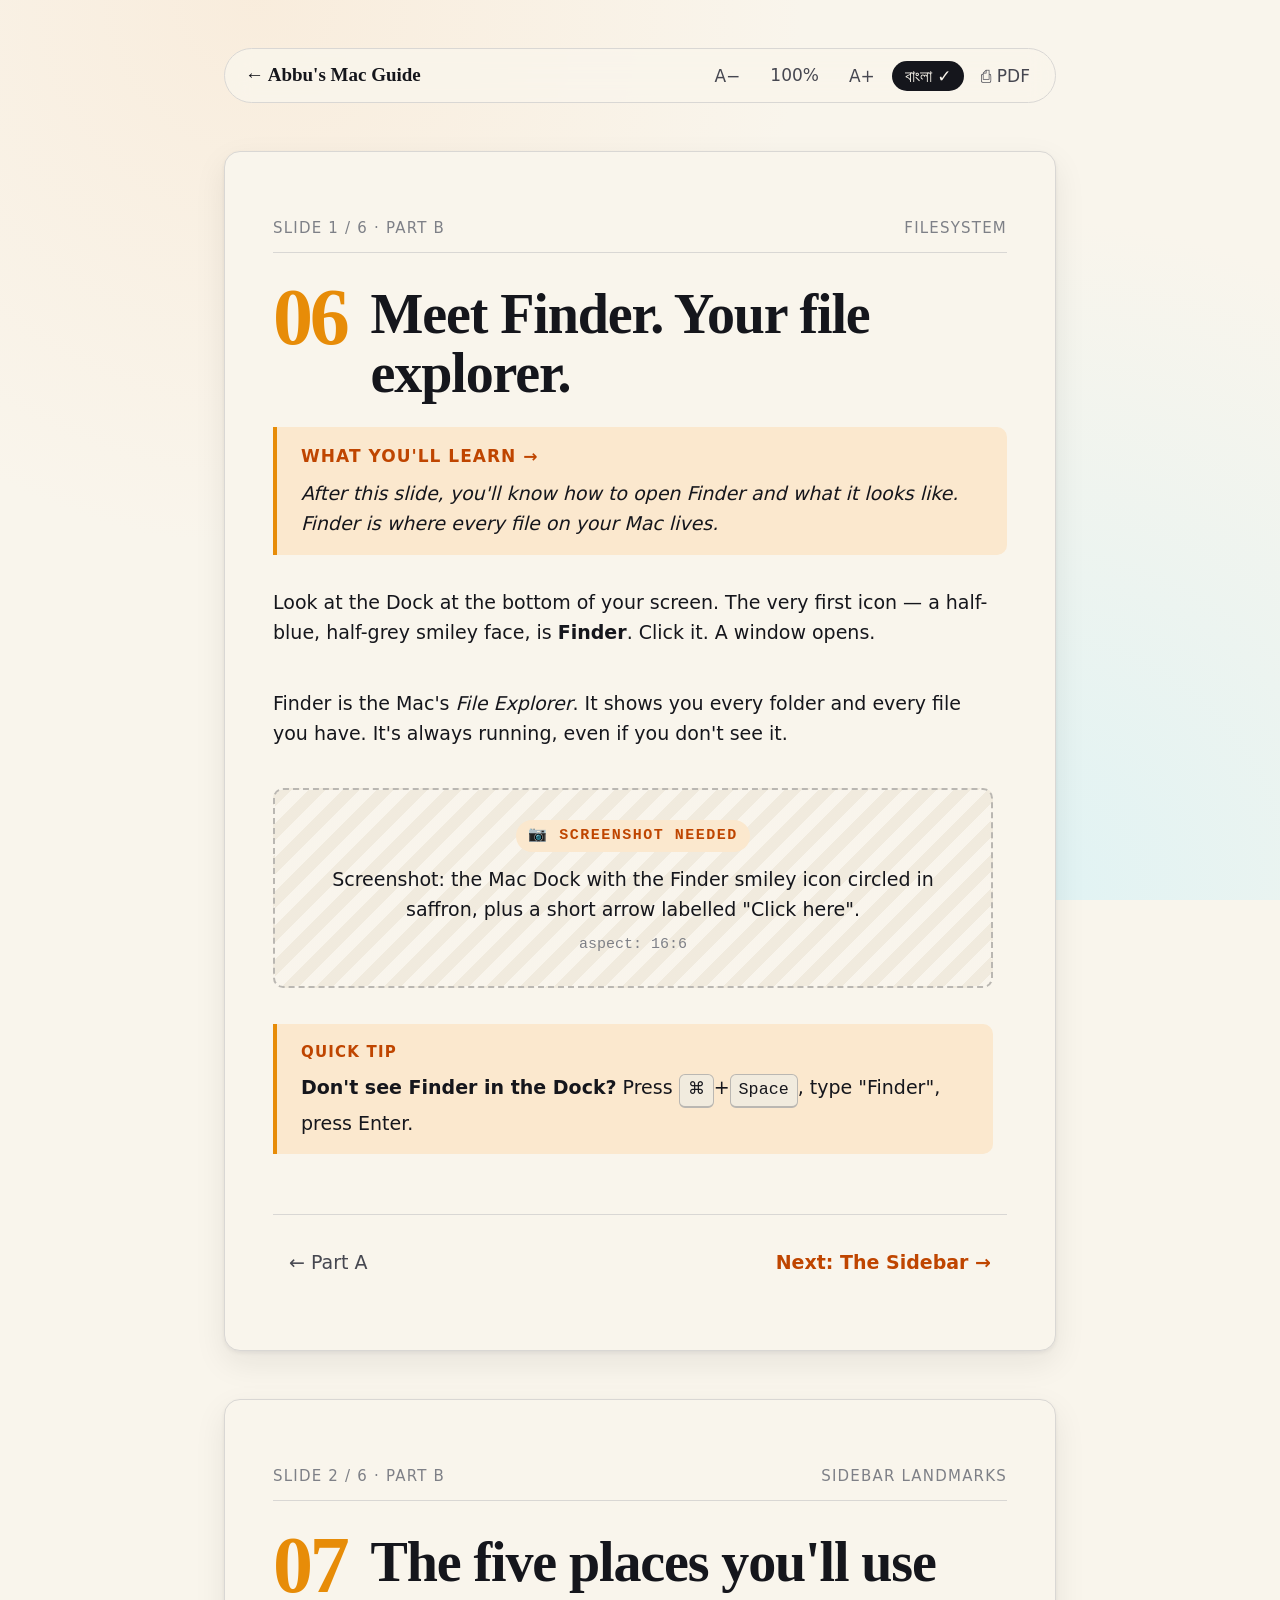
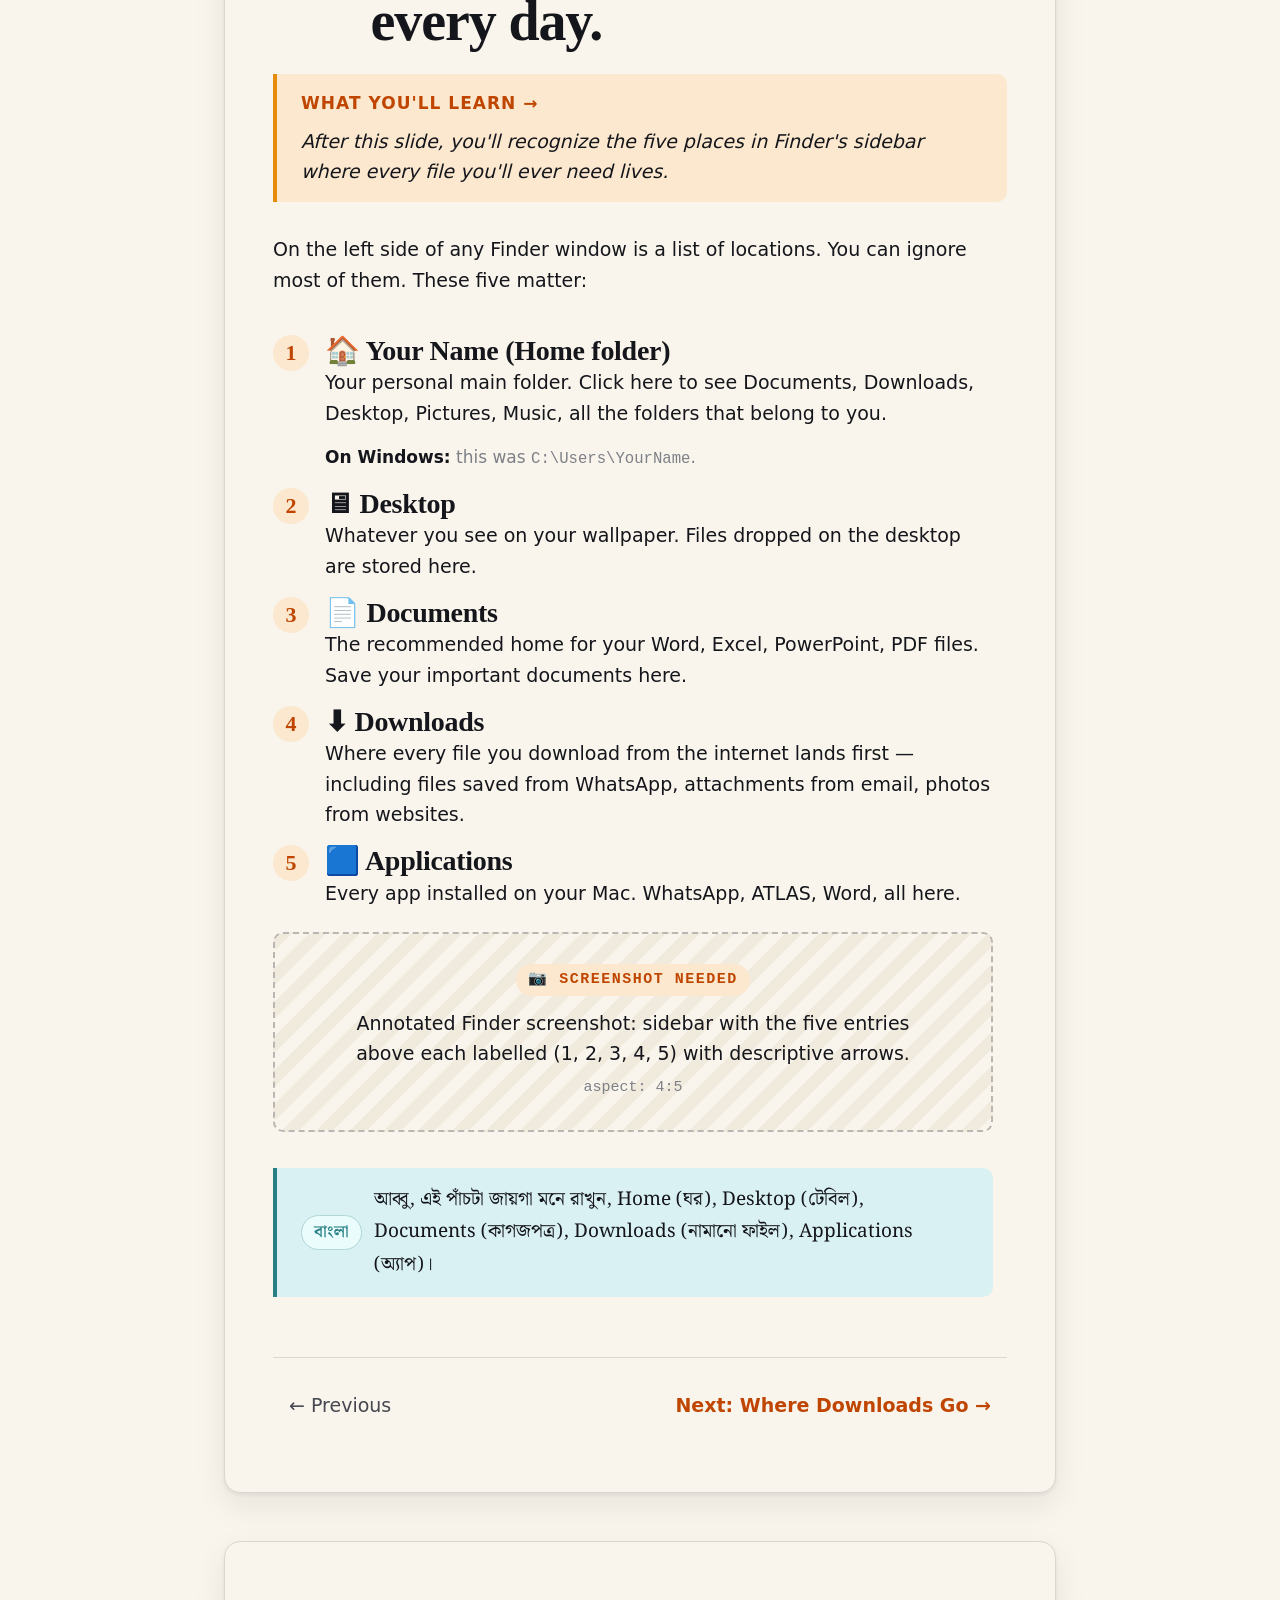
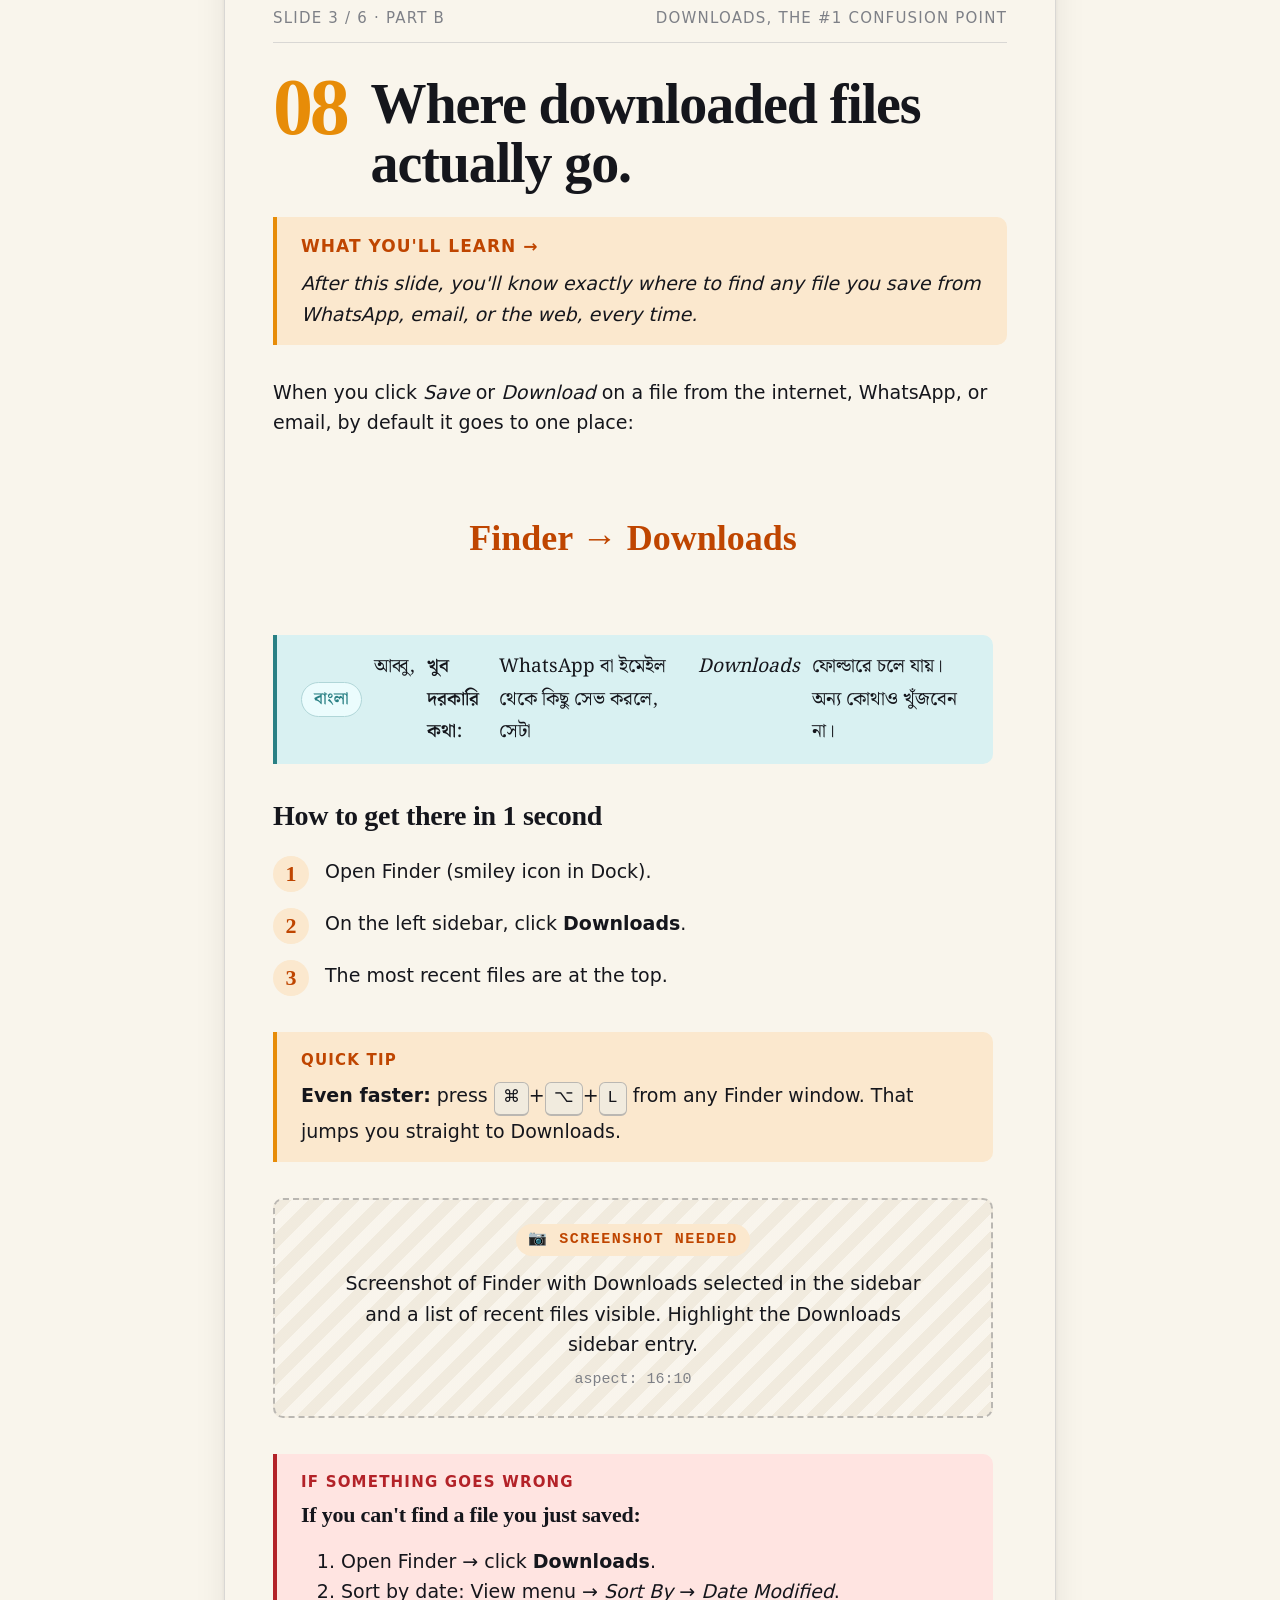
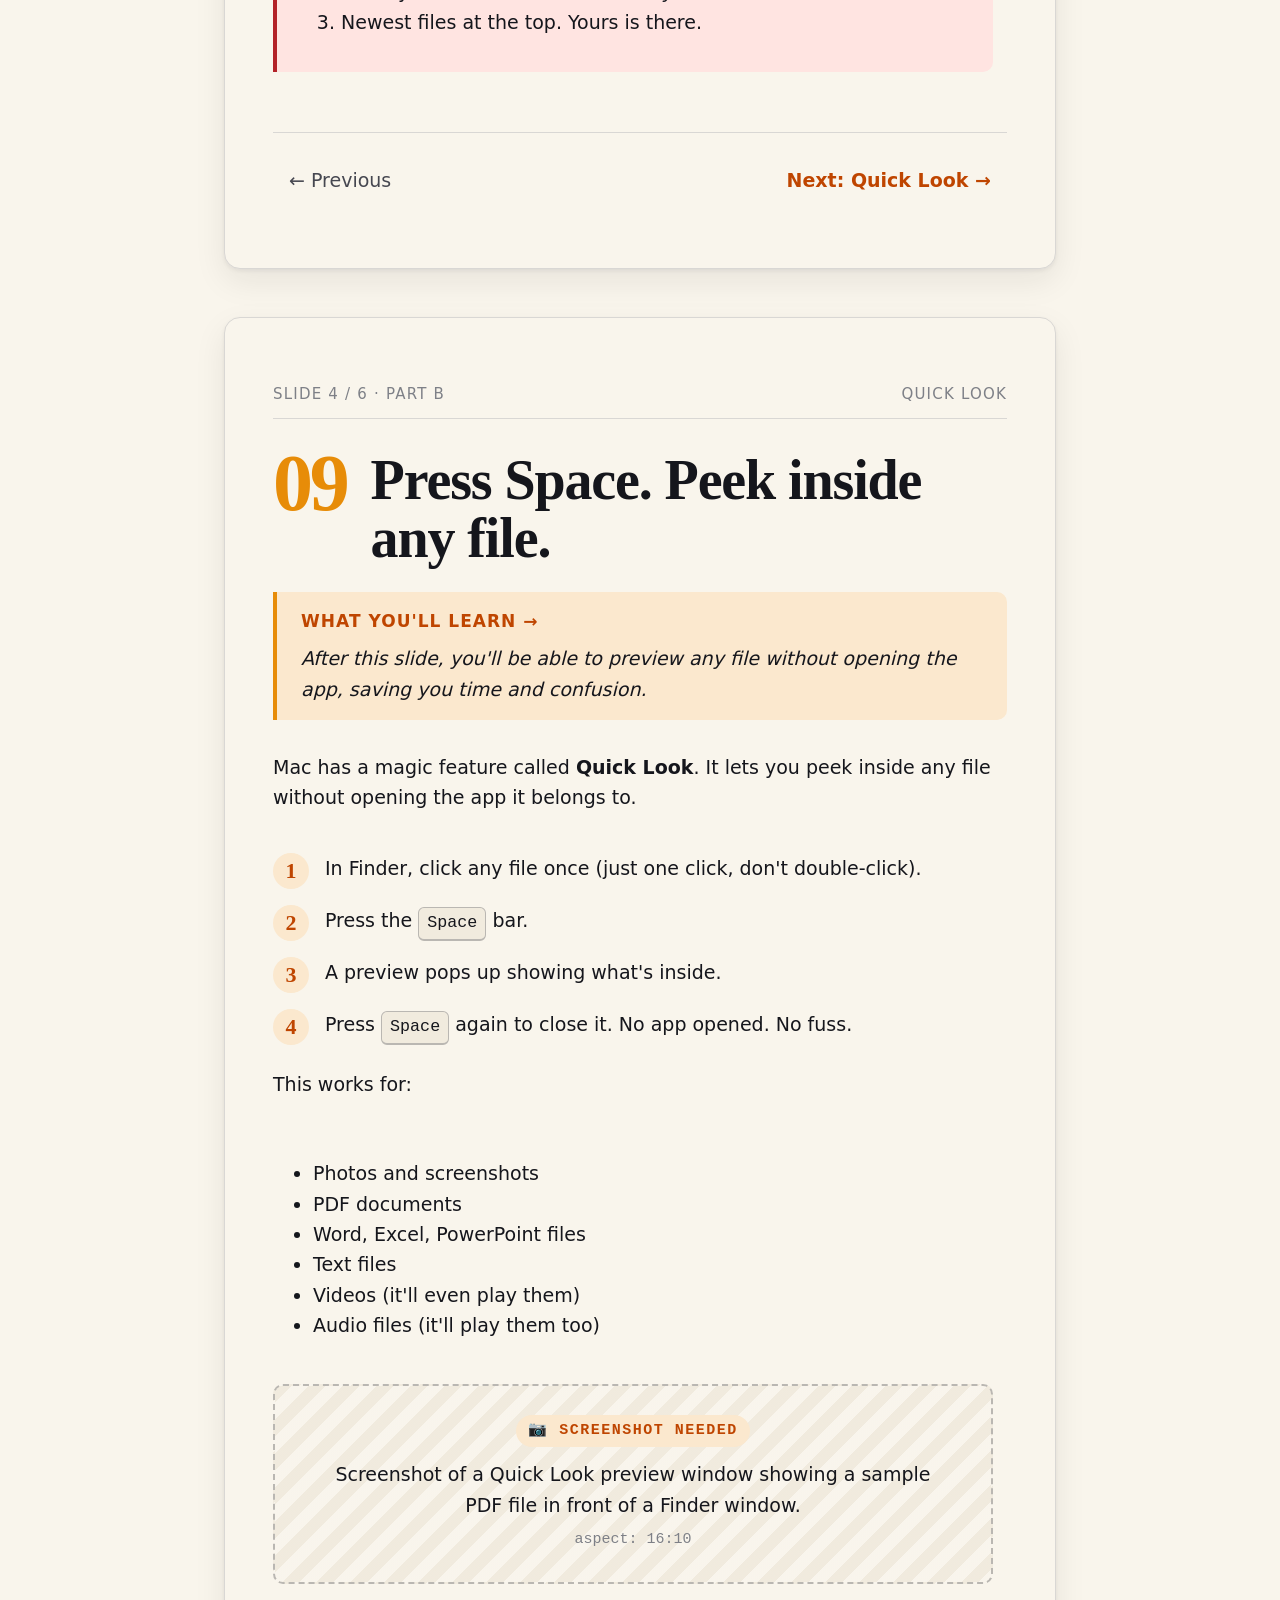
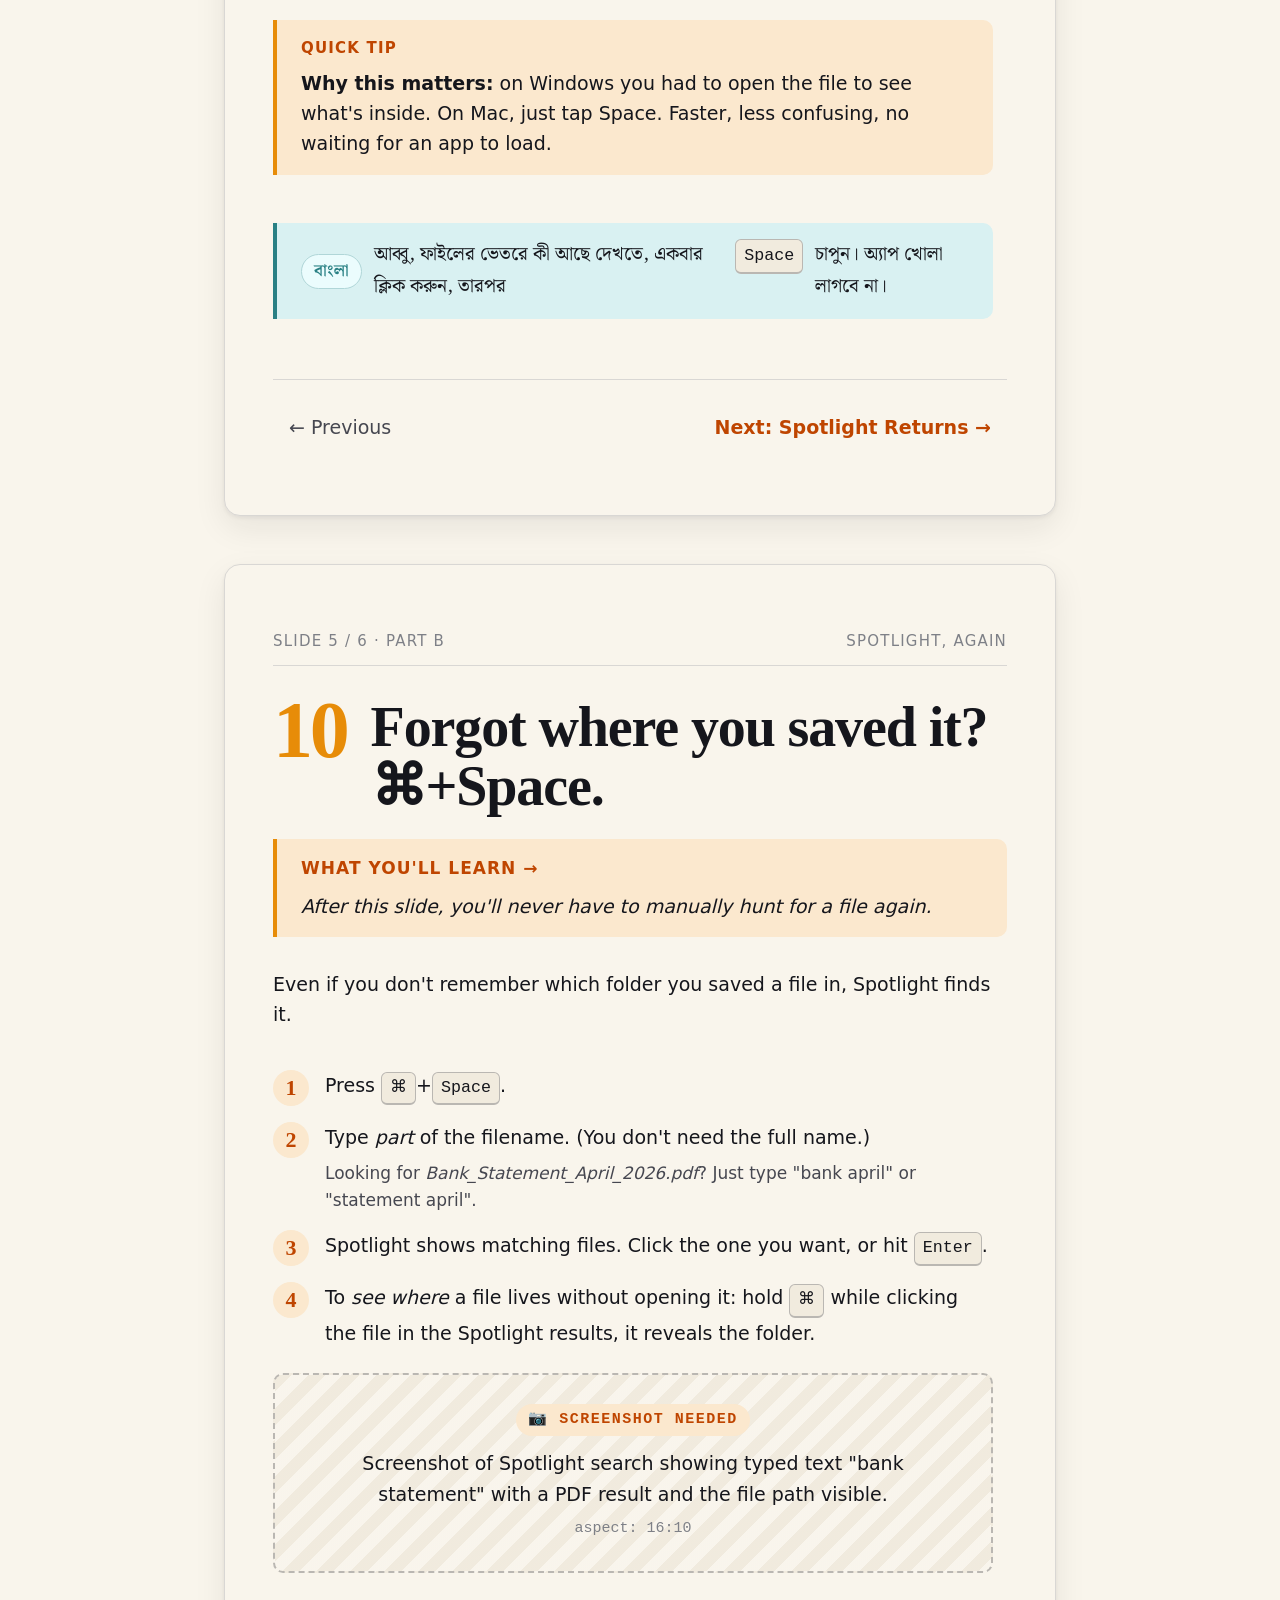
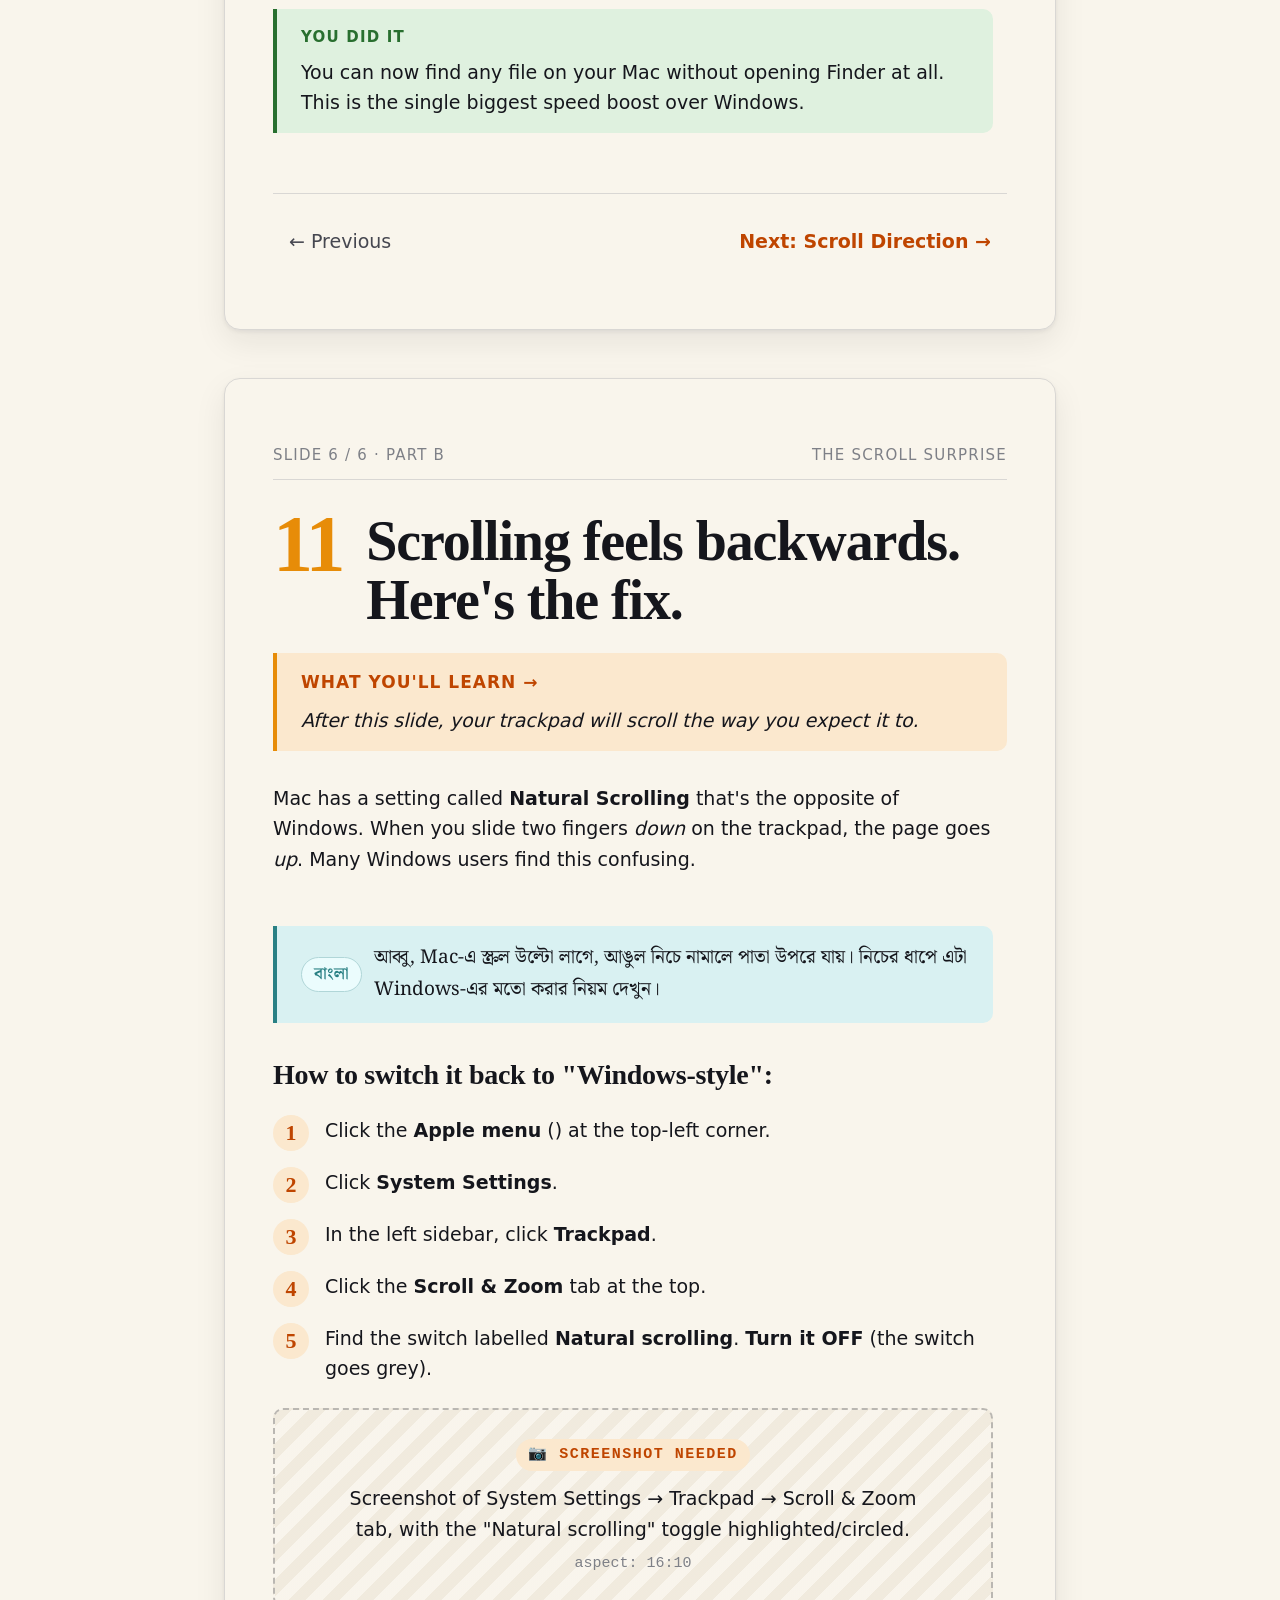
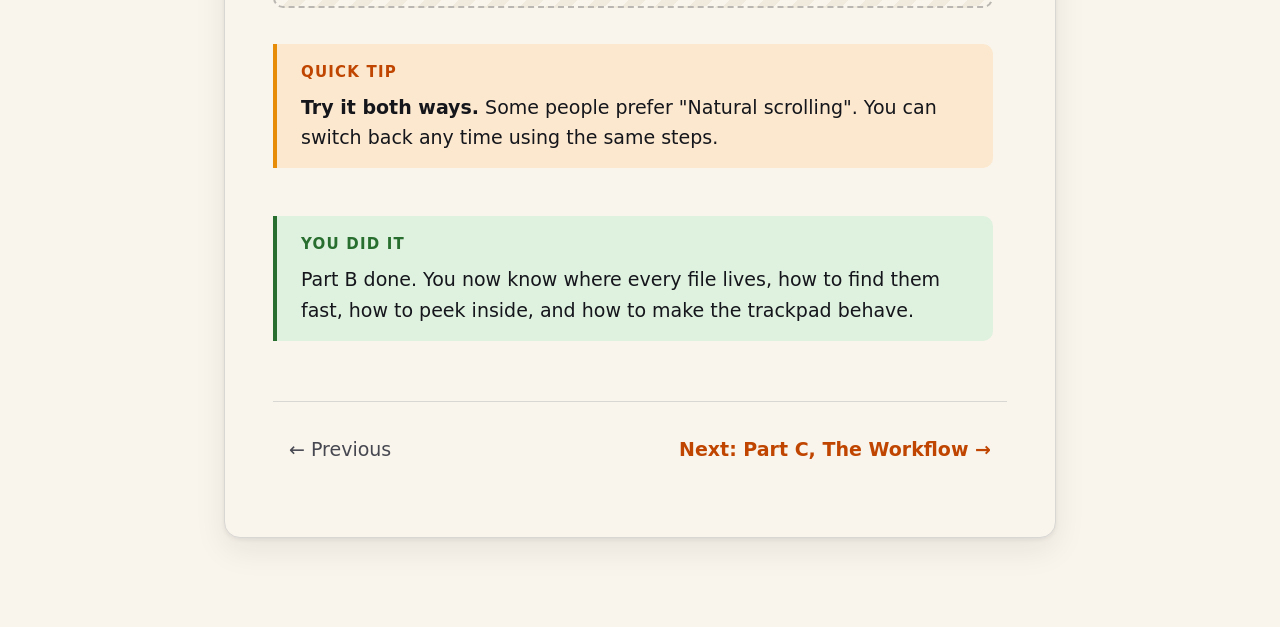
==== module-1/02-filesystem.html @ 8e069838 "Farhanfeat(init): launch Abbu's Mac Guide v1 Zero-dependency HTML instruction manual for Windows-to-" ====
<!doctype html>
<html lang="en">
<head>
  <meta charset="utf-8">
  <meta name="viewport" content="width=device-width, initial-scale=1">
  <title>Module 1 · Part B, Filesystem Geography</title>
  <link rel="stylesheet" href="../styles/tokens.css">
  <link rel="stylesheet" href="../styles/typography.css">
  <link rel="stylesheet" href="../styles/slides.css">
  <link rel="stylesheet" href="../styles/components.css">
  <link rel="stylesheet" href="../styles/print.css" media="print">
</head>
<body>
  <main class="page">
    <header class="toolbar">
      <a class="toolbar-brand" href="../index.html" data-role="home">← Abbu's Mac Guide</a>
      <div class="toolbar-controls">
        <button class="tool-btn" data-action="font-down">A−</button>
        <span class="tool-btn" data-role="font-label">100%</span>
        <button class="tool-btn" data-action="font-up">A+</button>
        <button class="tool-btn" data-action="toggle-bn" aria-pressed="true">বাংলা</button>
        <button class="tool-btn" data-action="print">⎙ PDF</button>
      </div>
    </header>

    <!-- Slide 1, Open Finder -->
    <section class="slide">
      <div class="slide-header">
        <span class="slide-counter">1 / 6 · Part B</span>
        <span>Filesystem</span>
      </div>

      <div class="slide-step">
        <span class="step-number">06</span>
        <h1 class="slide-title">Meet Finder. Your file explorer.</h1>
      </div>

      <p class="slide-outcome">
        After this slide, you'll know how to open Finder and what it looks like.
        Finder is where every file on your Mac lives.
      </p>

      <div class="slide-body">
        <p>
          Look at the Dock at the bottom of your screen. The very first icon —
          a half-blue, half-grey smiley face, is <strong>Finder</strong>.
          Click it. A window opens.
        </p>

        <p>
          Finder is the Mac's <em>File Explorer</em>. It shows you every folder
          and every file you have. It's always running, even if you don't see it.
        </p>

        <figure class="placeholder" data-needed id="M1-S06-IMG1">
          <span class="placeholder-label">
            Screenshot: the Mac Dock with the Finder smiley icon circled in saffron, plus a short arrow labelled "Click here".
          </span>
          <span class="placeholder-aspect">aspect: 16:6</span>
        </figure>

        <div class="tip">
          <strong>Don't see Finder in the Dock?</strong>
          Press <kbd>⌘</kbd>+<kbd>Space</kbd>, type "Finder", press Enter.
        </div>
      </div>

      <nav class="slide-nav">
        <a href="01-welcome.html" rel="prev">← Part A</a>
        <a href="#slide-2" rel="next">Next: The Sidebar →</a>
      </nav>
    </section>

    <!-- Slide 2, Sidebar landmarks -->
    <section class="slide" id="slide-2">
      <div class="slide-header">
        <span class="slide-counter">2 / 6 · Part B</span>
        <span>Sidebar Landmarks</span>
      </div>

      <div class="slide-step">
        <span class="step-number">07</span>
        <h1 class="slide-title">The five places you'll use every day.</h1>
      </div>

      <p class="slide-outcome">
        After this slide, you'll recognize the five places in Finder's sidebar
        where every file you'll ever need lives.
      </p>

      <div class="slide-body">
        <p>
          On the left side of any Finder window is a list of locations.
          You can ignore most of them. These five matter:
        </p>

        <ol class="steps">
          <li>
            <div>
              <h3>🏠 Your Name (Home folder)</h3>
              <p>Your personal main folder. Click here to see Documents, Downloads, Desktop,
                Pictures, Music, all the folders that belong to you.</p>
              <p style="font-size: var(--text-sm); color: var(--ink-faint);">
                <strong>On Windows:</strong> this was <code>C:\Users\YourName</code>.
              </p>
            </div>
          </li>
          <li>
            <div>
              <h3>🖥 Desktop</h3>
              <p>Whatever you see on your wallpaper. Files dropped on the desktop
                are stored here.</p>
            </div>
          </li>
          <li>
            <div>
              <h3>📄 Documents</h3>
              <p>The recommended home for your Word, Excel, PowerPoint, PDF files.
                Save your important documents here.</p>
            </div>
          </li>
          <li>
            <div>
              <h3>⬇ Downloads</h3>
              <p>Where every file you download from the internet lands first —
                including files saved from WhatsApp, attachments from email,
                photos from websites.</p>
            </div>
          </li>
          <li>
            <div>
              <h3>🟦 Applications</h3>
              <p>Every app installed on your Mac. WhatsApp, ATLAS, Word, all here.</p>
            </div>
          </li>
        </ol>

        <figure class="placeholder" data-needed id="M1-S07-IMG1">
          <span class="placeholder-label">
            Annotated Finder screenshot: sidebar with the five entries above each labelled (1, 2, 3, 4, 5) with descriptive arrows.
          </span>
          <span class="placeholder-aspect">aspect: 4:5</span>
        </figure>

        <aside class="bn-pill" lang="bn">
          আব্বু, এই পাঁচটা জায়গা মনে রাখুন, Home (ঘর), Desktop (টেবিল), Documents (কাগজপত্র), Downloads (নামানো ফাইল), Applications (অ্যাপ)।
        </aside>
      </div>

      <nav class="slide-nav">
        <a href="#" rel="prev">← Previous</a>
        <a href="#slide-3" rel="next">Next: Where Downloads Go →</a>
      </nav>
    </section>

    <!-- Slide 3, Downloads location (BENGALI critical) -->
    <section class="slide" id="slide-3">
      <div class="slide-header">
        <span class="slide-counter">3 / 6 · Part B</span>
        <span>Downloads, the #1 confusion point</span>
      </div>

      <div class="slide-step">
        <span class="step-number">08</span>
        <h1 class="slide-title">Where downloaded files actually go.</h1>
      </div>

      <p class="slide-outcome">
        After this slide, you'll know exactly where to find any file you save
        from WhatsApp, email, or the web, every time.
      </p>

      <div class="slide-body">

        <p>
          When you click <em>Save</em> or <em>Download</em> on a file from the
          internet, WhatsApp, or email, by default it goes to one place:
        </p>

        <p style="font-size: var(--text-2xl); font-family: var(--font-display); color: var(--saffron-deep); font-weight: 700; text-align: center; margin: var(--space-6) 0;">
          Finder → Downloads
        </p>

        <aside class="bn-pill" lang="bn">
          আব্বু, <strong>খুব দরকারি কথা:</strong> WhatsApp বা ইমেইল থেকে কিছু সেভ করলে, সেটা <em>Downloads</em> ফোল্ডারে চলে যায়। অন্য কোথাও খুঁজবেন না।
        </aside>

        <h3>How to get there in 1 second</h3>

        <ol class="steps">
          <li><div>Open Finder (smiley icon in Dock).</div></li>
          <li><div>On the left sidebar, click <strong>Downloads</strong>.</div></li>
          <li><div>The most recent files are at the top.</div></li>
        </ol>

        <div class="tip">
          <strong>Even faster:</strong> press <kbd>⌘</kbd>+<kbd>⌥</kbd>+<kbd>L</kbd>
          from any Finder window. That jumps you straight to Downloads.
        </div>

        <figure class="placeholder" data-needed id="M1-S08-IMG1">
          <span class="placeholder-label">
            Screenshot of Finder with Downloads selected in the sidebar and a list of recent files visible. Highlight the Downloads sidebar entry.
          </span>
          <span class="placeholder-aspect">aspect: 16:10</span>
        </figure>

        <div class="recovery">
          <h4>If you can't find a file you just saved:</h4>
          <ol>
            <li>Open Finder → click <strong>Downloads</strong>.</li>
            <li>Sort by date: View menu → <em>Sort By</em> → <em>Date Modified</em>.</li>
            <li>Newest files at the top. Yours is there.</li>
          </ol>
        </div>
      </div>

      <nav class="slide-nav">
        <a href="#slide-2" rel="prev">← Previous</a>
        <a href="#slide-4" rel="next">Next: Quick Look →</a>
      </nav>
    </section>

    <!-- Slide 4, Quick Look -->
    <section class="slide" id="slide-4">
      <div class="slide-header">
        <span class="slide-counter">4 / 6 · Part B</span>
        <span>Quick Look</span>
      </div>

      <div class="slide-step">
        <span class="step-number">09</span>
        <h1 class="slide-title">Press Space. Peek inside any file.</h1>
      </div>

      <p class="slide-outcome">
        After this slide, you'll be able to preview any file without opening
        the app, saving you time and confusion.
      </p>

      <div class="slide-body">

        <p>
          Mac has a magic feature called <strong>Quick Look</strong>. It lets you
          peek inside any file without opening the app it belongs to.
        </p>

        <ol class="steps">
          <li><div>In Finder, click any file once (just one click, don't double-click).</div></li>
          <li><div>Press the <kbd>Space</kbd> bar.</div></li>
          <li><div>A preview pops up showing what's inside.</div></li>
          <li><div>Press <kbd>Space</kbd> again to close it. No app opened. No fuss.</div></li>
        </ol>

        <p>This works for:</p>
        <ul>
          <li>Photos and screenshots</li>
          <li>PDF documents</li>
          <li>Word, Excel, PowerPoint files</li>
          <li>Text files</li>
          <li>Videos (it'll even play them)</li>
          <li>Audio files (it'll play them too)</li>
        </ul>

        <figure class="placeholder" data-needed id="M1-S09-IMG1">
          <span class="placeholder-label">
            Screenshot of a Quick Look preview window showing a sample PDF file in front of a Finder window.
          </span>
          <span class="placeholder-aspect">aspect: 16:10</span>
        </figure>

        <div class="tip">
          <strong>Why this matters:</strong> on Windows you had to open the file
          to see what's inside. On Mac, just tap Space. Faster, less confusing,
          no waiting for an app to load.
        </div>

        <aside class="bn-pill" lang="bn">
          আব্বু, ফাইলের ভেতরে কী আছে দেখতে, একবার ক্লিক করুন, তারপর <kbd>Space</kbd> চাপুন। অ্যাপ খোলা লাগবে না।
        </aside>
      </div>

      <nav class="slide-nav">
        <a href="#slide-3" rel="prev">← Previous</a>
        <a href="#slide-5" rel="next">Next: Spotlight Returns →</a>
      </nav>
    </section>

    <!-- Slide 5, Spotlight to find files -->
    <section class="slide" id="slide-5">
      <div class="slide-header">
        <span class="slide-counter">5 / 6 · Part B</span>
        <span>Spotlight, again</span>
      </div>

      <div class="slide-step">
        <span class="step-number">10</span>
        <h1 class="slide-title">Forgot where you saved it? ⌘+Space.</h1>
      </div>

      <p class="slide-outcome">
        After this slide, you'll never have to manually hunt for a file again.
      </p>

      <div class="slide-body">

        <p>
          Even if you don't remember which folder you saved a file in,
          Spotlight finds it.
        </p>

        <ol class="steps">
          <li><div>Press <kbd>⌘</kbd>+<kbd>Space</kbd>.</div></li>
          <li>
            <div>
              Type <em>part</em> of the filename. (You don't need the full name.)
              <p style="font-size: var(--text-sm); color: var(--ink-soft); margin-top: var(--space-2);">
                Looking for <em>Bank_Statement_April_2026.pdf</em>?
                Just type "bank april" or "statement april".
              </p>
            </div>
          </li>
          <li><div>Spotlight shows matching files. Click the one you want, or hit <kbd>Enter</kbd>.</div></li>
          <li>
            <div>
              To <em>see where</em> a file lives without opening it: hold <kbd>⌘</kbd>
              while clicking the file in the Spotlight results, it reveals the folder.
            </div>
          </li>
        </ol>

        <figure class="placeholder" data-needed id="M1-S10-IMG1">
          <span class="placeholder-label">
            Screenshot of Spotlight search showing typed text "bank statement" with a PDF result and the file path visible.
          </span>
          <span class="placeholder-aspect">aspect: 16:10</span>
        </figure>

        <div class="success">
          You can now find any file on your Mac without opening Finder at all.
          This is the single biggest speed boost over Windows.
        </div>
      </div>

      <nav class="slide-nav">
        <a href="#slide-4" rel="prev">← Previous</a>
        <a href="#slide-6" rel="next">Next: Scroll Direction →</a>
      </nav>
    </section>

    <!-- Slide 6, Scroll direction (BENGALI critical) -->
    <section class="slide" id="slide-6">
      <div class="slide-header">
        <span class="slide-counter">6 / 6 · Part B</span>
        <span>The Scroll Surprise</span>
      </div>

      <div class="slide-step">
        <span class="step-number">11</span>
        <h1 class="slide-title">Scrolling feels backwards. Here's the fix.</h1>
      </div>

      <p class="slide-outcome">
        After this slide, your trackpad will scroll the way you expect it to.
      </p>

      <div class="slide-body">

        <p>
          Mac has a setting called <strong>Natural Scrolling</strong> that's the
          opposite of Windows. When you slide two fingers <em>down</em> on the trackpad,
          the page goes <em>up</em>. Many Windows users find this confusing.
        </p>

        <aside class="bn-pill" lang="bn">
          আব্বু, Mac-এ স্ক্রল উল্টো লাগে, আঙুল নিচে নামালে পাতা উপরে যায়। নিচের ধাপে এটা Windows-এর মতো করার নিয়ম দেখুন।
        </aside>

        <h3>How to switch it back to "Windows-style":</h3>

        <ol class="steps">
          <li><div>Click the <strong>Apple menu</strong> () at the top-left corner.</div></li>
          <li><div>Click <strong>System Settings</strong>.</div></li>
          <li><div>In the left sidebar, click <strong>Trackpad</strong>.</div></li>
          <li><div>Click the <strong>Scroll &amp; Zoom</strong> tab at the top.</div></li>
          <li>
            <div>
              Find the switch labelled <strong>Natural scrolling</strong>.
              <strong>Turn it OFF</strong> (the switch goes grey).
            </div>
          </li>
        </ol>

        <figure class="placeholder" data-needed id="M1-S11-IMG1">
          <span class="placeholder-label">
            Screenshot of System Settings → Trackpad → Scroll &amp; Zoom tab, with the "Natural scrolling" toggle highlighted/circled.
          </span>
          <span class="placeholder-aspect">aspect: 16:10</span>
        </figure>

        <div class="tip">
          <strong>Try it both ways.</strong> Some people prefer "Natural scrolling".
          You can switch back any time using the same steps.
        </div>

        <div class="success">
          Part B done. You now know where every file lives, how to find them
          fast, how to peek inside, and how to make the trackpad behave.
        </div>
      </div>

      <nav class="slide-nav">
        <a href="#slide-5" rel="prev">← Previous</a>
        <a href="03-workflow.html" rel="next">Next: Part C, The Workflow →</a>
      </nav>
    </section>

  </main>

  <script src="../scripts/ui.js"></script>
  <script src="../scripts/nav.js"></script>
</body>
</html>
---- styles/tokens.css ----
/* Design tokens — single source of truth.
   Change values here; everything else inherits. */

:root {
  /* ---------- Color ---------- */
  --paper:        oklch(97% 0.012 85);
  --paper-deep:   oklch(94% 0.018 85);
  --ink:          oklch(20% 0.012 280);
  --ink-soft:     oklch(40% 0.015 280);
  --ink-faint:    oklch(60% 0.012 280);

  --saffron:      oklch(72% 0.16 65);
  --saffron-deep: oklch(55% 0.18 50);
  --saffron-tint: oklch(94% 0.04 75);

  --teal-bn:      oklch(55% 0.08 200);
  --teal-bn-tint: oklch(94% 0.025 200);

  --red-stop:     oklch(50% 0.18 25);
  --red-tint:     oklch(94% 0.03 25);

  --green-go:     oklch(48% 0.12 145);
  --green-tint:   oklch(94% 0.03 145);

  --rule:         oklch(88% 0.005 85);
  --rule-strong:  oklch(78% 0.008 85);

  /* ---------- Type scale (large by design) ---------- */
  --font-scale: 1;  /* user-controlled via A− / A+ */

  --text-xs:   calc(15px * var(--font-scale));
  --text-sm:   calc(17px * var(--font-scale));
  --text-base: calc(19px * var(--font-scale));
  --text-lg:   calc(22px * var(--font-scale));
  --text-xl:   calc(28px * var(--font-scale));
  --text-2xl:  calc(36px * var(--font-scale));
  --text-3xl:  calc(48px * var(--font-scale));
  --text-4xl:  calc(56px * var(--font-scale));
  --text-step: calc(80px * var(--font-scale));

  --leading-tight: 1.05;
  --leading-snug:  1.15;
  --leading-body:  1.6;

  /* ---------- Spacing ---------- */
  --space-1:  4px;
  --space-2:  8px;
  --space-3:  12px;
  --space-4:  16px;
  --space-5:  24px;
  --space-6:  32px;
  --space-7:  48px;
  --space-8:  64px;
  --space-9:  96px;

  /* ---------- Layout ---------- */
  --content-width: 720px;
  --slide-width:   880px;
  --hub-width:     1080px;

  /* ---------- Radius ---------- */
  --radius-sm: 6px;
  --radius-md: 10px;
  --radius-lg: 16px;
  --radius-pill: 999px;

  /* ---------- Shadows (subtle — paper not slick tech) ---------- */
  --shadow-soft: 0 1px 2px oklch(20% 0.012 280 / 0.04),
                 0 4px 12px oklch(20% 0.012 280 / 0.06);
  --shadow-card: 0 2px 4px oklch(20% 0.012 280 / 0.06),
                 0 12px 32px oklch(20% 0.012 280 / 0.08);

  /* ---------- Motion ---------- */
  --duration-fast:   140ms;
  --duration-normal: 280ms;
  --ease-out-expo:   cubic-bezier(0.16, 1, 0.3, 1);
}

@media (prefers-reduced-motion: reduce) {
  :root {
    --duration-fast:   0ms;
    --duration-normal: 0ms;
  }
}
---- styles/typography.css ----
/* Typography — font stacks and the body baseline. */

@import url('https://fonts.googleapis.com/css2?family=Noto+Serif+Bengali:wght@400;500;700&display=swap');

:root {
  --font-display: Charter, 'Iowan Old Style', 'Apple Garamond',
                  'Palatino Linotype', Georgia, serif;
  --font-body:    -apple-system, BlinkMacSystemFont, 'Inter',
                  system-ui, 'Helvetica Neue', sans-serif;
  --font-mono:    'SF Mono', ui-monospace, 'JetBrains Mono',
                  Menlo, Monaco, 'Cascadia Mono', monospace;
  --font-bn:      'Noto Serif Bengali', var(--font-display);
}

html {
  font-size: 100%;
  -webkit-text-size-adjust: 100%;
  text-rendering: optimizeLegibility;
  -webkit-font-smoothing: antialiased;
  -moz-osx-font-smoothing: grayscale;
}

body {
  font-family: var(--font-body);
  font-size: var(--text-base);
  line-height: var(--leading-body);
  color: var(--ink);
  font-feature-settings: 'kern', 'liga', 'calt';
}

h1, h2, h3, h4 {
  font-family: var(--font-display);
  color: var(--ink);
  font-weight: 600;
  letter-spacing: -0.01em;
  margin: 0;
}

h1 {
  font-size: var(--text-4xl);
  line-height: var(--leading-tight);
  letter-spacing: -0.02em;
}

h2 {
  font-size: var(--text-2xl);
  line-height: var(--leading-snug);
}

h3 {
  font-size: var(--text-xl);
  line-height: var(--leading-snug);
}

h4 {
  font-size: var(--text-lg);
  line-height: var(--leading-snug);
}

p {
  margin: 0 0 var(--space-4);
  max-width: 60ch;
}

p:last-child {
  margin-bottom: 0;
}

a {
  color: var(--saffron-deep);
  text-decoration: underline;
  text-decoration-thickness: 1.5px;
  text-underline-offset: 3px;
  transition: color var(--duration-fast) var(--ease-out-expo);
}

a:hover {
  color: var(--ink);
}

a:focus-visible {
  outline: 2px solid var(--saffron);
  outline-offset: 3px;
  border-radius: var(--radius-sm);
}

strong, b {
  font-weight: 600;
  color: var(--ink);
}

em, i {
  font-style: italic;
}

code, kbd {
  font-family: var(--font-mono);
  font-size: 0.92em;
}

kbd {
  display: inline-block;
  padding: 2px 8px;
  background: var(--paper-deep);
  border: 1px solid var(--rule-strong);
  border-bottom-width: 2px;
  border-radius: var(--radius-sm);
  color: var(--ink);
  font-weight: 500;
  font-size: 0.88em;
  white-space: nowrap;
}

[lang="bn"] {
  font-family: var(--font-bn);
  line-height: 1.7;
}

::selection {
  background: var(--saffron-tint);
  color: var(--ink);
}
---- styles/slides.css ----
/* Slide layout — the core unit of the manual. */

*, *::before, *::after {
  box-sizing: border-box;
}

body {
  margin: 0;
  background: var(--paper);
  background-image:
    radial-gradient(
      circle at 20% 0%,
      oklch(95% 0.025 75) 0%,
      transparent 40%
    ),
    radial-gradient(
      circle at 80% 100%,
      oklch(95% 0.02 200) 0%,
      transparent 50%
    );
  background-attachment: fixed;
  min-height: 100vh;
}

.page {
  max-width: var(--slide-width);
  margin: 0 auto;
  padding: var(--space-7) var(--space-5);
}

/* ---------- Page chrome (toolbar at top) ---------- */
.toolbar {
  position: sticky;
  top: var(--space-3);
  z-index: 10;
  display: flex;
  justify-content: space-between;
  align-items: center;
  margin-bottom: var(--space-7);
  padding: var(--space-2) var(--space-3);
  background: oklch(97% 0.012 85 / 0.85);
  backdrop-filter: blur(12px);
  -webkit-backdrop-filter: blur(12px);
  border: 1px solid var(--rule);
  border-radius: var(--radius-pill);
}

.toolbar-brand {
  font-family: var(--font-display);
  font-size: var(--text-base);
  color: var(--ink);
  text-decoration: none;
  font-weight: 600;
  padding-left: var(--space-2);
}

.toolbar-controls {
  display: flex;
  gap: var(--space-1);
  align-items: center;
}

.tool-btn {
  appearance: none;
  background: transparent;
  border: 1px solid transparent;
  border-radius: var(--radius-pill);
  padding: var(--space-1) var(--space-3);
  font-family: var(--font-body);
  font-size: var(--text-sm);
  color: var(--ink-soft);
  cursor: pointer;
  transition:
    background var(--duration-fast) var(--ease-out-expo),
    color var(--duration-fast) var(--ease-out-expo);
}

.tool-btn:hover {
  background: var(--saffron-tint);
  color: var(--ink);
}

.tool-btn[aria-pressed="true"] {
  background: var(--ink);
  color: var(--paper);
}

.tool-btn:focus-visible {
  outline: 2px solid var(--saffron);
  outline-offset: 2px;
}

.tool-icon {
  font-family: var(--font-mono);
  font-size: 0.9em;
}

/* ---------- The slide unit ---------- */
.slide {
  background: var(--paper);
  border: 1px solid var(--rule);
  border-radius: var(--radius-lg);
  padding: var(--space-8) var(--space-7);
  margin-bottom: var(--space-7);
  box-shadow: var(--shadow-card);
  position: relative;
}

.slide-header {
  display: flex;
  justify-content: space-between;
  align-items: baseline;
  margin-bottom: var(--space-6);
  font-size: var(--text-xs);
  color: var(--ink-faint);
  text-transform: uppercase;
  letter-spacing: 0.08em;
  font-weight: 500;
  padding-bottom: var(--space-3);
  border-bottom: 1px solid var(--rule);
}

.slide-counter::before {
  content: "Slide ";
}

.slide-step {
  display: grid;
  grid-template-columns: auto 1fr;
  gap: var(--space-5);
  align-items: start;
  margin-bottom: var(--space-5);
}

.step-number {
  font-family: var(--font-display);
  font-size: var(--text-step);
  line-height: 1;
  color: var(--saffron);
  font-weight: 700;
  font-feature-settings: 'lnum', 'tnum';
  letter-spacing: -0.04em;
  align-self: start;
  margin-top: -0.1em;
}

.slide-title {
  align-self: center;
}

.slide-outcome {
  display: block;
  background: var(--saffron-tint);
  border-left: 4px solid var(--saffron);
  padding: var(--space-4) var(--space-5);
  border-radius: 0 var(--radius-md) var(--radius-md) 0;
  font-style: italic;
  color: var(--ink);
  margin: 0 0 var(--space-6);
  max-width: none;
}

.slide-outcome::before {
  content: "What you'll learn → ";
  font-weight: 600;
  font-style: normal;
  color: var(--saffron-deep);
  font-size: var(--text-sm);
  text-transform: uppercase;
  letter-spacing: 0.06em;
  display: block;
  margin-bottom: var(--space-2);
}

.slide-body {
  display: flex;
  flex-direction: column;
  gap: var(--space-5);
}

.slide-body > * {
  max-width: var(--content-width);
}

/* Numbered steps within a slide body */
.steps {
  list-style: none;
  padding: 0;
  margin: 0;
  counter-reset: step;
  display: flex;
  flex-direction: column;
  gap: var(--space-4);
}

.steps li {
  counter-increment: step;
  display: grid;
  grid-template-columns: 36px 1fr;
  gap: var(--space-4);
  align-items: baseline;
  padding-left: 0;
}

.steps li::before {
  content: counter(step);
  font-family: var(--font-display);
  font-size: var(--text-lg);
  color: var(--saffron-deep);
  font-weight: 600;
  text-align: center;
  background: var(--saffron-tint);
  border-radius: var(--radius-pill);
  width: 36px;
  height: 36px;
  line-height: 36px;
  align-self: start;
}

/* Slide footer / nav */
.slide-nav {
  display: flex;
  justify-content: space-between;
  align-items: center;
  margin-top: var(--space-7);
  padding-top: var(--space-5);
  border-top: 1px solid var(--rule);
}

.slide-nav a {
  text-decoration: none;
  font-family: var(--font-body);
  font-size: var(--text-base);
  color: var(--ink-soft);
  padding: var(--space-2) var(--space-4);
  border-radius: var(--radius-md);
  transition: all var(--duration-fast) var(--ease-out-expo);
}

.slide-nav a:hover {
  color: var(--ink);
  background: var(--saffron-tint);
}

.slide-nav a[rel="next"] {
  color: var(--saffron-deep);
  font-weight: 600;
}

/* Image placeholders — clearly marked, ready to be replaced */
.placeholder {
  display: flex;
  flex-direction: column;
  align-items: center;
  justify-content: center;
  min-height: 200px;
  margin: 0;
  background:
    repeating-linear-gradient(
      135deg,
      var(--paper-deep),
      var(--paper-deep) 12px,
      var(--paper) 12px,
      var(--paper) 24px
    );
  border: 2px dashed var(--rule-strong);
  border-radius: var(--radius-md);
  padding: var(--space-5);
  text-align: center;
  color: var(--ink-soft);
}

.placeholder[data-needed]::before {
  content: "📷 Screenshot needed";
  font-family: var(--font-mono);
  font-size: var(--text-xs);
  text-transform: uppercase;
  letter-spacing: 0.1em;
  color: var(--saffron-deep);
  background: var(--saffron-tint);
  padding: var(--space-1) var(--space-3);
  border-radius: var(--radius-pill);
  margin-bottom: var(--space-3);
  font-weight: 600;
}

.placeholder-label {
  font-family: var(--font-body);
  font-size: var(--text-base);
  color: var(--ink);
  font-weight: 500;
  max-width: 50ch;
  display: block;
}

.placeholder-aspect {
  display: block;
  margin-top: var(--space-2);
  font-family: var(--font-mono);
  font-size: var(--text-xs);
  color: var(--ink-faint);
}

.placeholder figcaption {
  margin-top: var(--space-3);
  font-size: var(--text-sm);
  color: var(--ink-soft);
  font-style: italic;
}

/* Real images replace placeholders later */
figure {
  margin: 0;
}

figure img {
  display: block;
  max-width: 100%;
  height: auto;
  border-radius: var(--radius-md);
  border: 1px solid var(--rule);
}

figure figcaption {
  margin-top: var(--space-3);
  font-size: var(--text-sm);
  color: var(--ink-soft);
  font-style: italic;
}

/* Progress dots beneath toolbar (set by nav.js) */
.progress {
  display: flex;
  justify-content: center;
  gap: var(--space-1);
  margin-bottom: var(--space-5);
}

.progress-dot {
  width: 8px;
  height: 8px;
  border-radius: 50%;
  background: var(--rule-strong);
  transition: all var(--duration-fast) var(--ease-out-expo);
}

.progress-dot[data-active="true"] {
  background: var(--saffron);
  transform: scale(1.4);
}

.progress-dot[data-completed="true"] {
  background: var(--saffron-deep);
}

@media (max-width: 700px) {
  .slide {
    padding: var(--space-6) var(--space-4);
  }

  .slide-step {
    grid-template-columns: 1fr;
    gap: var(--space-2);
  }

  .step-number {
    font-size: var(--text-3xl);
  }

  .toolbar {
    border-radius: var(--radius-md);
  }
}
---- styles/components.css ----
/* Components — Bengali pill, recovery rail, callout cards, hub UI. */

/* ---------- Bengali annotation pill ---------- */
.bn-pill {
  display: flex;
  gap: var(--space-3);
  align-items: flex-start;
  background: var(--teal-bn-tint);
  border-left: 4px solid var(--teal-bn);
  border-radius: 0 var(--radius-md) var(--radius-md) 0;
  padding: var(--space-4) var(--space-5);
  font-family: var(--font-bn);
  font-size: var(--text-base);
  line-height: 1.7;
  color: var(--ink);
  margin: var(--space-3) 0;
  max-width: var(--content-width);
}

.bn-pill::before {
  content: "বাংলা";
  flex-shrink: 0;
  font-family: var(--font-bn);
  font-size: var(--text-sm);
  font-weight: 600;
  color: var(--teal-bn);
  background: oklch(98% 0.018 200);
  padding: 2px var(--space-3);
  border-radius: var(--radius-pill);
  border: 1px solid oklch(85% 0.04 200);
  align-self: center;
}

/* When Bengali is hidden via toggle */
body[data-bn="hidden"] .bn-pill {
  display: none;
}

/* ---------- Recovery / warning rail ---------- */
.recovery {
  background: var(--red-tint);
  border-left: 4px solid var(--red-stop);
  border-radius: 0 var(--radius-md) var(--radius-md) 0;
  padding: var(--space-4) var(--space-5);
  margin: var(--space-3) 0;
  max-width: var(--content-width);
}

.recovery::before {
  content: "If something goes wrong";
  display: block;
  font-family: var(--font-body);
  font-size: var(--text-xs);
  text-transform: uppercase;
  letter-spacing: 0.08em;
  font-weight: 600;
  color: var(--red-stop);
  margin-bottom: var(--space-2);
}

.recovery h4 {
  color: var(--ink);
  margin-bottom: var(--space-2);
}

/* ---------- Success / "you got it" rail ---------- */
.success {
  background: var(--green-tint);
  border-left: 4px solid var(--green-go);
  border-radius: 0 var(--radius-md) var(--radius-md) 0;
  padding: var(--space-4) var(--space-5);
  margin: var(--space-3) 0;
  max-width: var(--content-width);
}

.success::before {
  content: "You did it";
  display: block;
  font-family: var(--font-body);
  font-size: var(--text-xs);
  text-transform: uppercase;
  letter-spacing: 0.08em;
  font-weight: 600;
  color: var(--green-go);
  margin-bottom: var(--space-2);
}

/* ---------- Tip / aside callout ---------- */
.tip {
  background: var(--saffron-tint);
  border-left: 4px solid var(--saffron);
  border-radius: 0 var(--radius-md) var(--radius-md) 0;
  padding: var(--space-4) var(--space-5);
  margin: var(--space-3) 0;
  max-width: var(--content-width);
}

.tip::before {
  content: "Quick tip";
  display: block;
  font-family: var(--font-body);
  font-size: var(--text-xs);
  text-transform: uppercase;
  letter-spacing: 0.08em;
  font-weight: 600;
  color: var(--saffron-deep);
  margin-bottom: var(--space-2);
}

/* ---------- Comparison / Rosetta table ---------- */
.compare-table {
  width: 100%;
  border-collapse: separate;
  border-spacing: 0;
  margin: var(--space-5) 0;
  font-size: var(--text-base);
  background: var(--paper);
  border-radius: var(--radius-md);
  overflow: hidden;
  border: 1px solid var(--rule);
}

.compare-table th,
.compare-table td {
  padding: var(--space-4) var(--space-4);
  text-align: left;
  vertical-align: top;
  border-bottom: 1px solid var(--rule);
}

.compare-table thead th {
  background: var(--ink);
  color: var(--paper);
  font-family: var(--font-body);
  font-size: var(--text-sm);
  font-weight: 600;
  text-transform: uppercase;
  letter-spacing: 0.06em;
}

.compare-table tbody tr:last-child td {
  border-bottom: none;
}

.compare-table tbody tr:hover {
  background: var(--saffron-tint);
}

.compare-table .arrow {
  color: var(--saffron-deep);
  font-weight: 700;
  text-align: center;
  width: 60px;
}

/* ---------- Hub: module cards ---------- */
.hub {
  max-width: var(--hub-width);
}

.hub-hero {
  text-align: center;
  padding: var(--space-9) var(--space-5) var(--space-7);
}

.hub-hero h1 {
  font-size: clamp(var(--text-3xl), 1rem + 5vw, var(--text-4xl));
  margin-bottom: var(--space-4);
}

.hub-hero .lede {
  font-family: var(--font-display);
  font-style: italic;
  font-size: var(--text-lg);
  color: var(--ink-soft);
  max-width: 50ch;
  margin: 0 auto;
}

.modules-grid {
  display: grid;
  grid-template-columns: repeat(auto-fill, minmax(320px, 1fr));
  gap: var(--space-5);
  margin: var(--space-7) 0;
}

.module-card {
  display: flex;
  flex-direction: column;
  background: var(--paper);
  border: 1px solid var(--rule);
  border-radius: var(--radius-lg);
  padding: var(--space-6);
  text-decoration: none;
  color: var(--ink);
  transition:
    transform var(--duration-normal) var(--ease-out-expo),
    border-color var(--duration-normal) var(--ease-out-expo),
    box-shadow var(--duration-normal) var(--ease-out-expo);
  position: relative;
  overflow: hidden;
}

.module-card:hover {
  transform: translateY(-4px);
  border-color: var(--saffron);
  box-shadow: var(--shadow-card);
}

.module-card[data-status="completed"]::after {
  content: "✓";
  position: absolute;
  top: var(--space-3);
  right: var(--space-3);
  width: 32px;
  height: 32px;
  border-radius: 50%;
  background: var(--green-go);
  color: var(--paper);
  display: grid;
  place-items: center;
  font-weight: 700;
}

.module-card[data-status="planned"] {
  opacity: 0.55;
  pointer-events: none;
}

.module-card[data-status="planned"]::after {
  content: "Coming soon";
  position: absolute;
  top: var(--space-3);
  right: var(--space-3);
  font-family: var(--font-mono);
  font-size: var(--text-xs);
  color: var(--ink-faint);
  text-transform: uppercase;
  letter-spacing: 0.08em;
}

.module-card .num {
  font-family: var(--font-display);
  font-size: var(--text-3xl);
  color: var(--saffron);
  font-weight: 700;
  line-height: 1;
  margin-bottom: var(--space-3);
}

.module-card h3 {
  margin-bottom: var(--space-2);
}

.module-card p {
  color: var(--ink-soft);
  font-size: var(--text-sm);
  margin-bottom: var(--space-4);
}

.module-card .meta {
  margin-top: auto;
  font-family: var(--font-mono);
  font-size: var(--text-xs);
  color: var(--ink-faint);
  text-transform: uppercase;
  letter-spacing: 0.08em;
}

/* ---------- Reference quick-links band ---------- */
.reference-band {
  background: var(--ink);
  color: var(--paper);
  border-radius: var(--radius-lg);
  padding: var(--space-6);
  margin: var(--space-7) 0;
}

.reference-band h2 {
  color: var(--paper);
  margin-bottom: var(--space-4);
}

.reference-band p {
  color: oklch(88% 0.01 280);
  margin-bottom: var(--space-5);
}

.reference-links {
  display: grid;
  grid-template-columns: repeat(auto-fit, minmax(200px, 1fr));
  gap: var(--space-3);
}

.reference-links a {
  display: block;
  padding: var(--space-4);
  background: oklch(28% 0.015 280);
  border: 1px solid oklch(35% 0.015 280);
  border-radius: var(--radius-md);
  color: var(--paper);
  text-decoration: none;
  transition: all var(--duration-fast) var(--ease-out-expo);
}

.reference-links a:hover {
  background: var(--saffron);
  color: var(--ink);
  border-color: var(--saffron);
}

.reference-links a strong {
  display: block;
  font-family: var(--font-display);
  font-size: var(--text-lg);
  margin-bottom: var(--space-1);
  color: inherit;
}

.reference-links a span {
  font-size: var(--text-xs);
  opacity: 0.8;
}

/* ---------- Quiz cards ---------- */
.quiz-card {
  background: var(--paper);
  border: 1px solid var(--rule);
  border-radius: var(--radius-md);
  padding: var(--space-5);
  margin-bottom: var(--space-4);
}

.quiz-question {
  font-family: var(--font-display);
  font-size: var(--text-lg);
  margin-bottom: var(--space-4);
  color: var(--ink);
}

.quiz-options {
  list-style: none;
  padding: 0;
  margin: 0;
  display: grid;
  gap: var(--space-2);
}

.quiz-options li {
  margin: 0;
}

.quiz-options label {
  display: flex;
  gap: var(--space-3);
  align-items: center;
  padding: var(--space-3) var(--space-4);
  background: var(--paper-deep);
  border: 1px solid var(--rule);
  border-radius: var(--radius-md);
  cursor: pointer;
  transition: all var(--duration-fast) var(--ease-out-expo);
}

.quiz-options label:hover {
  border-color: var(--saffron);
  background: var(--saffron-tint);
}

.quiz-options input {
  accent-color: var(--saffron);
  width: 20px;
  height: 20px;
}

.quiz-options input:checked + span {
  font-weight: 600;
}

.quiz-reveal {
  margin-top: var(--space-3);
  padding: var(--space-3) var(--space-4);
  background: var(--green-tint);
  border-left: 3px solid var(--green-go);
  border-radius: var(--radius-sm);
  font-size: var(--text-sm);
  display: none;
}

.quiz-card[data-revealed="true"] .quiz-reveal {
  display: block;
}

/* ---------- Visual flow diagram (boxes + arrows) ---------- */
.flow {
  display: grid;
  grid-template-columns: repeat(auto-fit, minmax(140px, 1fr));
  gap: var(--space-3);
  align-items: center;
  margin: var(--space-5) 0;
}

.flow-step {
  background: var(--paper);
  border: 2px solid var(--saffron);
  border-radius: var(--radius-md);
  padding: var(--space-4);
  text-align: center;
  font-family: var(--font-display);
  font-size: var(--text-base);
  color: var(--ink);
  font-weight: 600;
  position: relative;
}

.flow-step + .flow-step::before {
  content: "→";
  position: absolute;
  left: -20px;
  top: 50%;
  transform: translateY(-50%);
  color: var(--saffron-deep);
  font-size: var(--text-xl);
  font-weight: 700;
}

@media (max-width: 700px) {
  .flow-step + .flow-step::before {
    content: "↓";
    left: 50%;
    top: -18px;
    transform: translateX(-50%);
  }
}

/* ---------- Section divider ---------- */
.section-divider {
  display: flex;
  align-items: center;
  gap: var(--space-4);
  margin: var(--space-8) 0;
  color: var(--ink-faint);
  font-family: var(--font-display);
  font-style: italic;
  font-size: var(--text-base);
}

.section-divider::before,
.section-divider::after {
  content: "";
  flex: 1;
  height: 1px;
  background: var(--rule);
}
---- styles/print.css ----
/* Print / PDF — A4 portrait, one slide per page. */

@media print {
  @page {
    size: A4 portrait;
    margin: 18mm 16mm;
  }

  body {
    background: white !important;
    color: var(--ink);
    font-size: 11pt;
    line-height: 1.45;
  }

  /* Hide page chrome */
  .toolbar,
  .slide-nav,
  .progress,
  .tool-btn,
  .reference-band,
  .modules-grid,
  nav.skiplinks {
    display: none !important;
  }

  .page {
    max-width: none;
    padding: 0;
    margin: 0;
  }

  /* Each slide on its own page */
  .slide {
    page-break-after: always;
    break-after: page;
    border: none;
    box-shadow: none;
    padding: 0;
    margin: 0 0 8mm;
  }

  .slide:last-of-type {
    page-break-after: auto;
  }

  .slide-header {
    border-bottom: 1px solid var(--ink);
    margin-bottom: 6mm;
    padding-bottom: 3mm;
  }

  .slide-step {
    grid-template-columns: auto 1fr;
    gap: 6mm;
  }

  .step-number {
    font-size: 48pt;
  }

  h1 {
    font-size: 22pt;
  }

  h2 {
    font-size: 16pt;
  }

  h3 {
    font-size: 13pt;
  }

  /* Keep callouts visible but flatten the box-shadow */
  .bn-pill,
  .recovery,
  .success,
  .tip,
  .slide-outcome {
    box-shadow: none;
    page-break-inside: avoid;
    break-inside: avoid;
  }

  /* Bengali pill: keep visible in print */
  body[data-bn="hidden"] .bn-pill {
    display: flex !important;
  }

  /* Placeholders printed as descriptive boxes */
  .placeholder {
    border: 1.5px dashed var(--ink-soft);
    background: white;
    page-break-inside: avoid;
    break-inside: avoid;
  }

  .placeholder[data-needed]::before {
    background: white;
    border: 1px solid var(--ink-soft);
  }

  /* Compare table — solid borders for print clarity */
  .compare-table {
    border: 1px solid var(--ink);
  }

  .compare-table th {
    background: var(--ink) !important;
    color: white !important;
    -webkit-print-color-adjust: exact;
    print-color-adjust: exact;
  }

  .compare-table th,
  .compare-table td {
    border: 1px solid var(--ink-soft);
    padding: 2mm 3mm;
  }

  /* Hub cards readable in print as a list */
  .module-card {
    page-break-inside: avoid;
    break-inside: avoid;
    border: 1px solid var(--ink-soft);
    box-shadow: none;
    margin-bottom: 4mm;
  }

  /* Links: show URL in print */
  a[href^="http"]::after,
  a[href^="/"]::after {
    content: " (" attr(href) ")";
    font-size: 0.8em;
    color: var(--ink-soft);
  }

  a[href^="#"]::after,
  a[href$=".html"]::after,
  a[href*="#"]::after {
    content: "";
  }

  /* Background gradients off */
  body {
    background-image: none !important;
  }

  /* Force colors when needed */
  .step-number,
  .slide-outcome::before,
  .recovery::before,
  .success::before,
  .tip::before,
  .bn-pill::before {
    -webkit-print-color-adjust: exact;
    print-color-adjust: exact;
  }
}
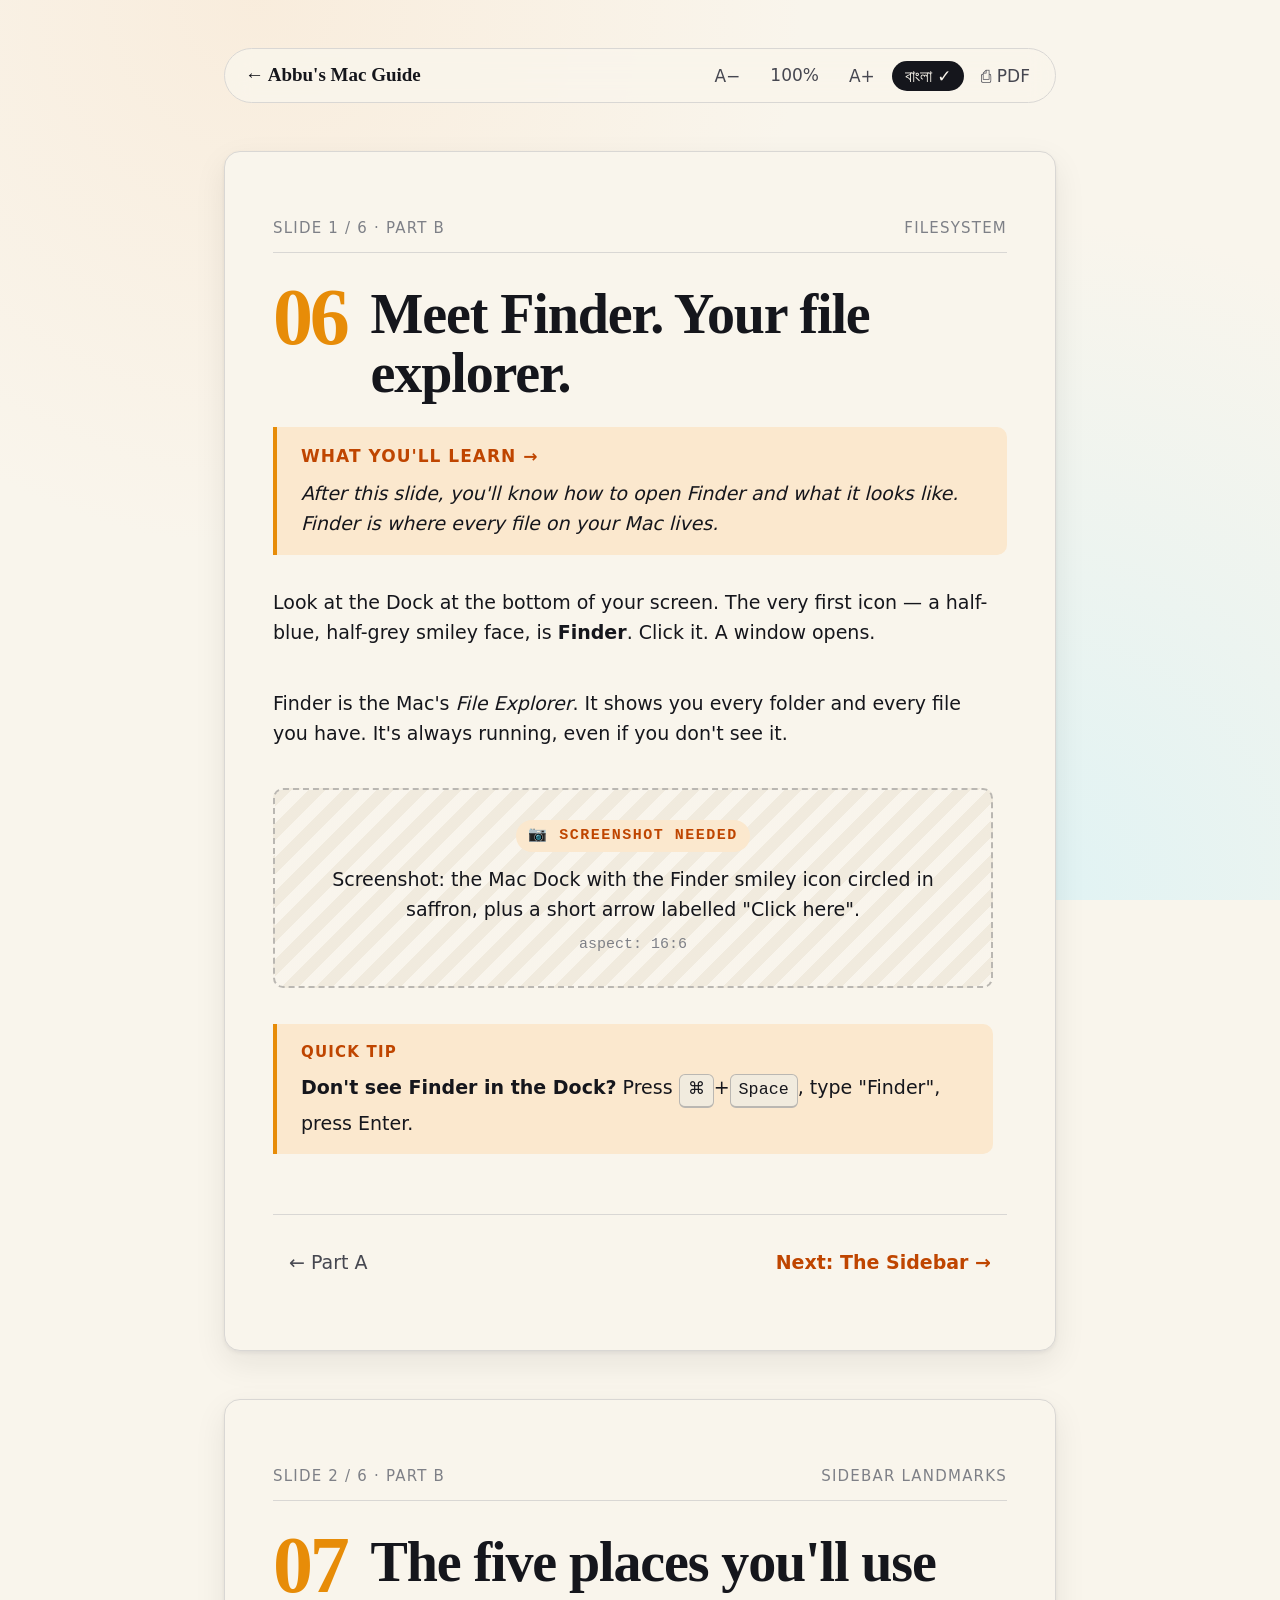
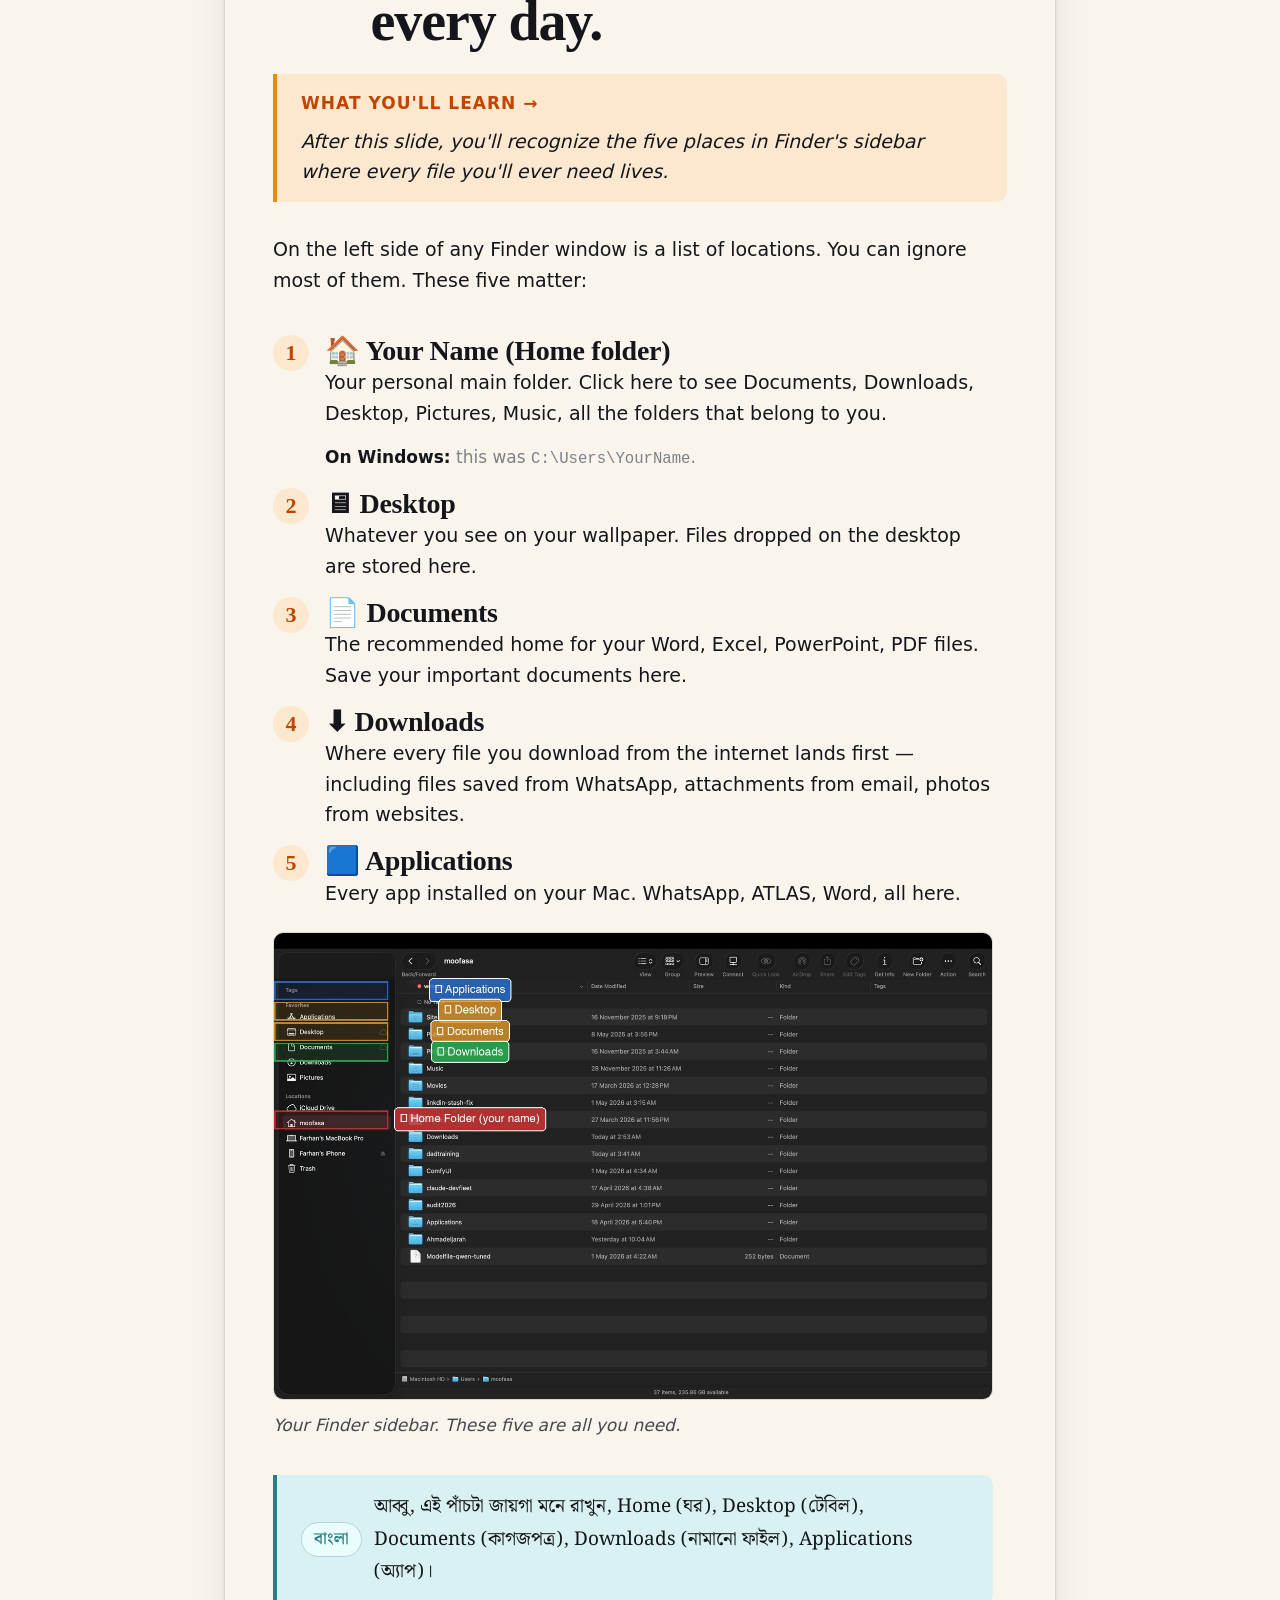
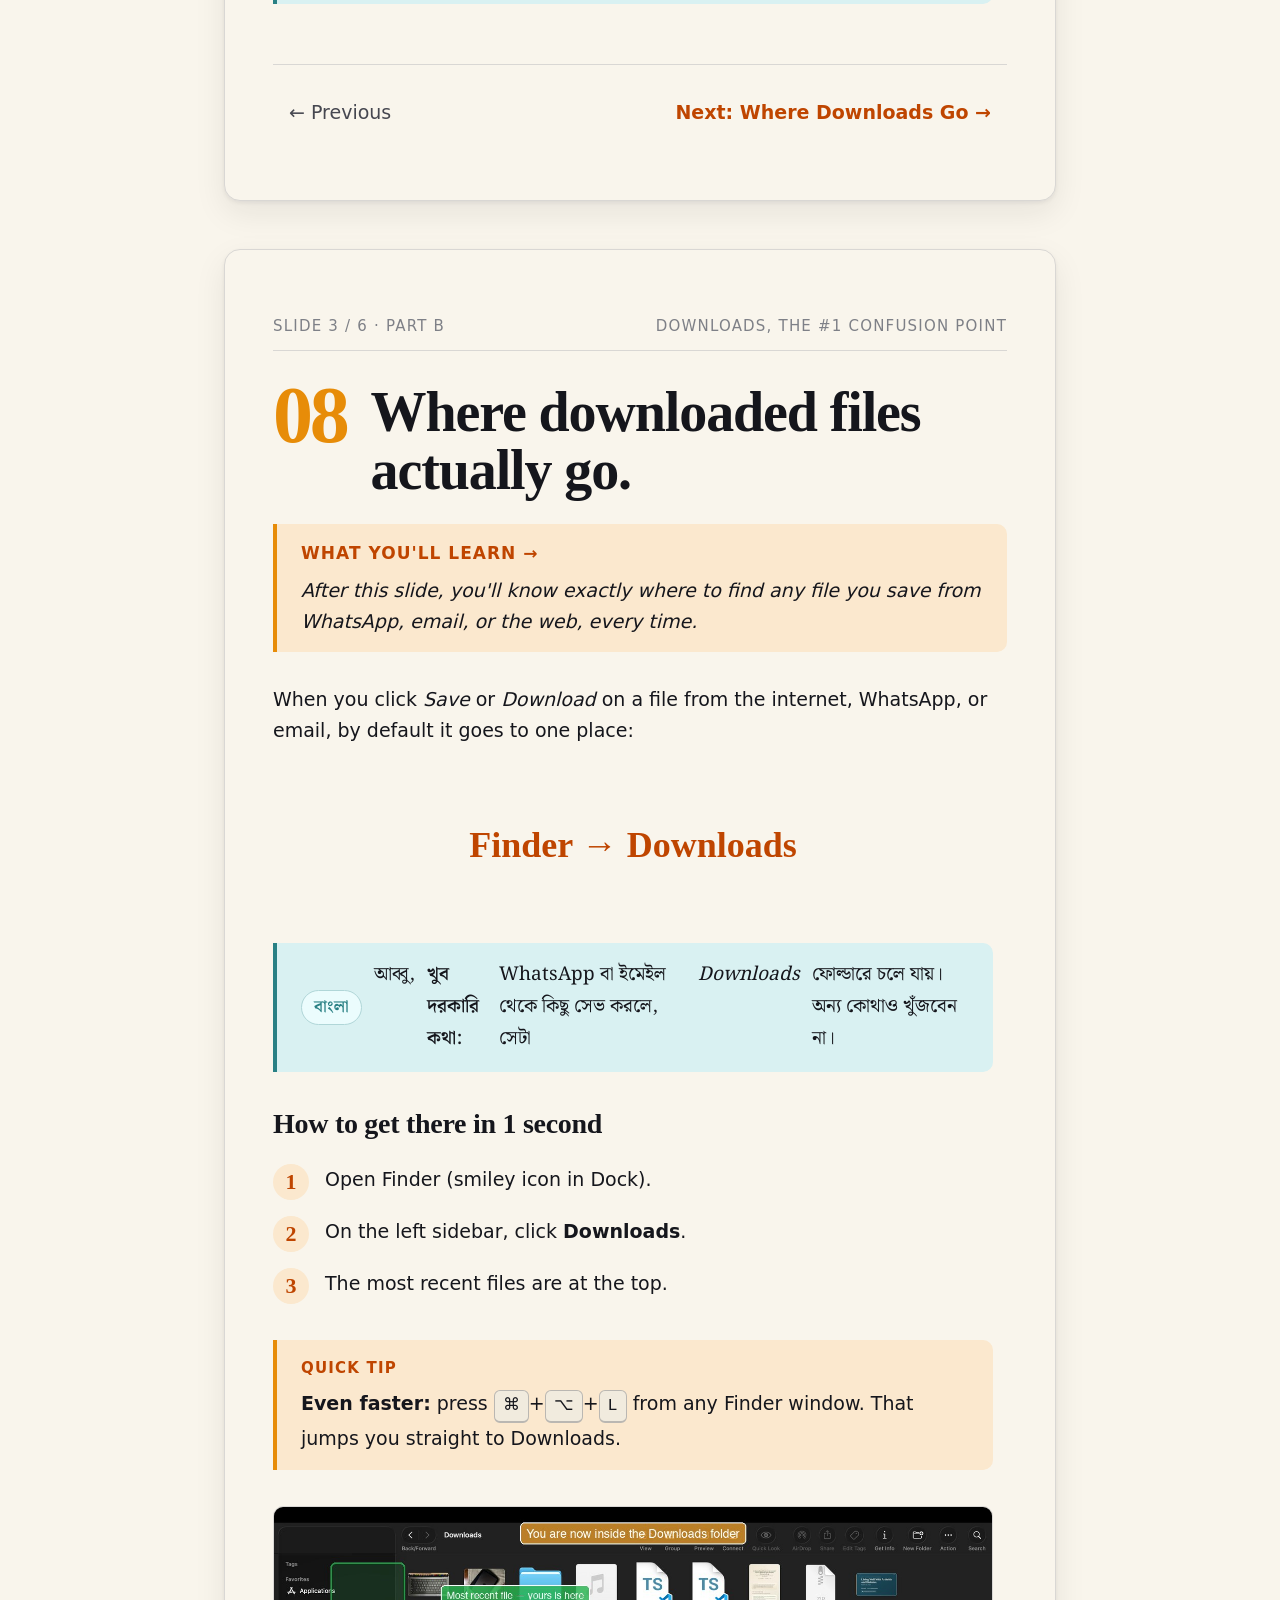
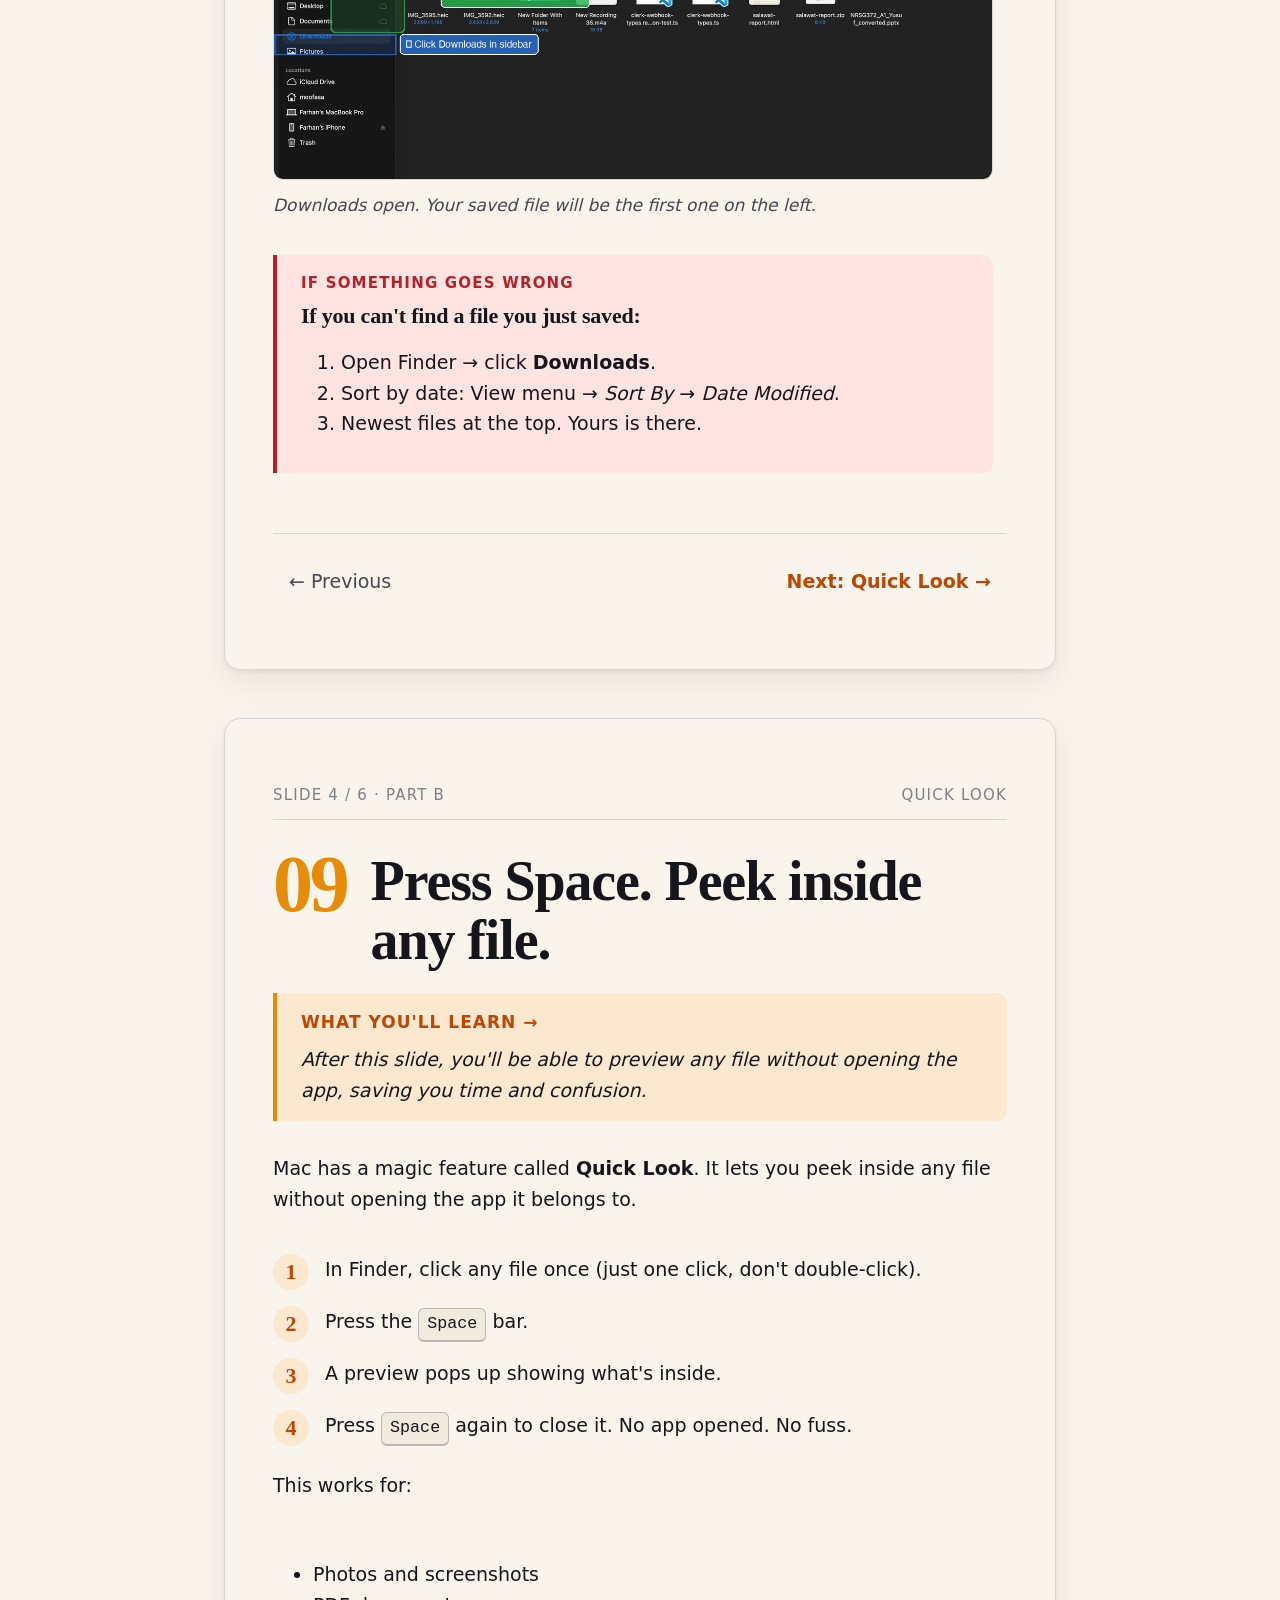
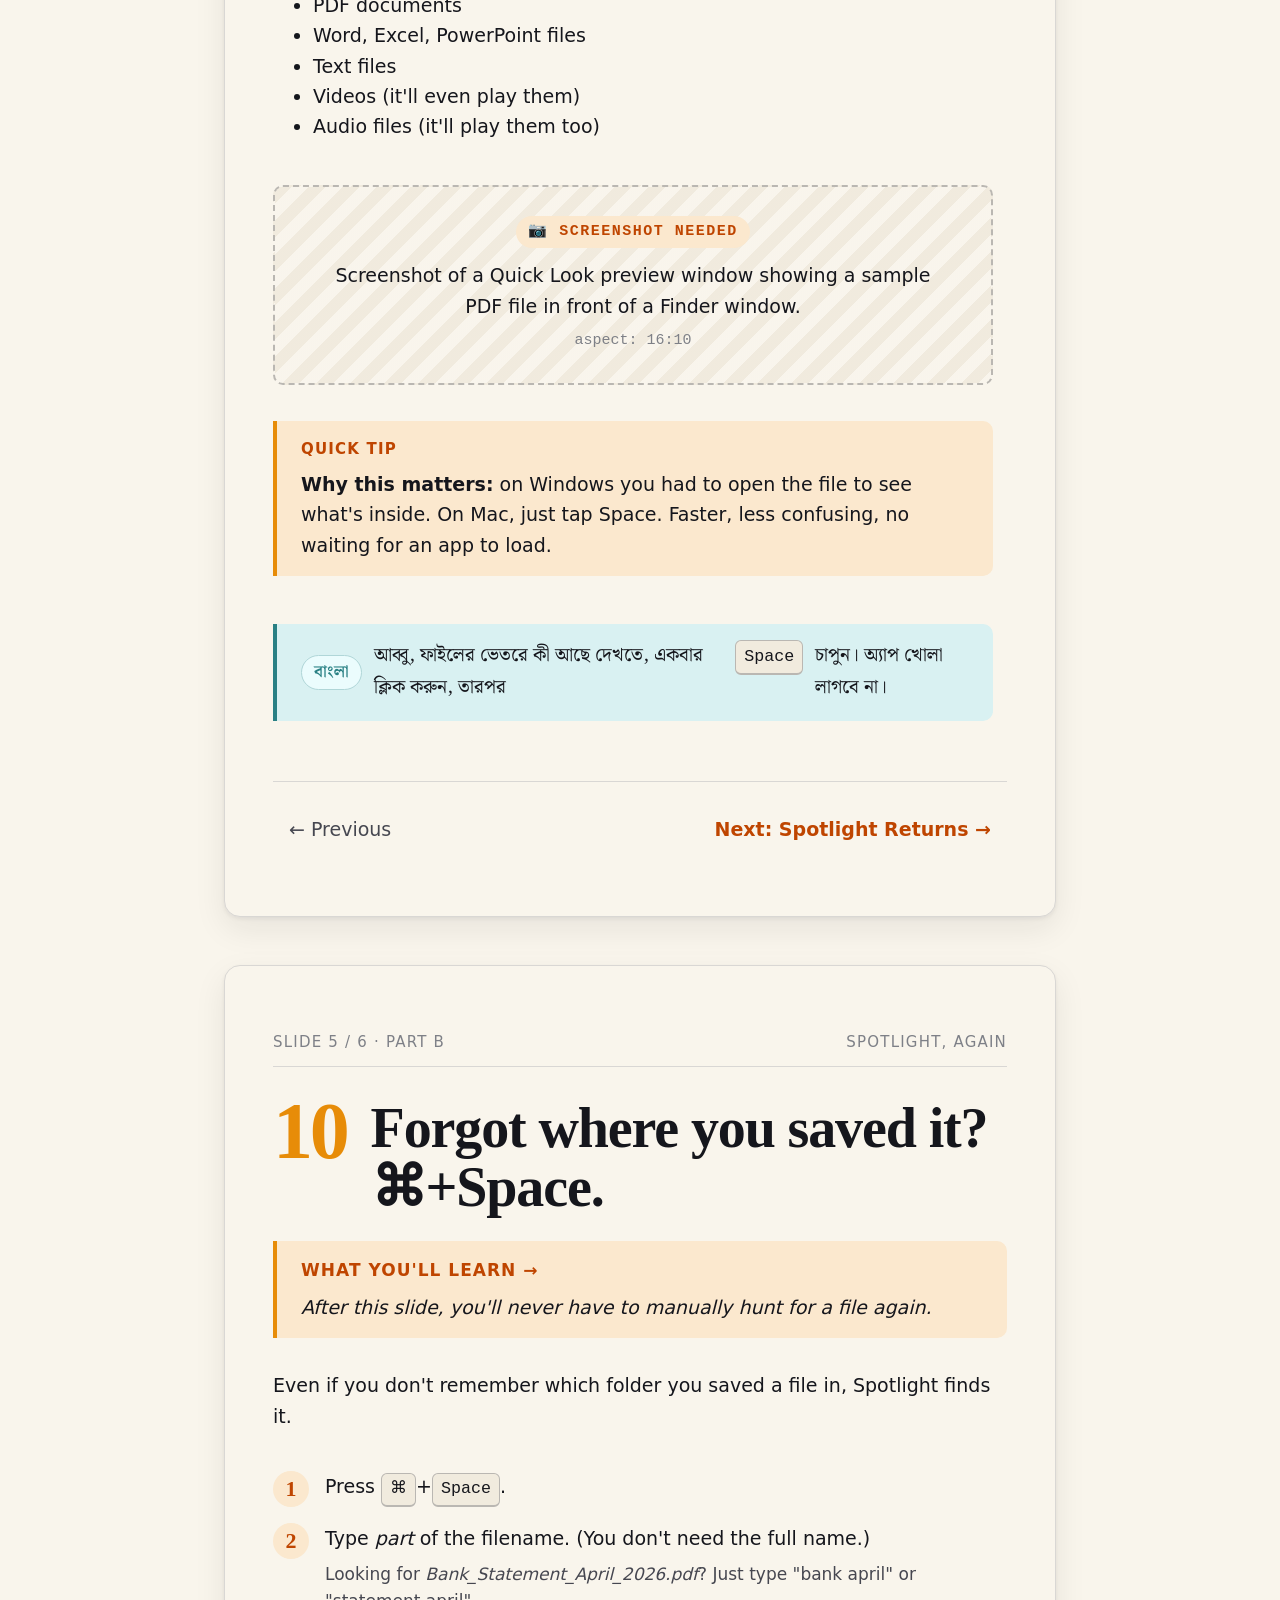
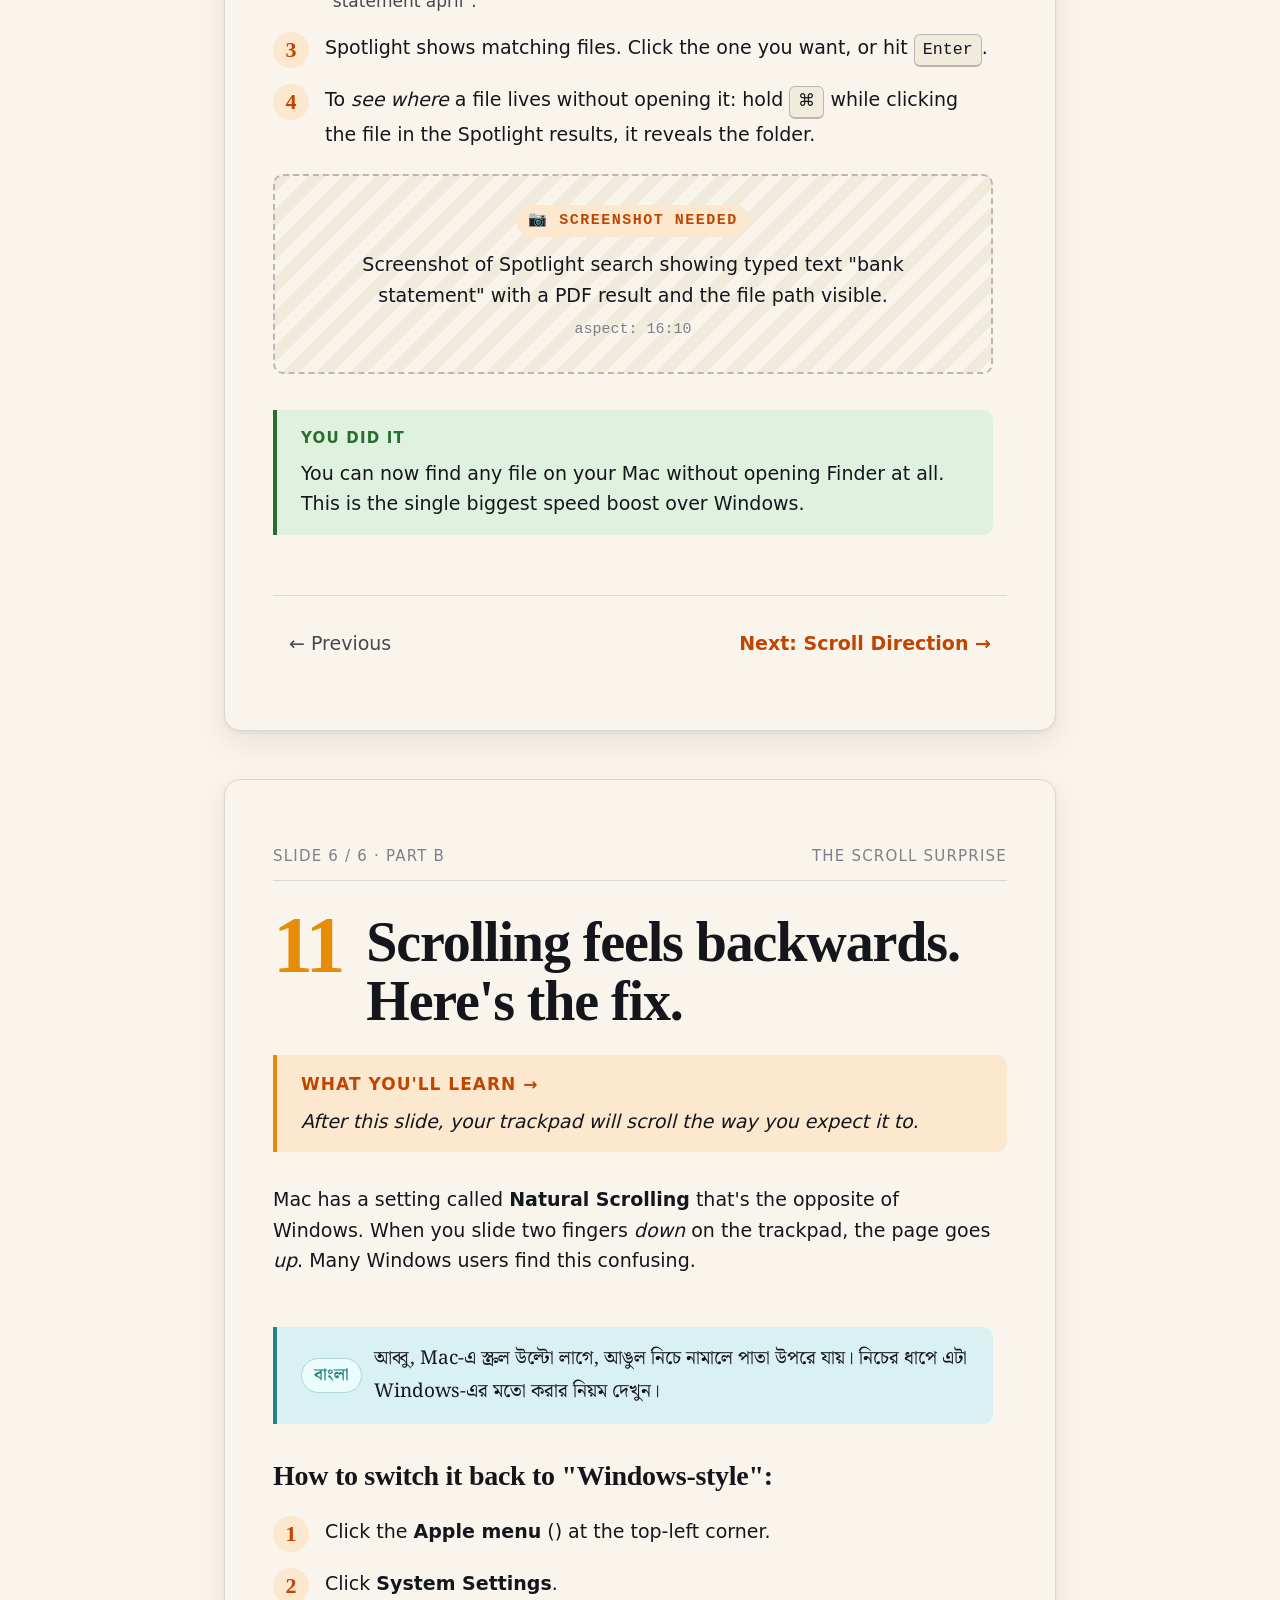
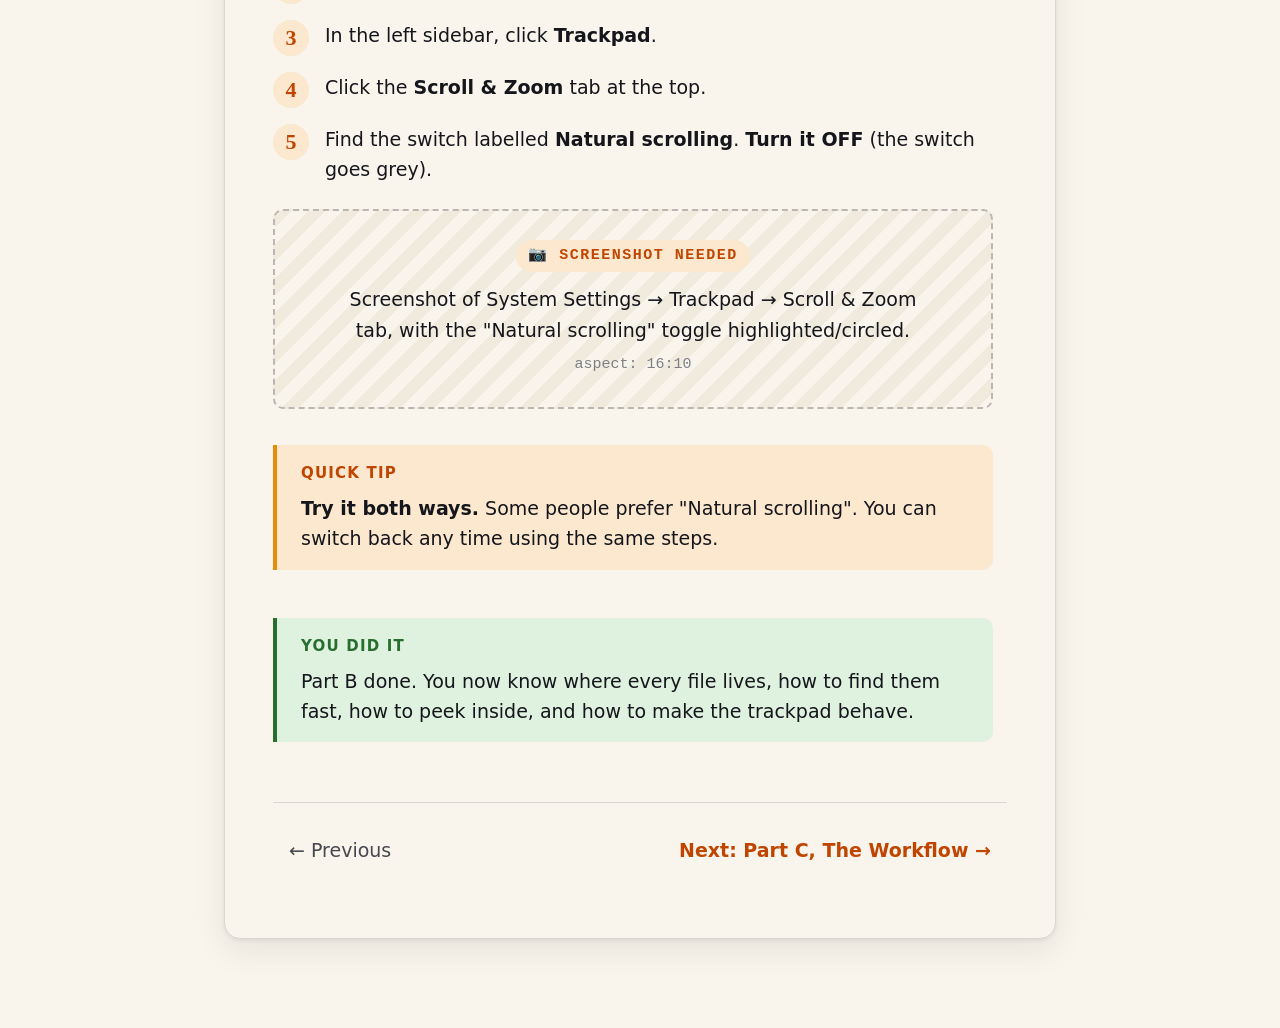
==== commit 6f357c9d: "Farhanfeat(module-1): add Finder sidebar and Downloads screenshots M1-S07: Finder sidebar annotated " ====
--- a/module-1/02-filesystem.html
+++ b/module-1/02-filesystem.html
@@ -135,11 +135,9 @@
           </li>
         </ol>
 
-        <figure class="placeholder" data-needed id="M1-S07-IMG1">
-          <span class="placeholder-label">
-            Annotated Finder screenshot: sidebar with the five entries above each labelled (1, 2, 3, 4, 5) with descriptive arrows.
-          </span>
-          <span class="placeholder-aspect">aspect: 4:5</span>
+        <figure id="M1-S07-IMG1">
+          <img src="assets/M1-S07-IMG1.jpg" alt="Finder sidebar with five key locations labelled: Home Folder, Desktop, Documents, Downloads, Applications" style="width:100%;border-radius:var(--radius-md);border:1px solid var(--rule);">
+          <figcaption>Your Finder sidebar. These five are all you need.</figcaption>
         </figure>
 
         <aside class="bn-pill" lang="bn">
@@ -198,11 +196,9 @@
           from any Finder window. That jumps you straight to Downloads.
         </div>
 
-        <figure class="placeholder" data-needed id="M1-S08-IMG1">
-          <span class="placeholder-label">
-            Screenshot of Finder with Downloads selected in the sidebar and a list of recent files visible. Highlight the Downloads sidebar entry.
-          </span>
-          <span class="placeholder-aspect">aspect: 16:10</span>
+        <figure id="M1-S08-IMG1">
+          <img src="assets/M1-S08-IMG1.jpg" alt="Finder with Downloads selected in the sidebar, showing recent files. Most recent file is highlighted in green." style="width:100%;border-radius:var(--radius-md);border:1px solid var(--rule);">
+          <figcaption>Downloads open. Your saved file will be the first one on the left.</figcaption>
         </figure>
 
         <div class="recovery">
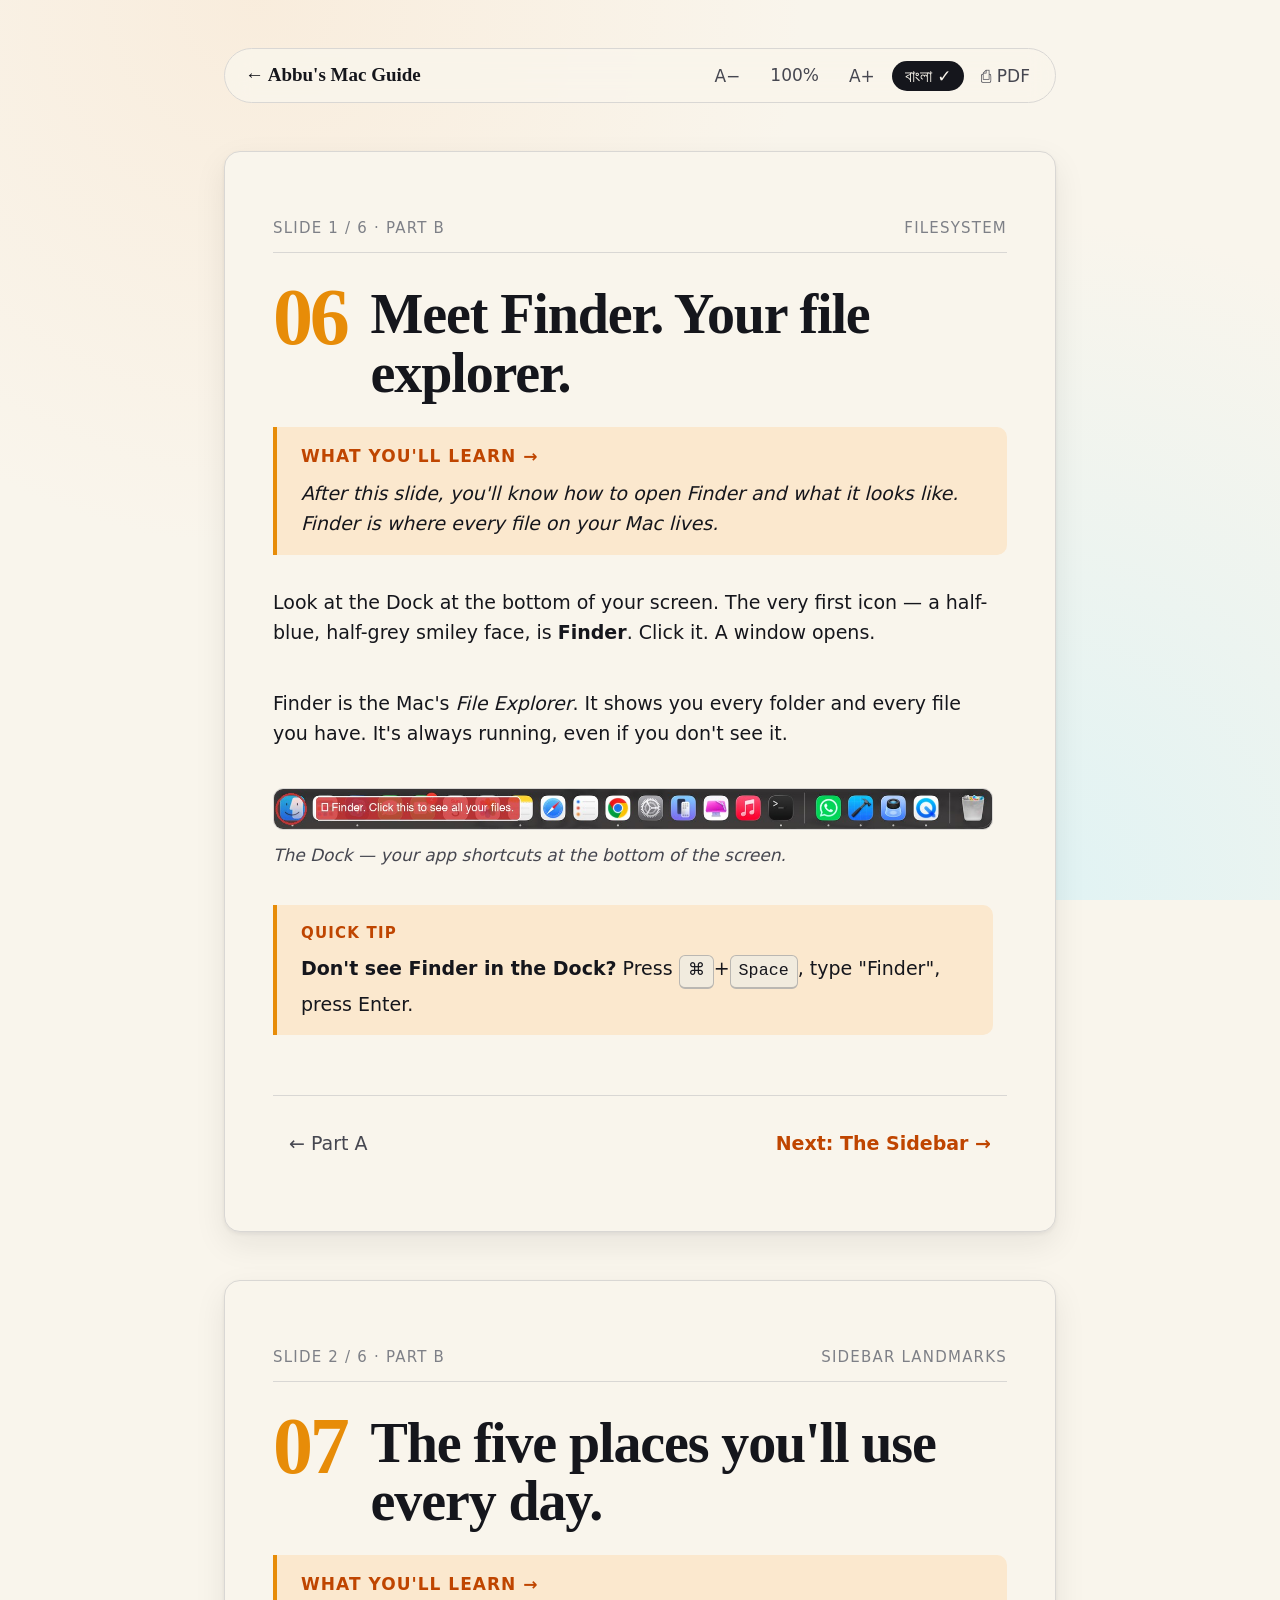
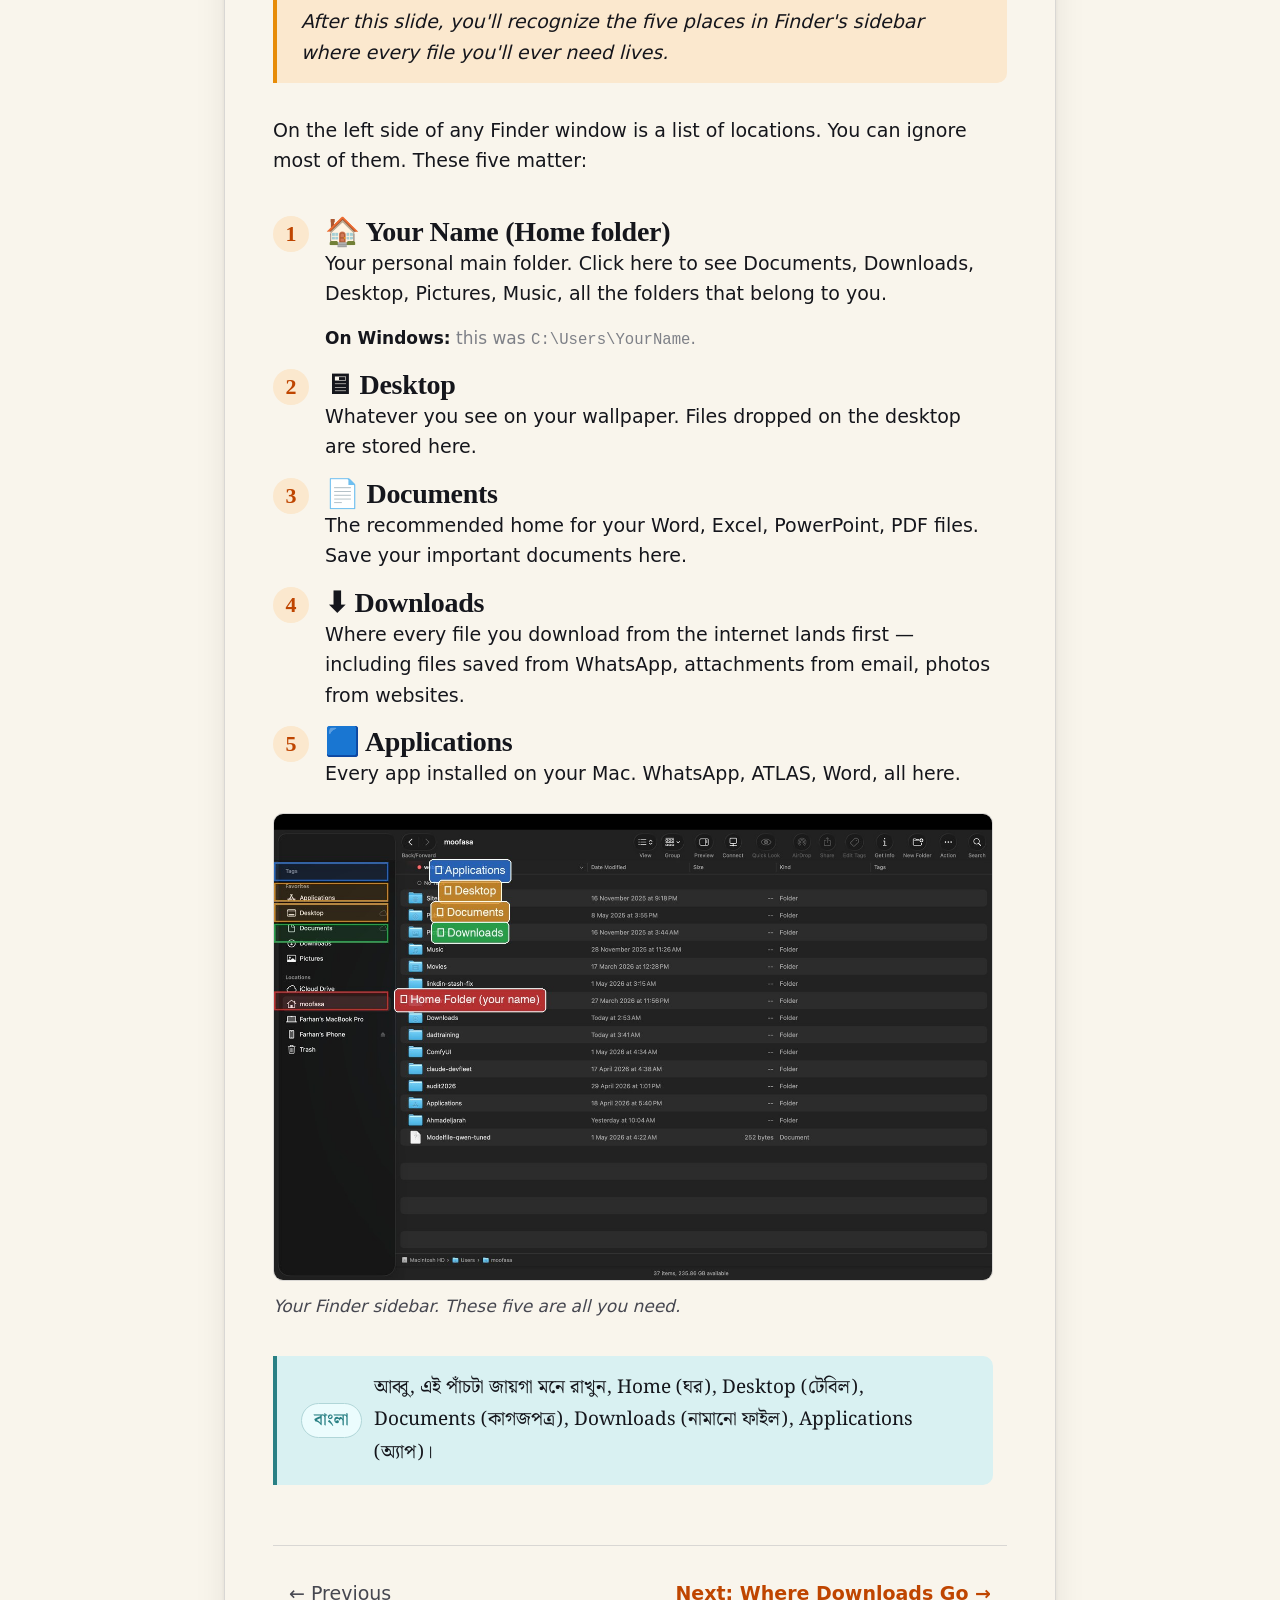
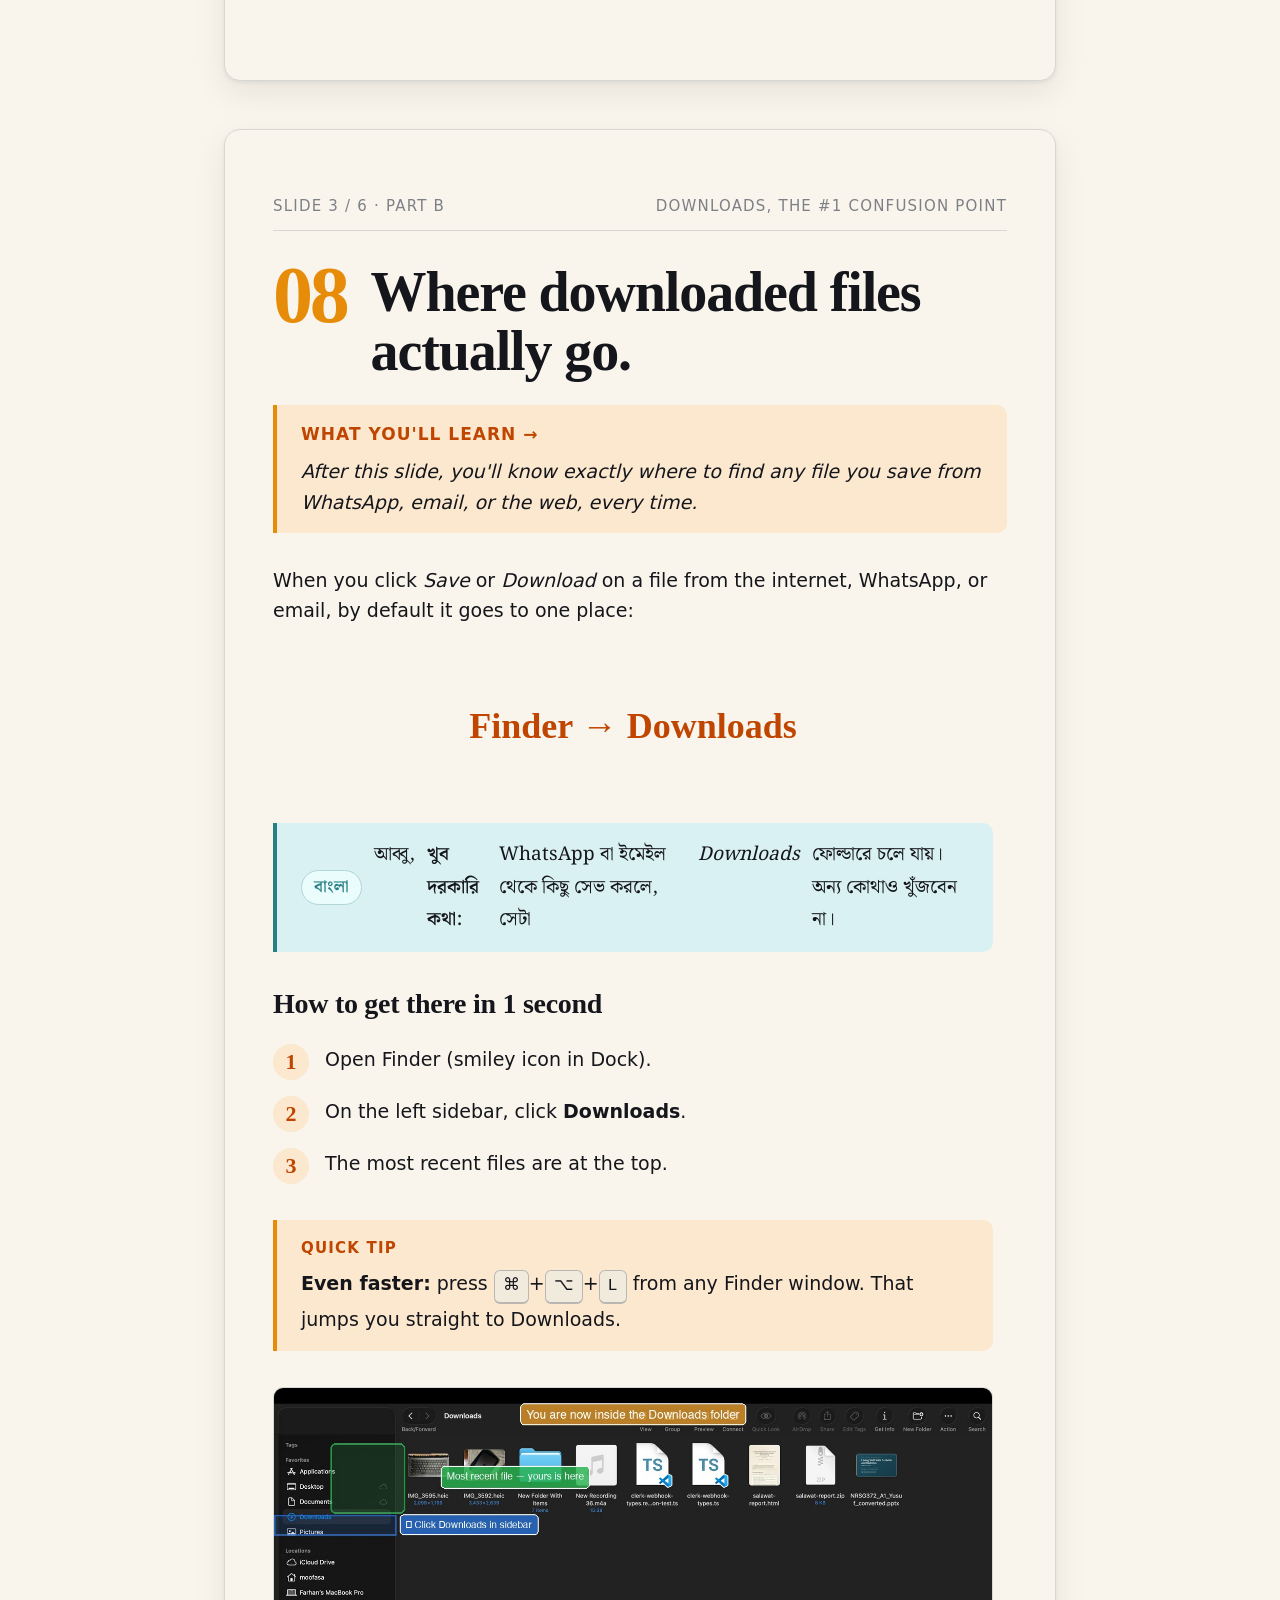
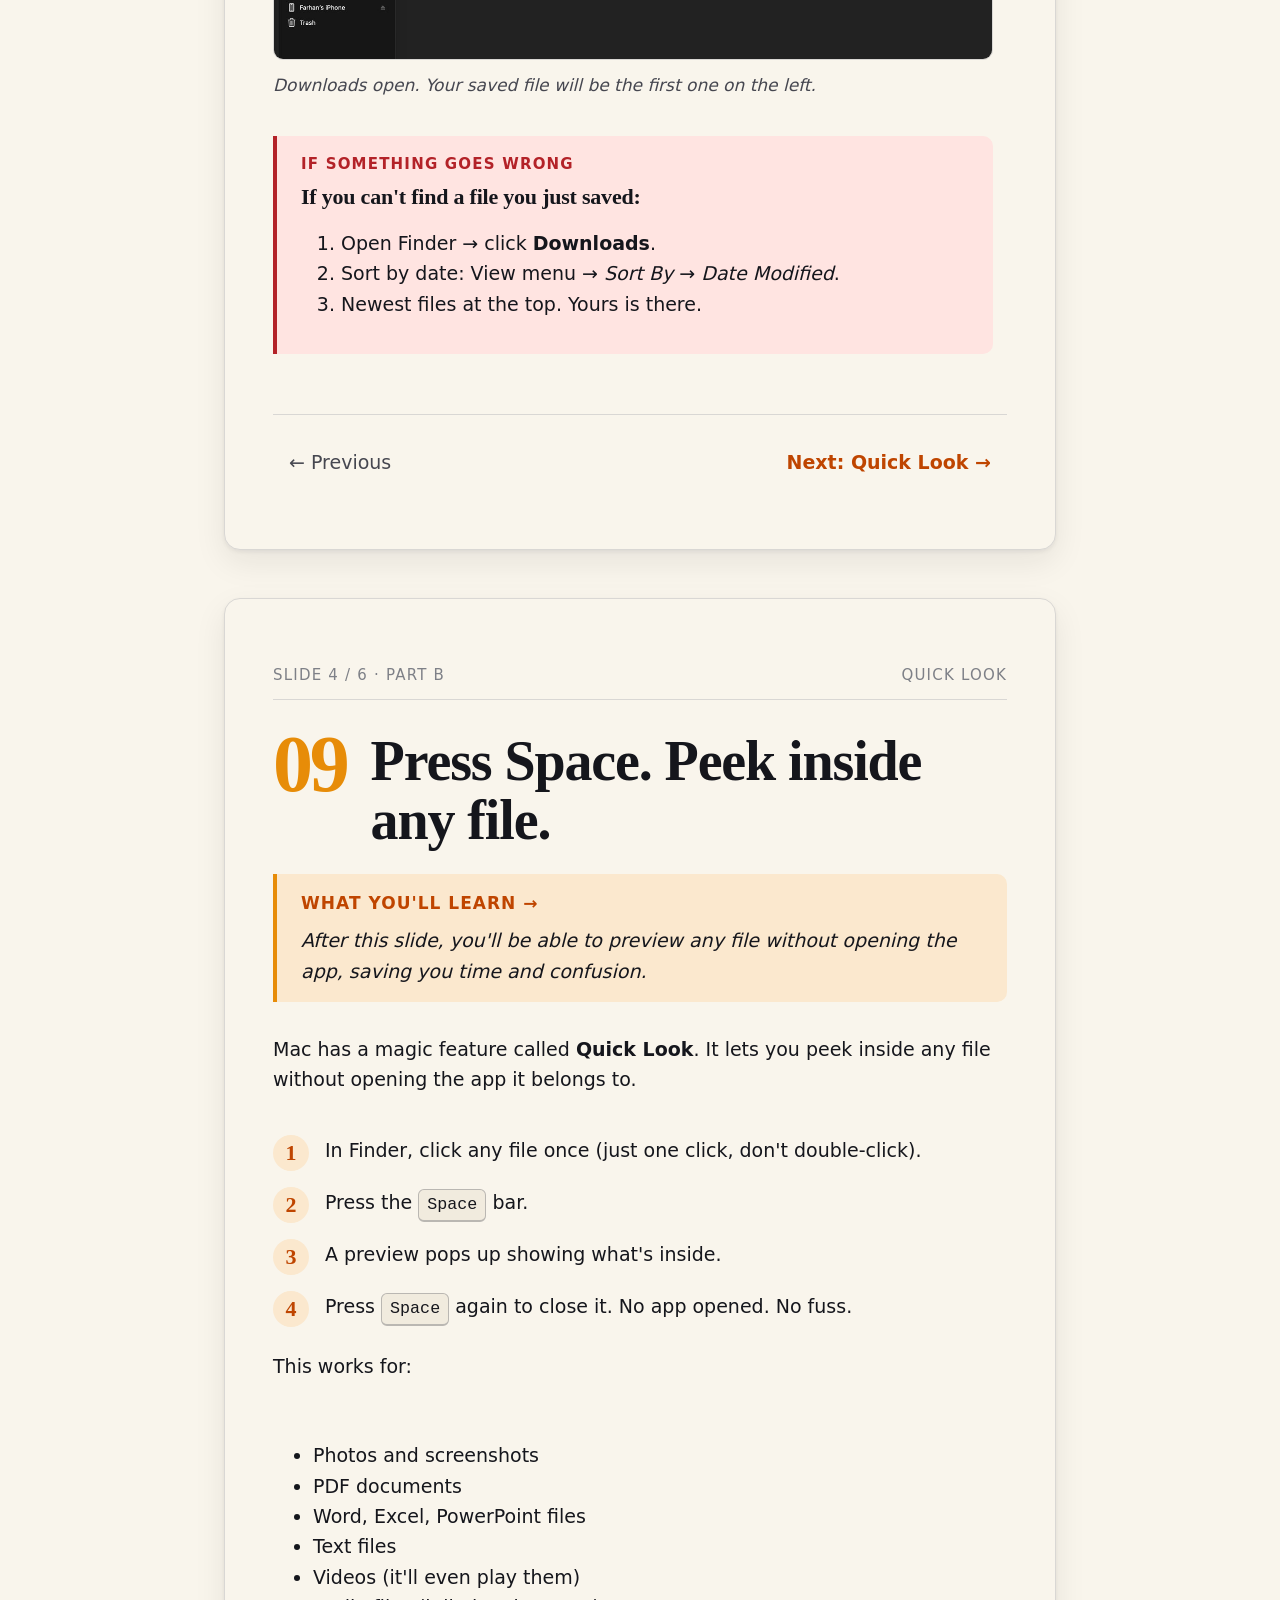
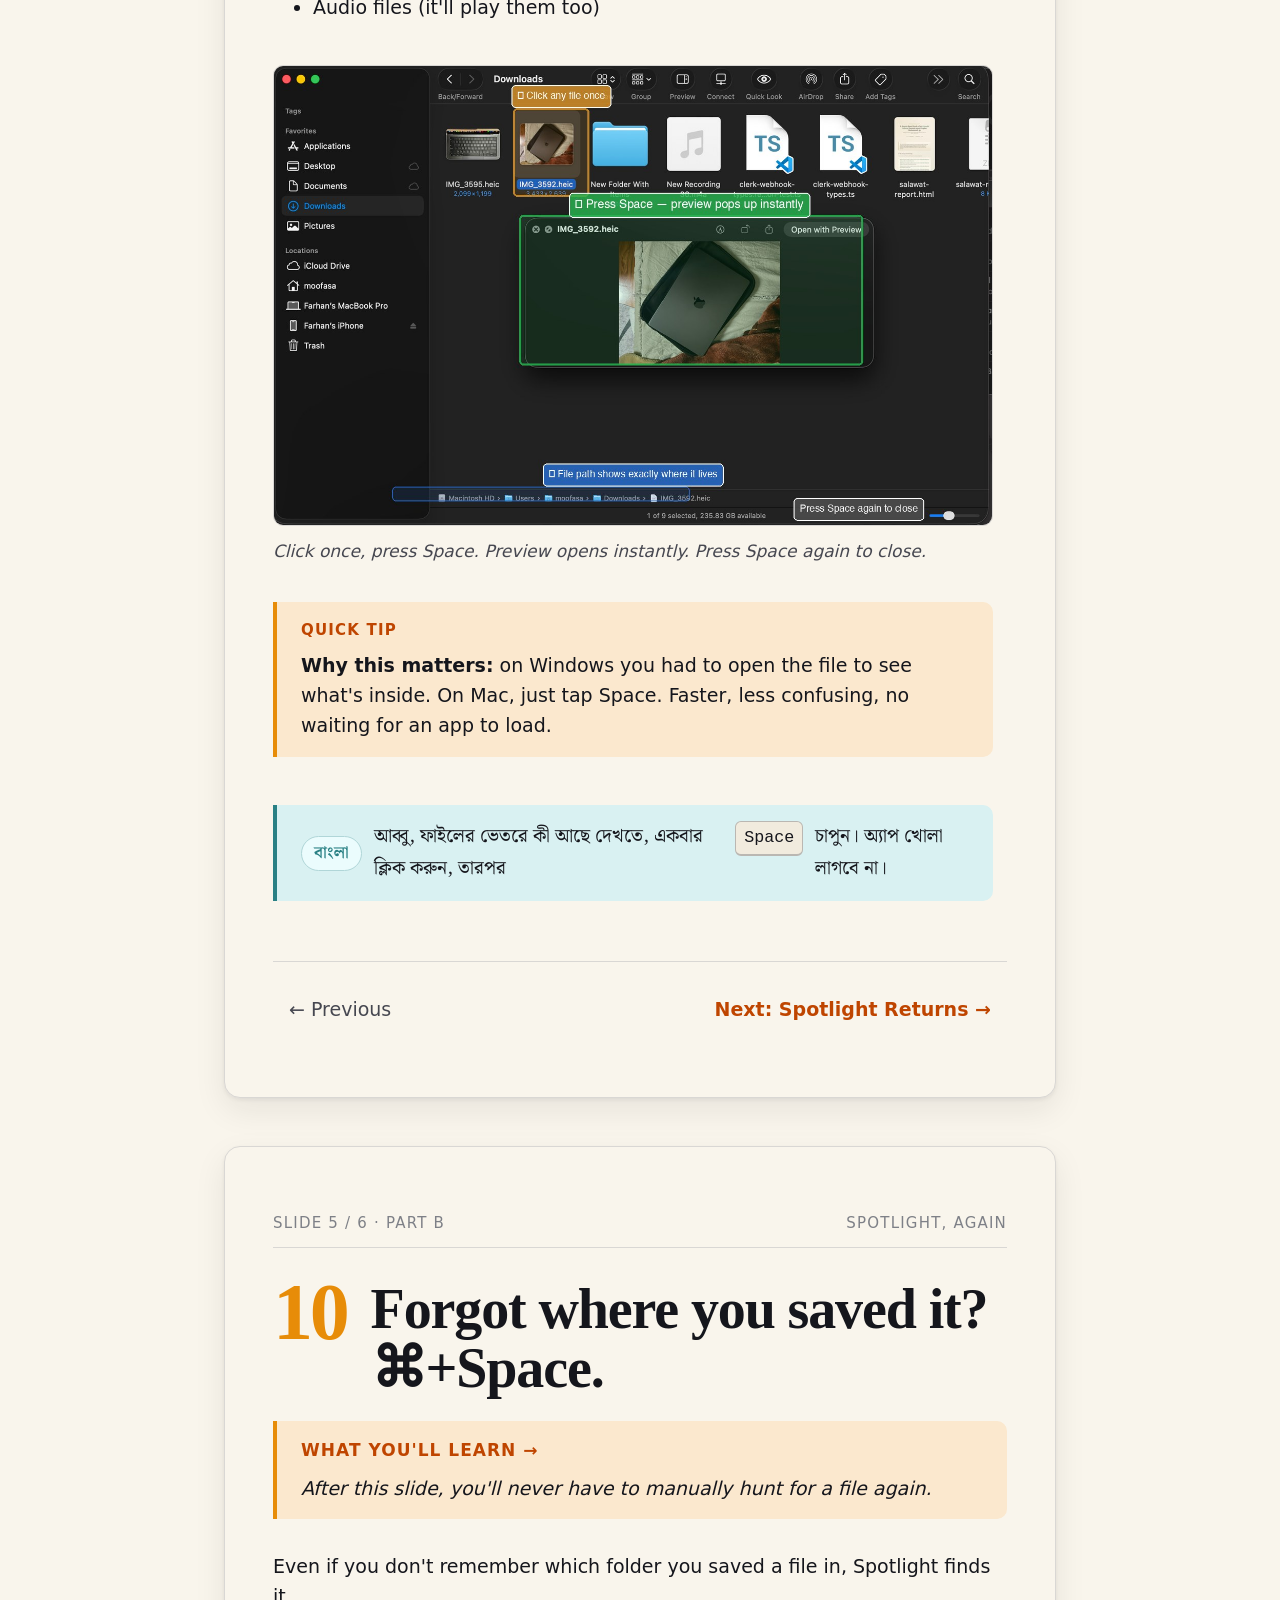
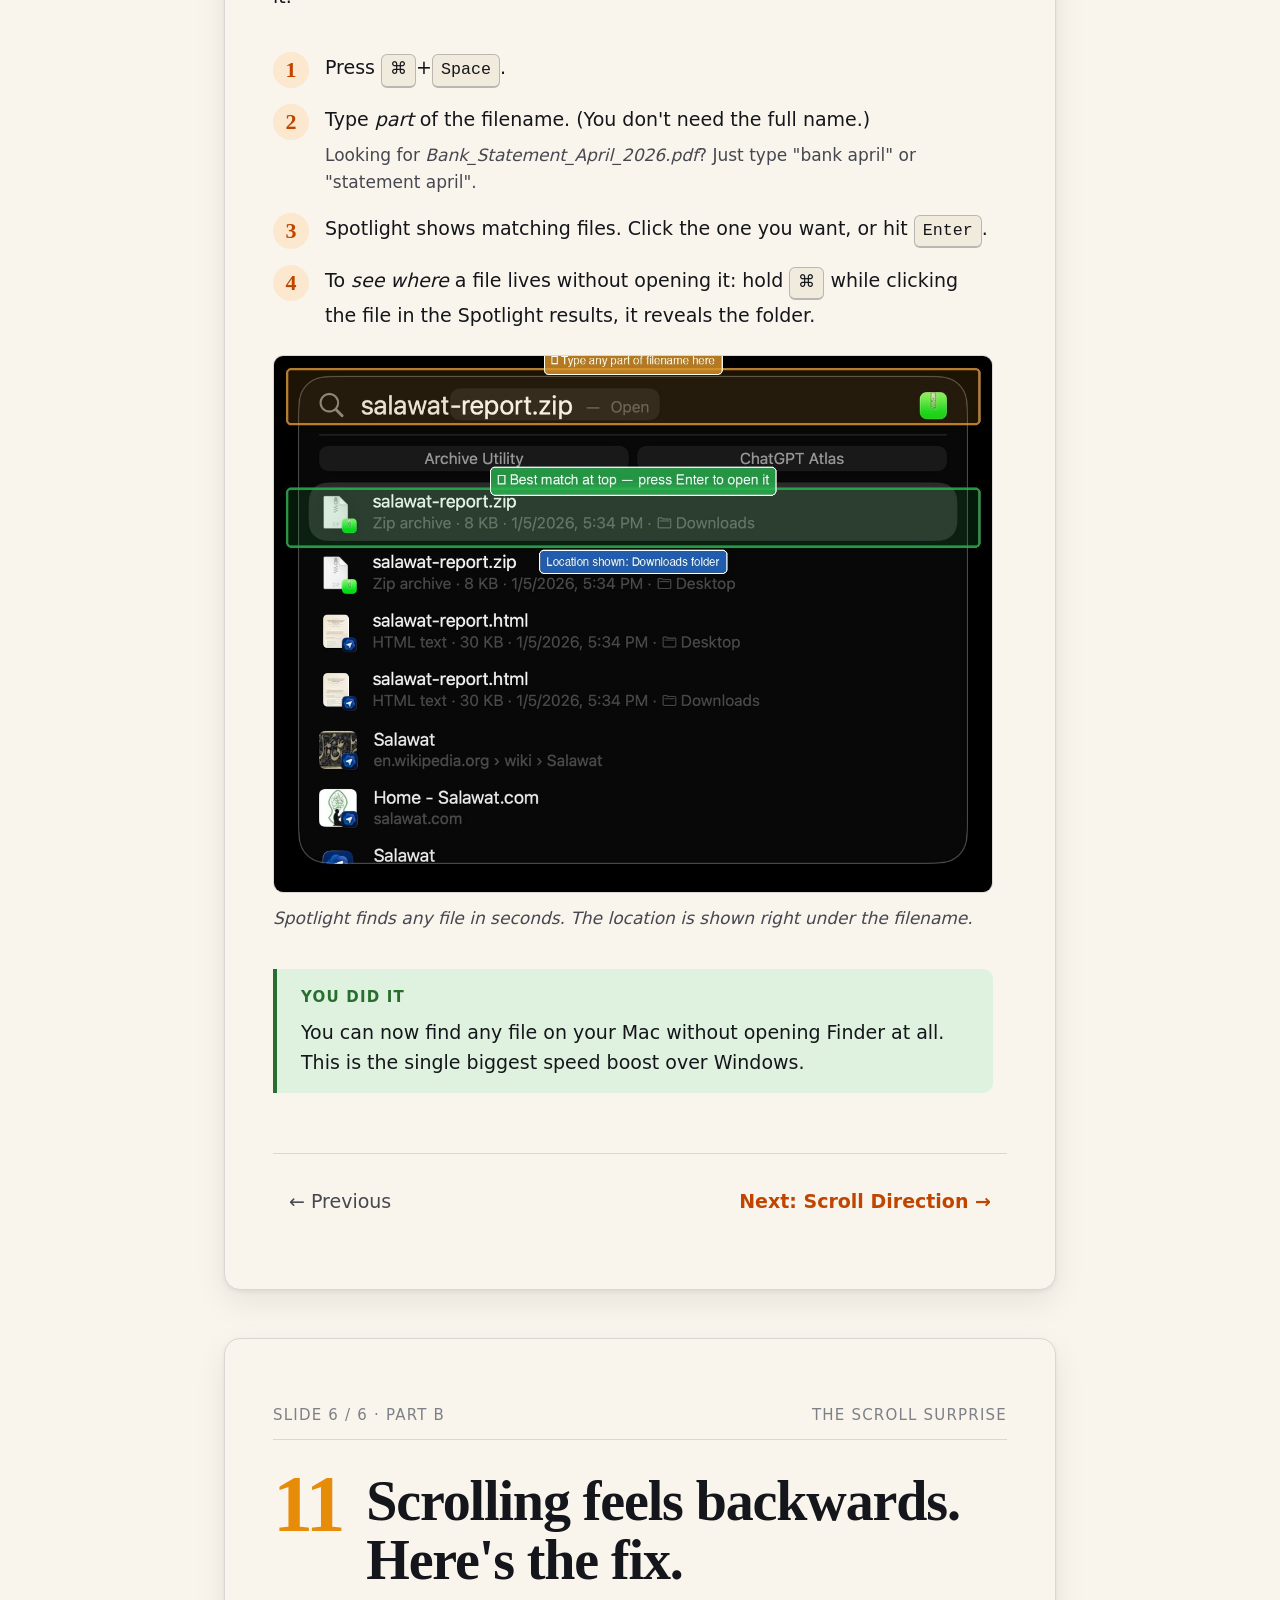
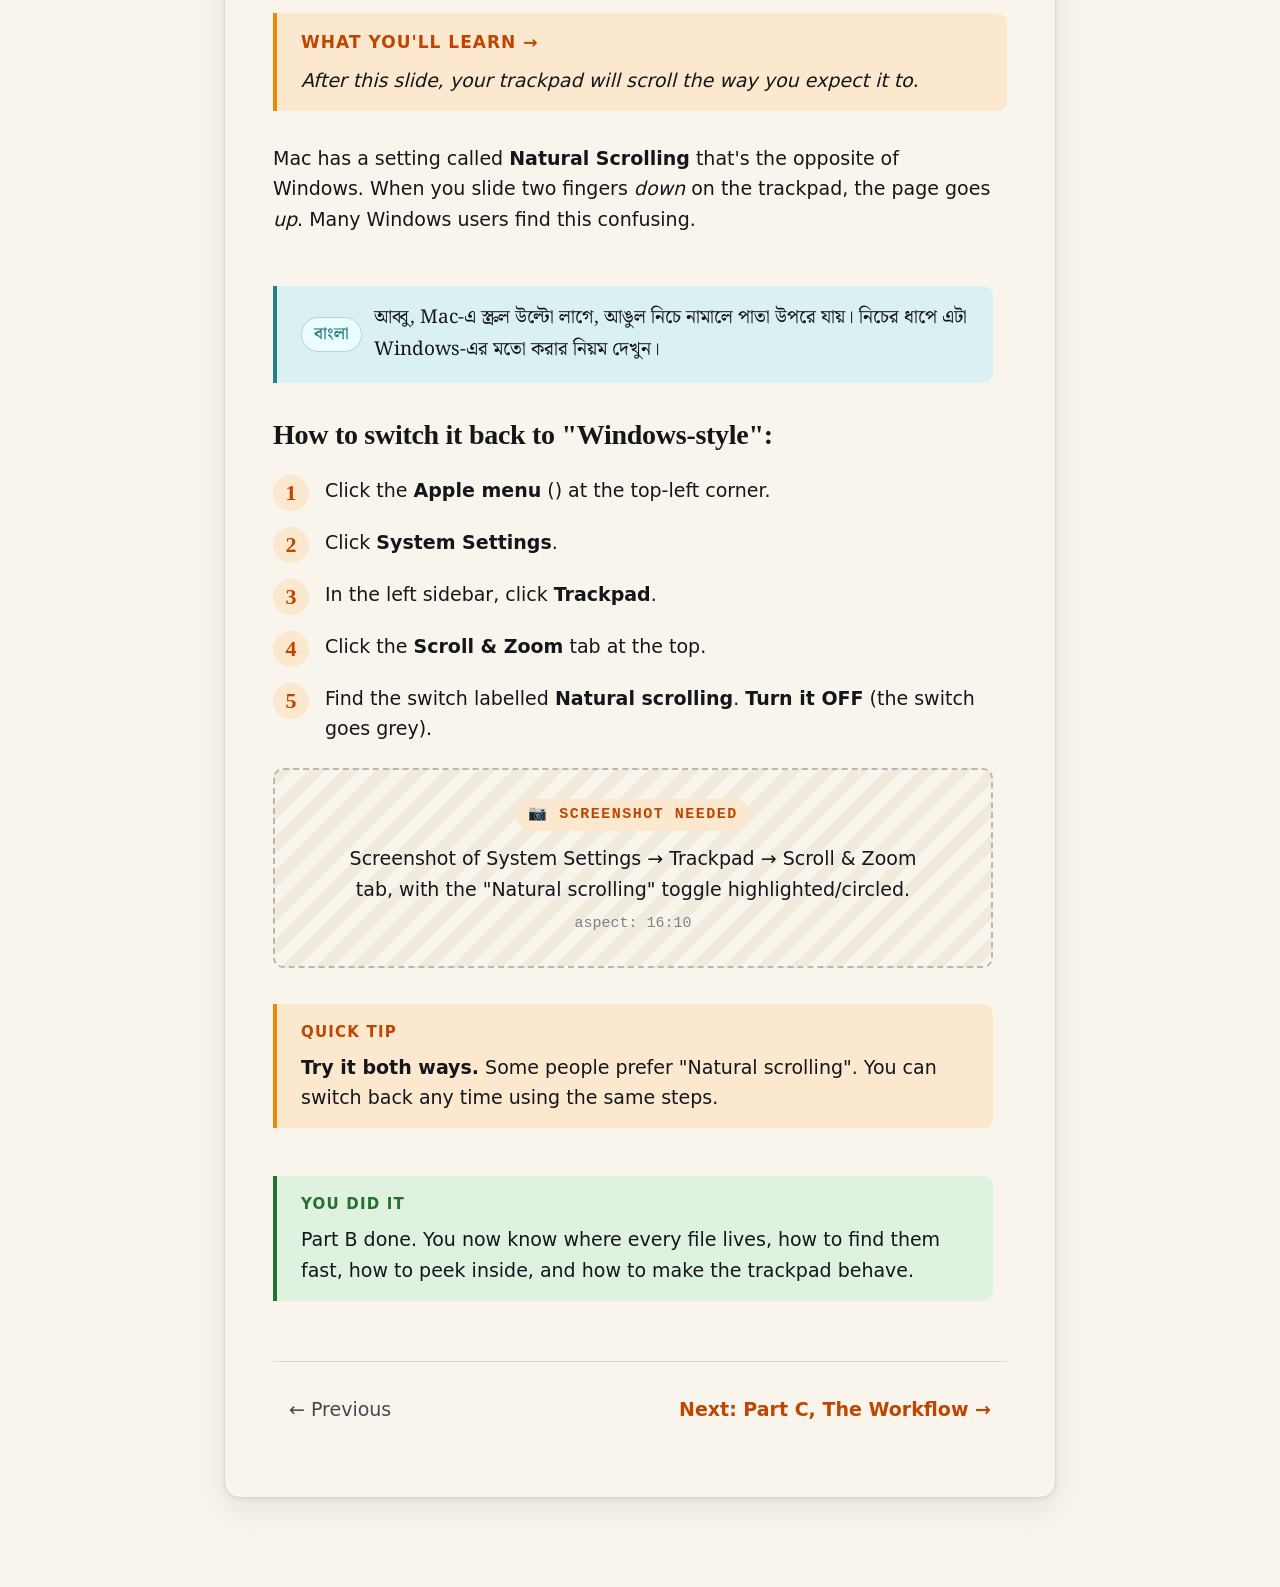
==== commit 0f435a5a: "Farhanfeat(module-1): add Dock, Quick Look, Spotlight screenshots M1-S06: Dock with Finder icon circ" ====
--- a/module-1/02-filesystem.html
+++ b/module-1/02-filesystem.html
@@ -52,11 +52,9 @@
           and every file you have. It's always running, even if you don't see it.
         </p>
 
-        <figure class="placeholder" data-needed id="M1-S06-IMG1">
-          <span class="placeholder-label">
-            Screenshot: the Mac Dock with the Finder smiley icon circled in saffron, plus a short arrow labelled "Click here".
-          </span>
-          <span class="placeholder-aspect">aspect: 16:6</span>
+        <figure id="M1-S06-IMG1">
+          <img src="assets/M1-S06-IMG1.jpg" alt="Mac Dock with Finder icon circled in red and labelled" style="width:100%;border-radius:var(--radius-md);border:1px solid var(--rule);">
+          <figcaption>The Dock — your app shortcuts at the bottom of the screen.</figcaption>
         </figure>
 
         <div class="tip">
@@ -258,11 +256,9 @@
           <li>Audio files (it'll play them too)</li>
         </ul>
 
-        <figure class="placeholder" data-needed id="M1-S09-IMG1">
-          <span class="placeholder-label">
-            Screenshot of a Quick Look preview window showing a sample PDF file in front of a Finder window.
-          </span>
-          <span class="placeholder-aspect">aspect: 16:10</span>
+        <figure id="M1-S09-IMG1">
+          <img src="assets/M1-S09-IMG1.jpg" alt="Quick Look preview popup showing a photo, with file path visible at bottom" style="width:100%;border-radius:var(--radius-md);border:1px solid var(--rule);">
+          <figcaption>Click once, press Space. Preview opens instantly. Press Space again to close.</figcaption>
         </figure>
 
         <div class="tip">
@@ -325,11 +321,9 @@
           </li>
         </ol>
 
-        <figure class="placeholder" data-needed id="M1-S10-IMG1">
-          <span class="placeholder-label">
-            Screenshot of Spotlight search showing typed text "bank statement" with a PDF result and the file path visible.
-          </span>
-          <span class="placeholder-aspect">aspect: 16:10</span>
+        <figure id="M1-S10-IMG1">
+          <img src="assets/M1-S10-IMG1.jpg" alt="Spotlight showing salawat-report search results with file location shown" style="width:100%;border-radius:var(--radius-md);border:1px solid var(--rule);">
+          <figcaption>Spotlight finds any file in seconds. The location is shown right under the filename.</figcaption>
         </figure>
 
         <div class="success">
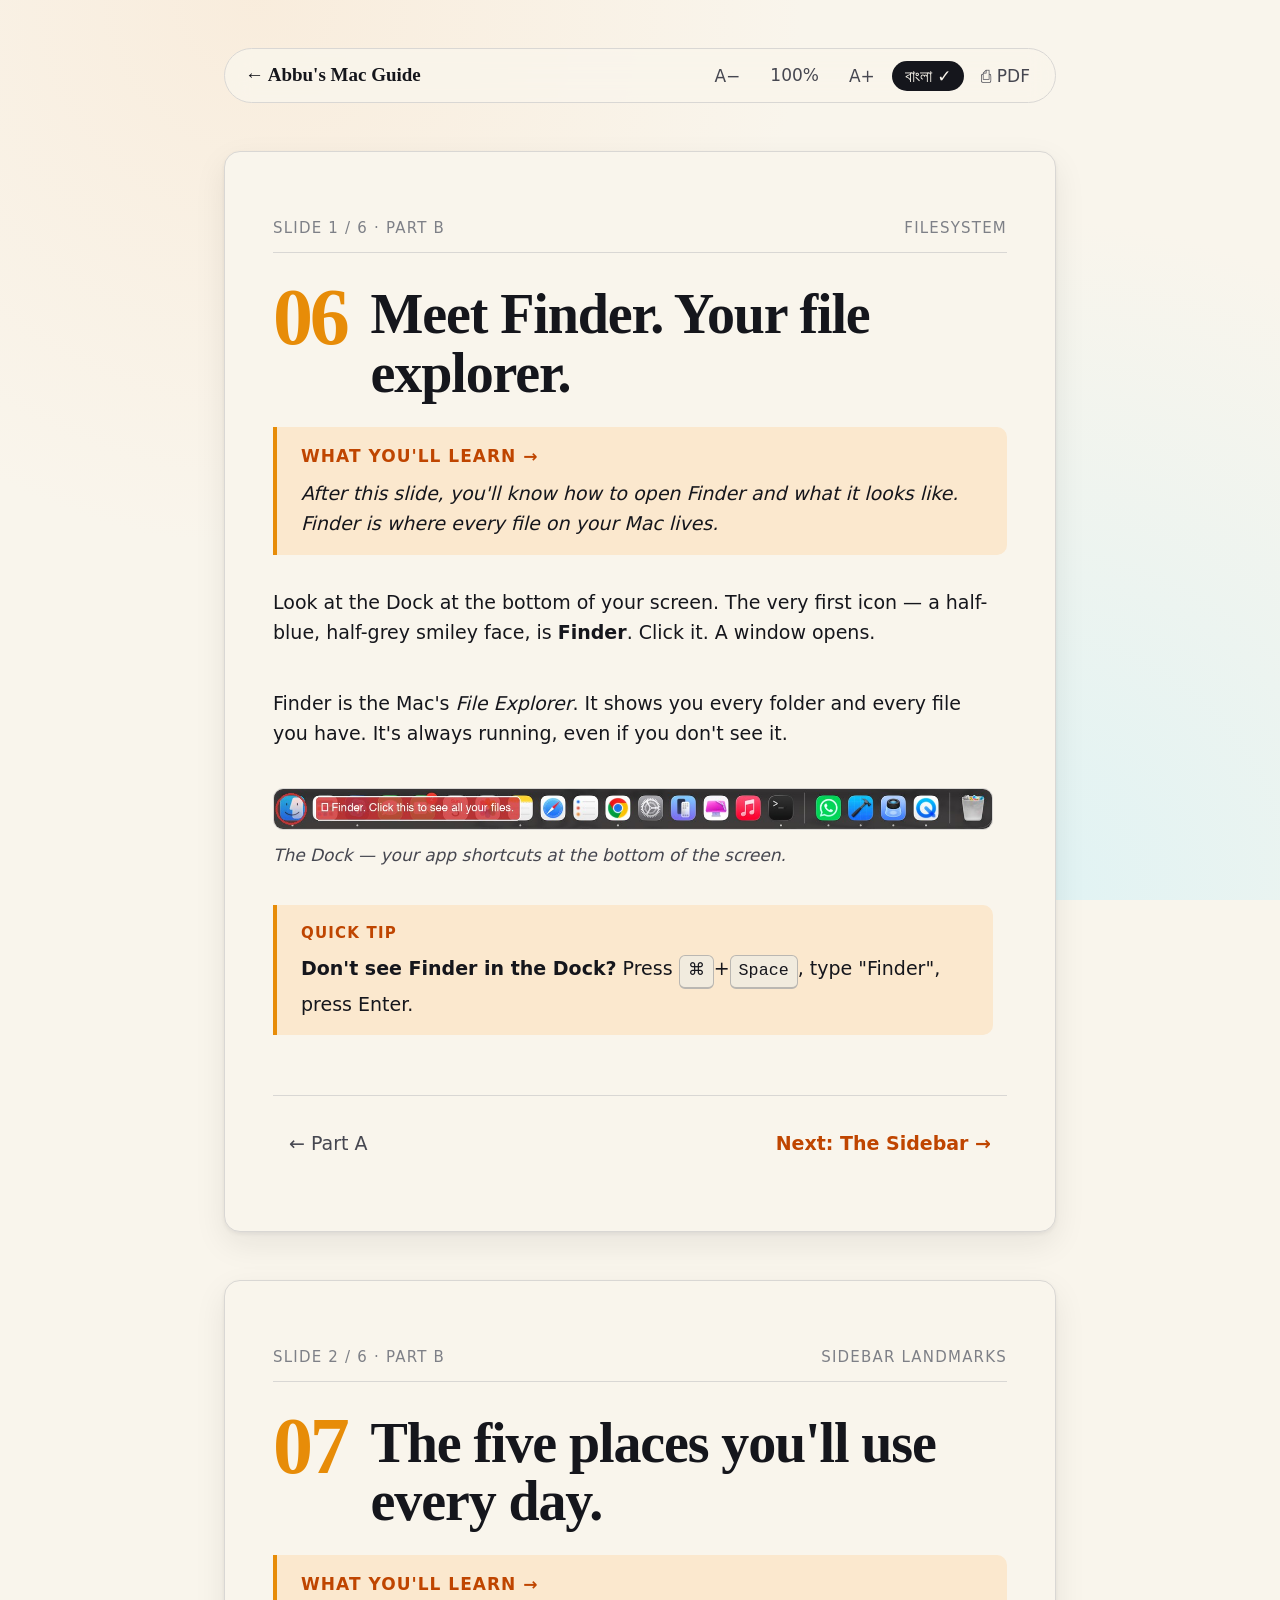
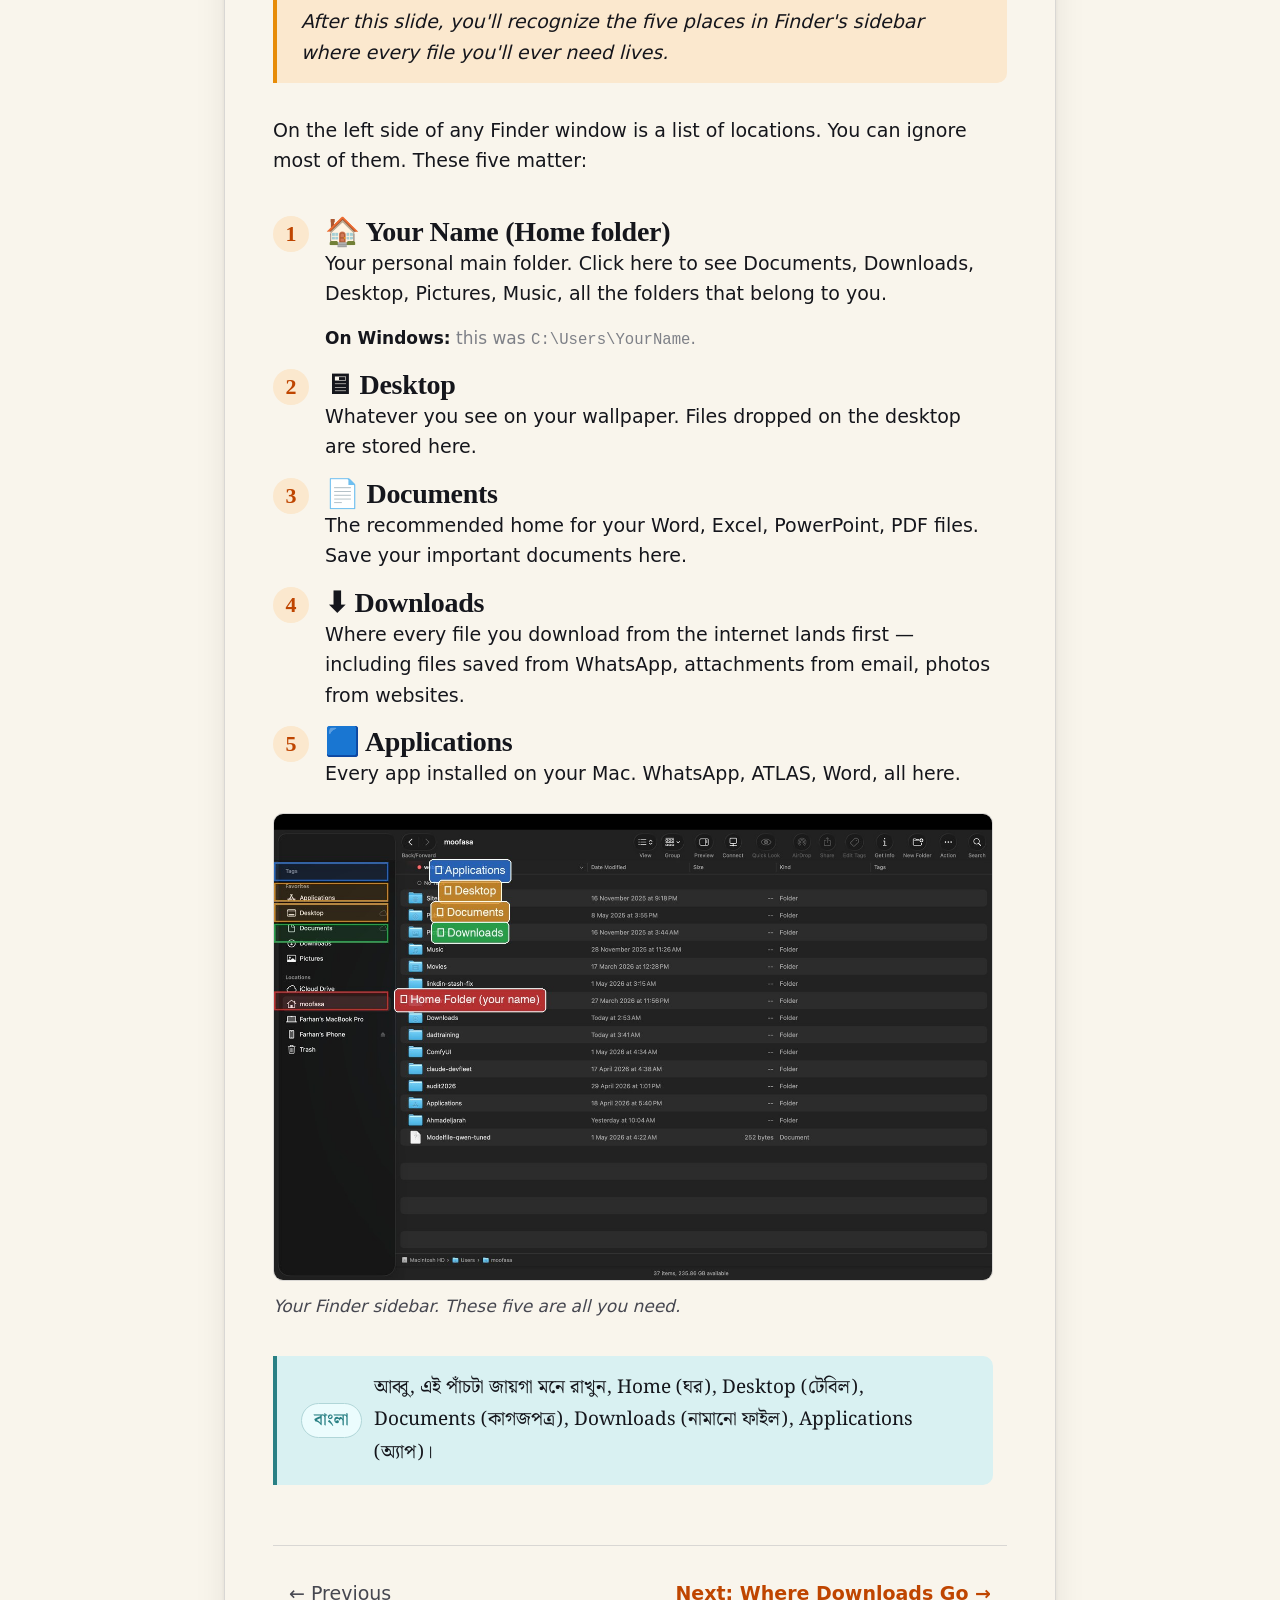
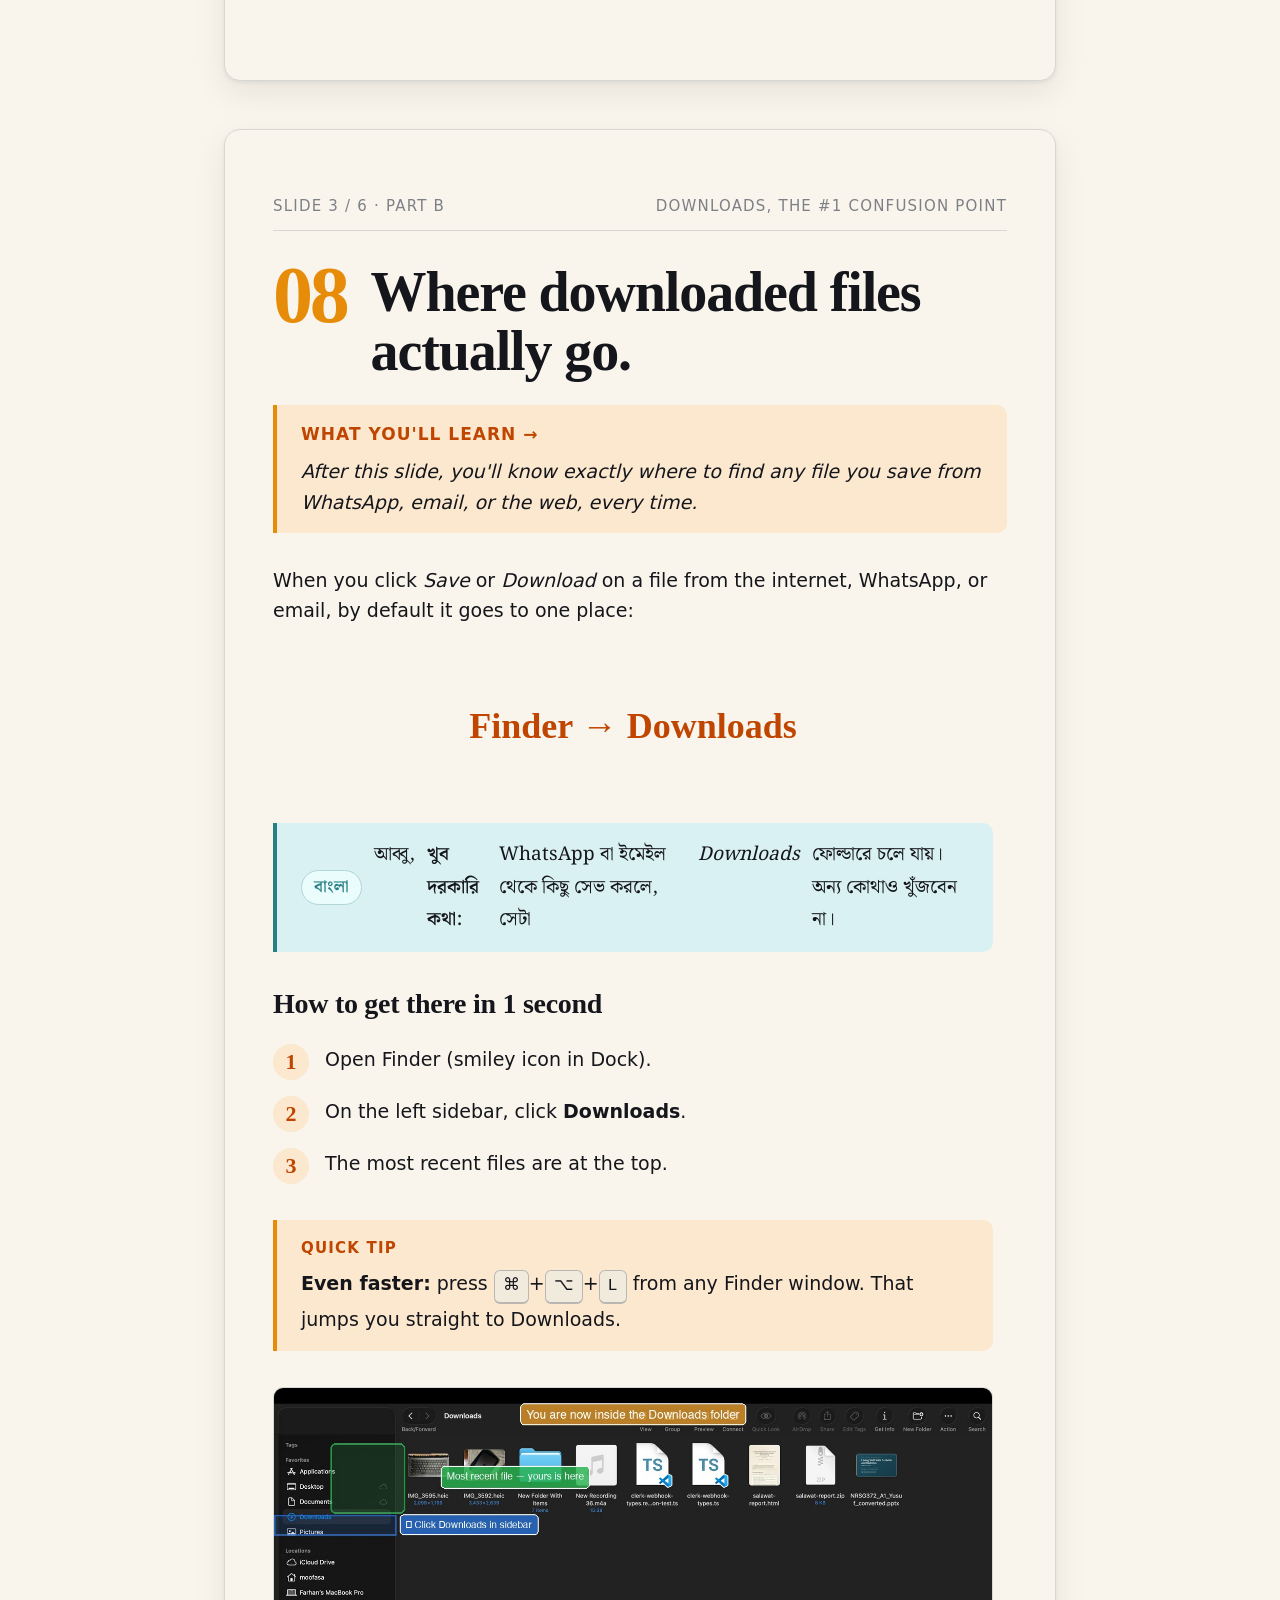
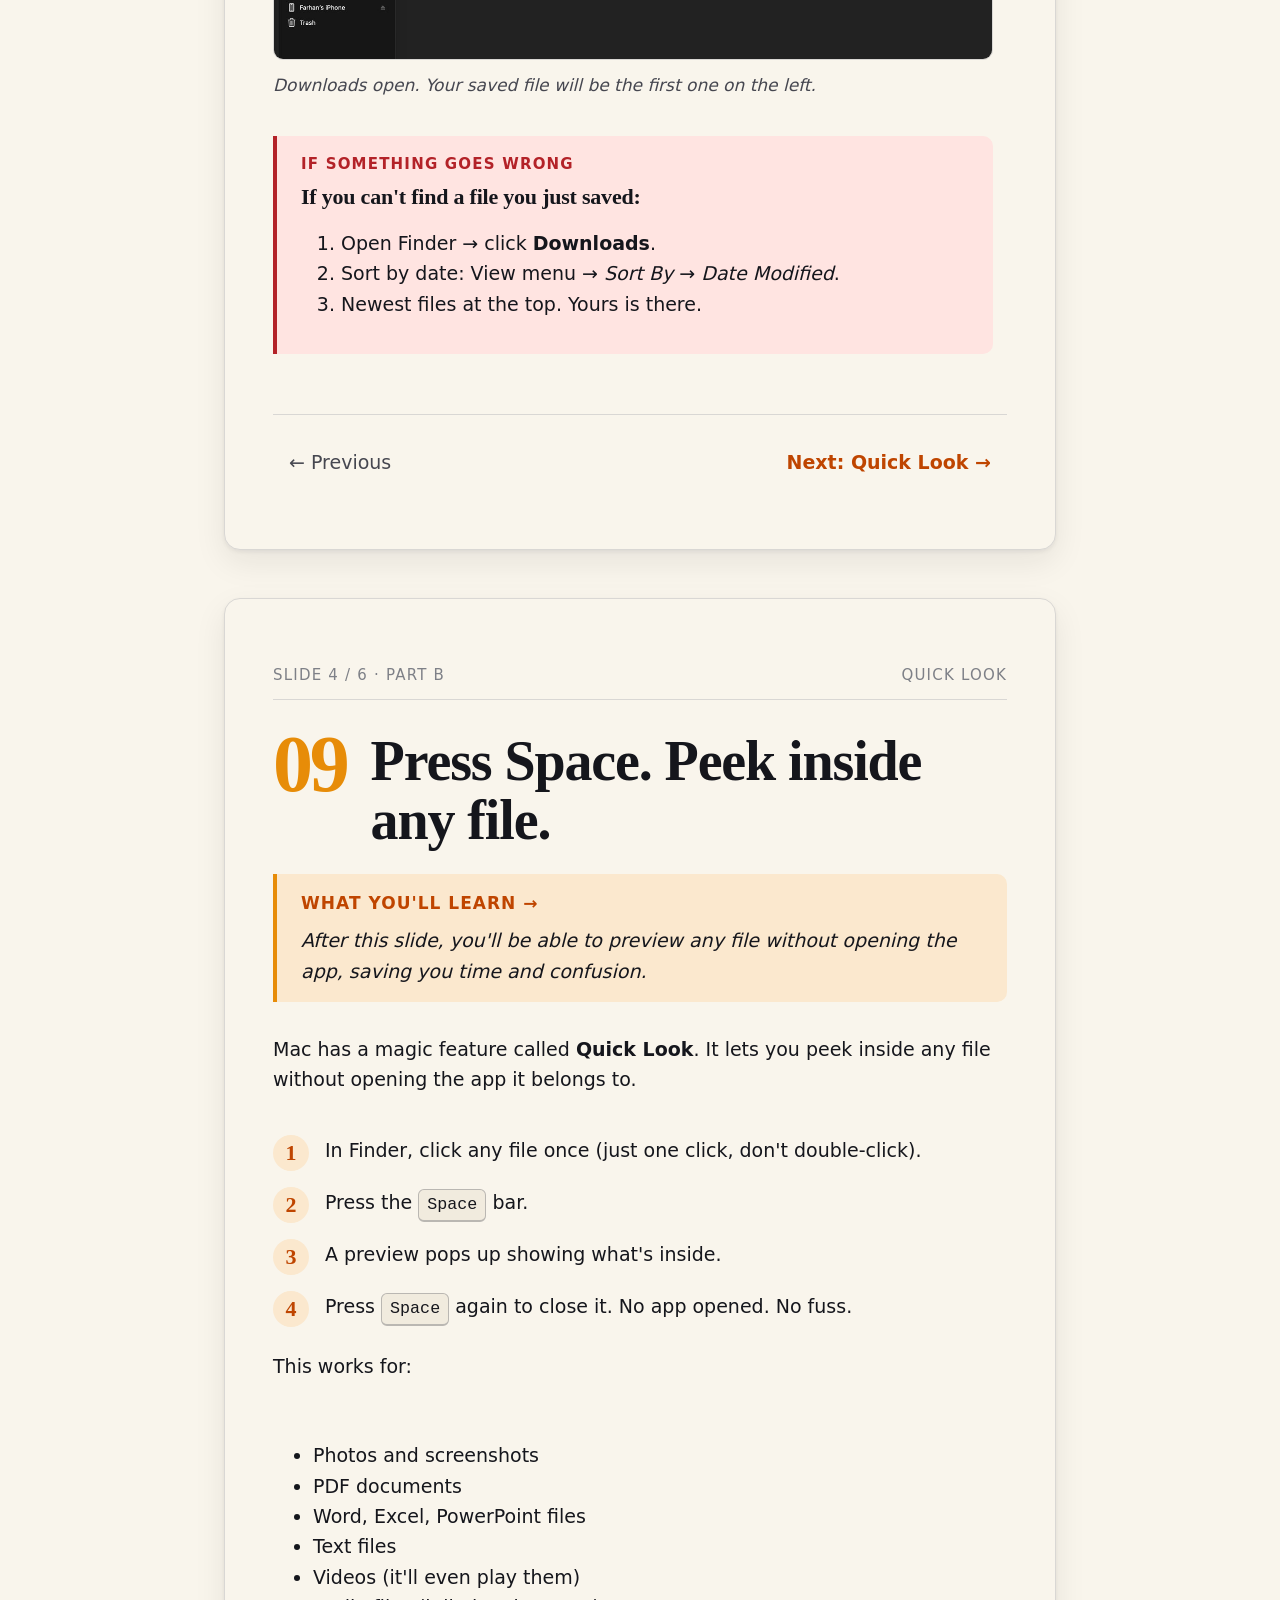
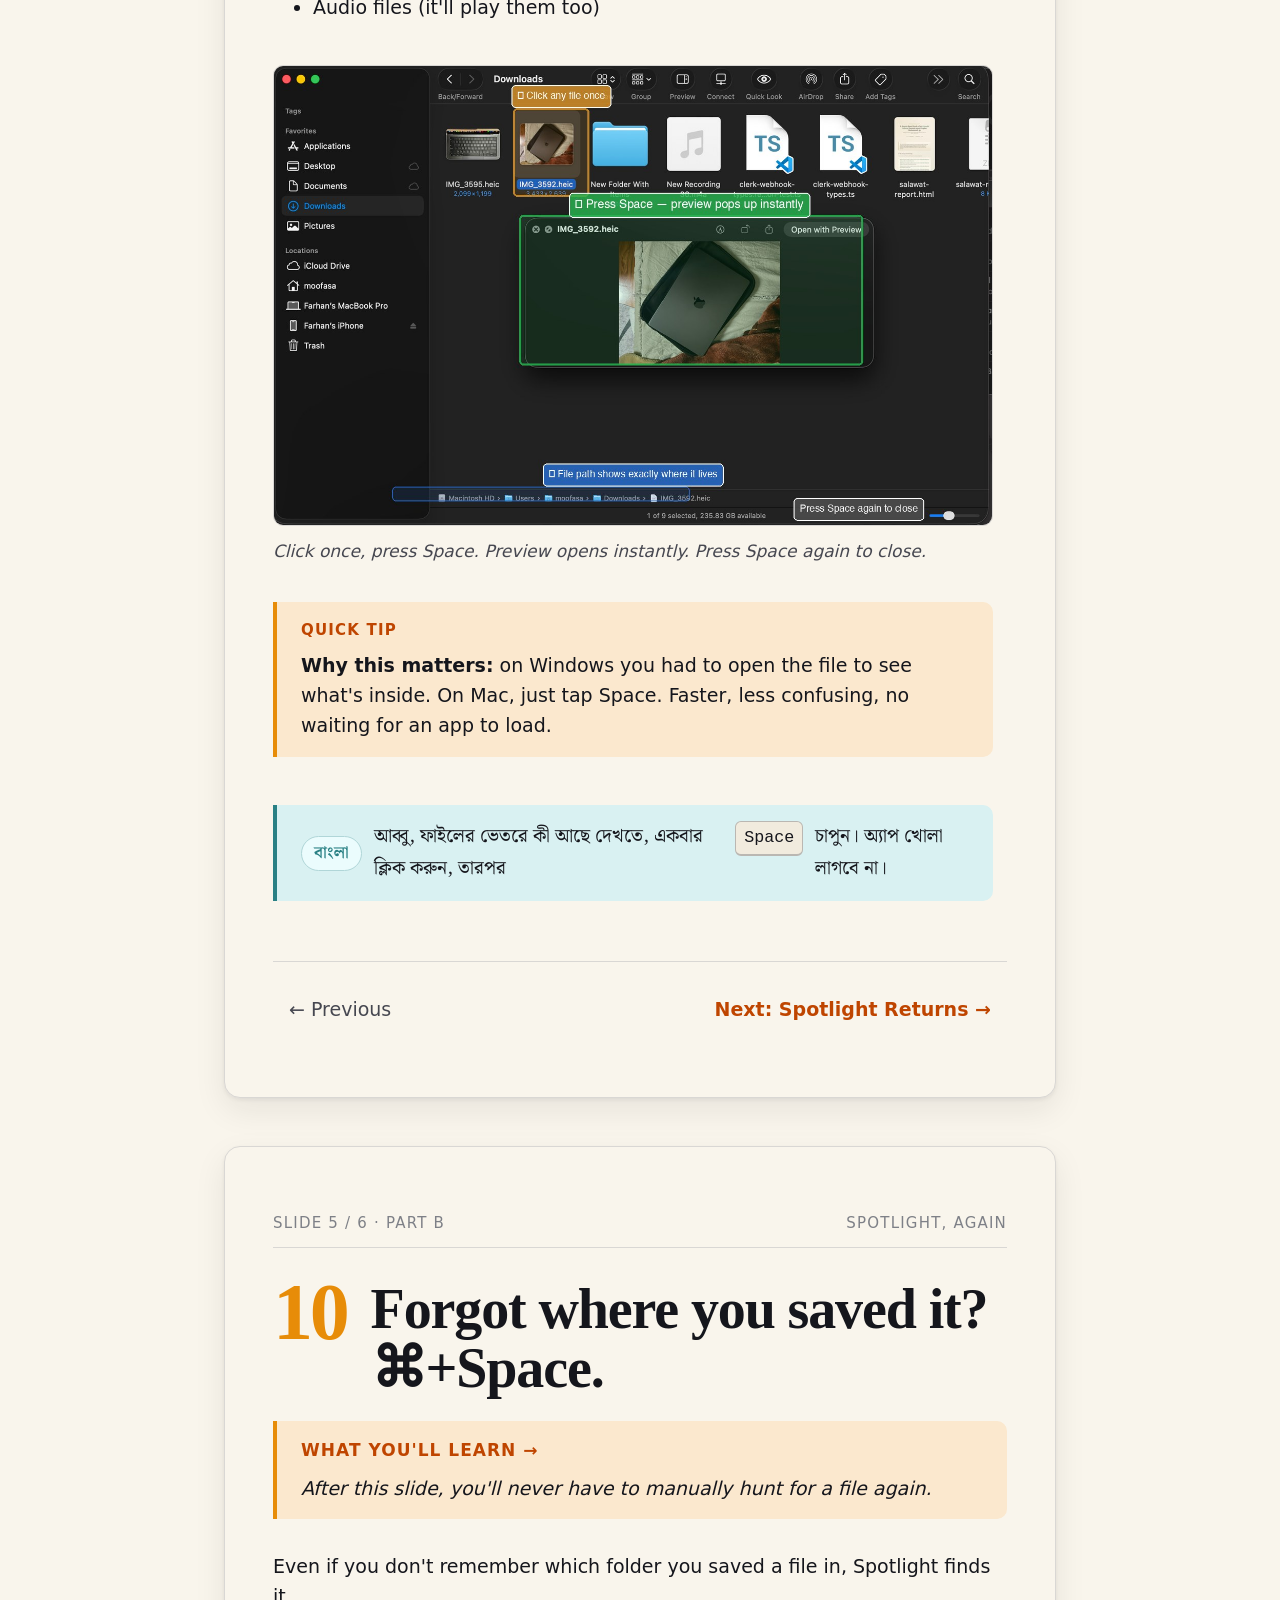
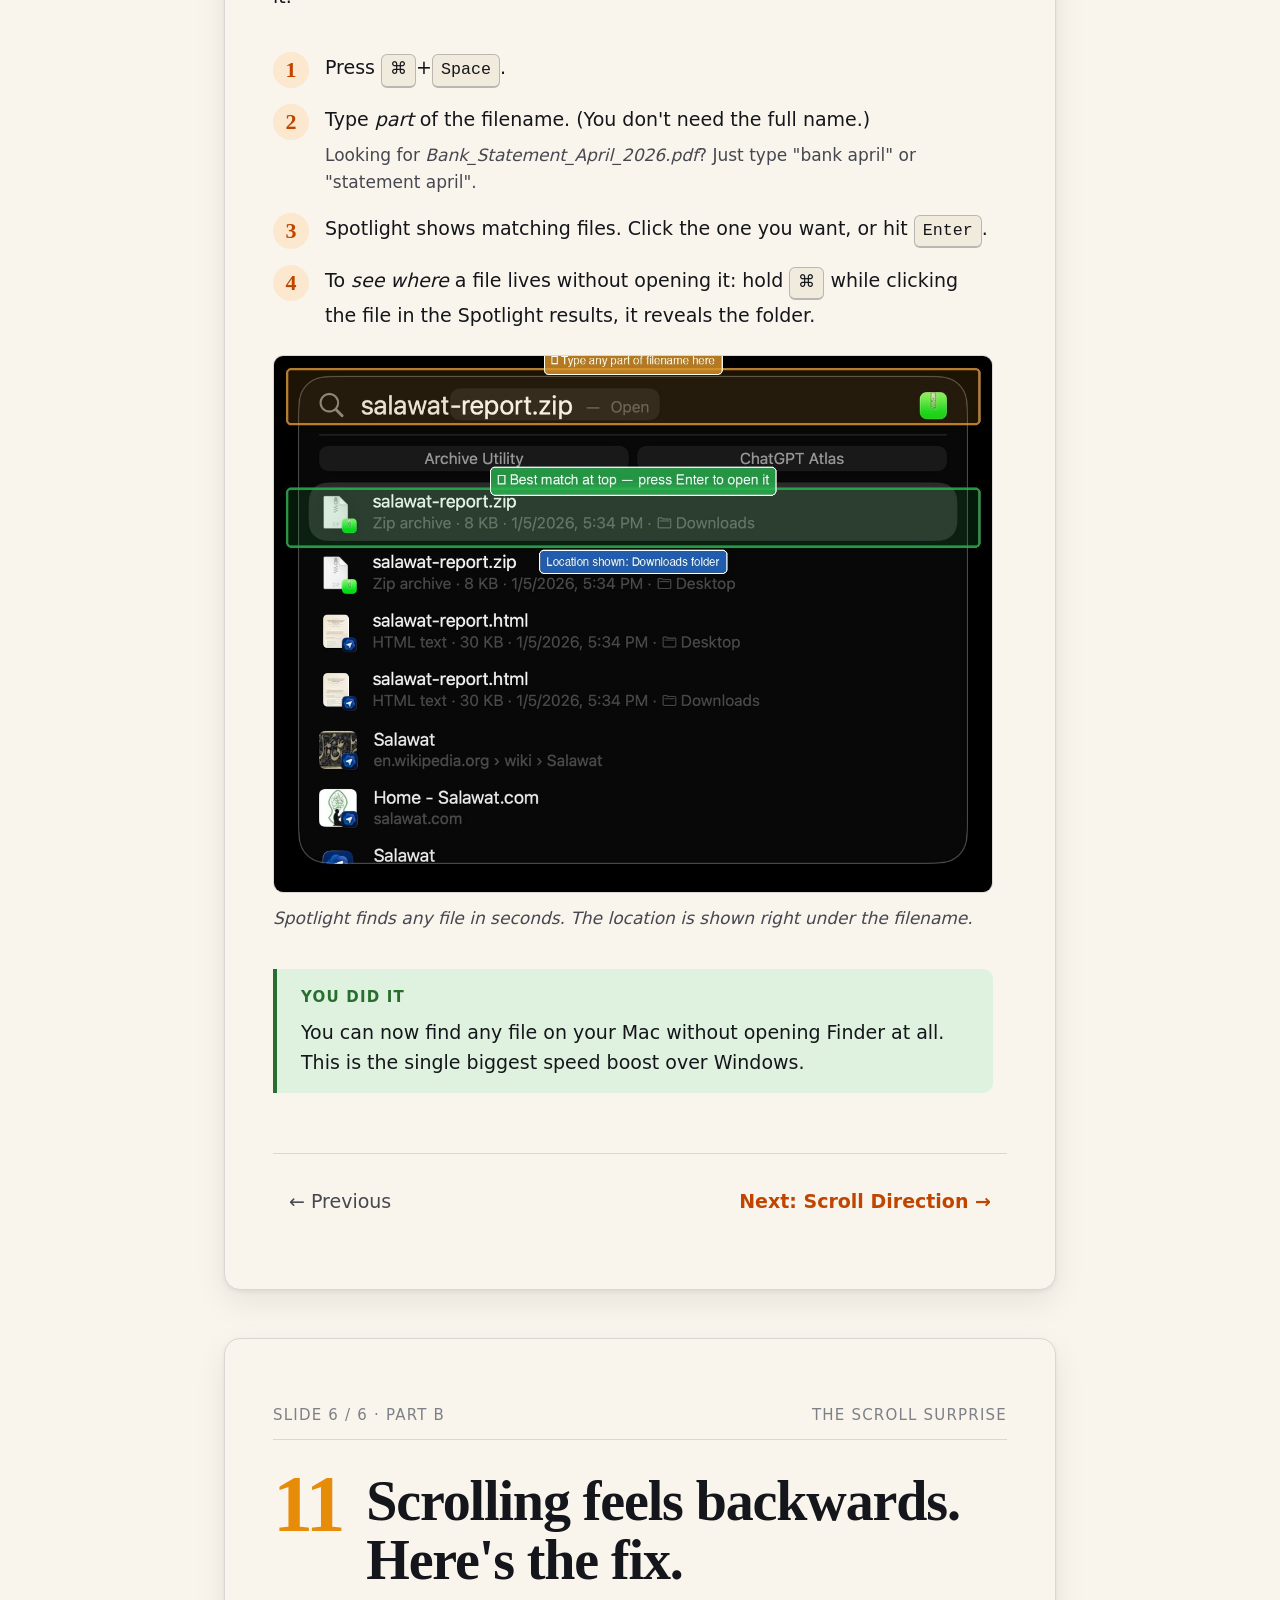
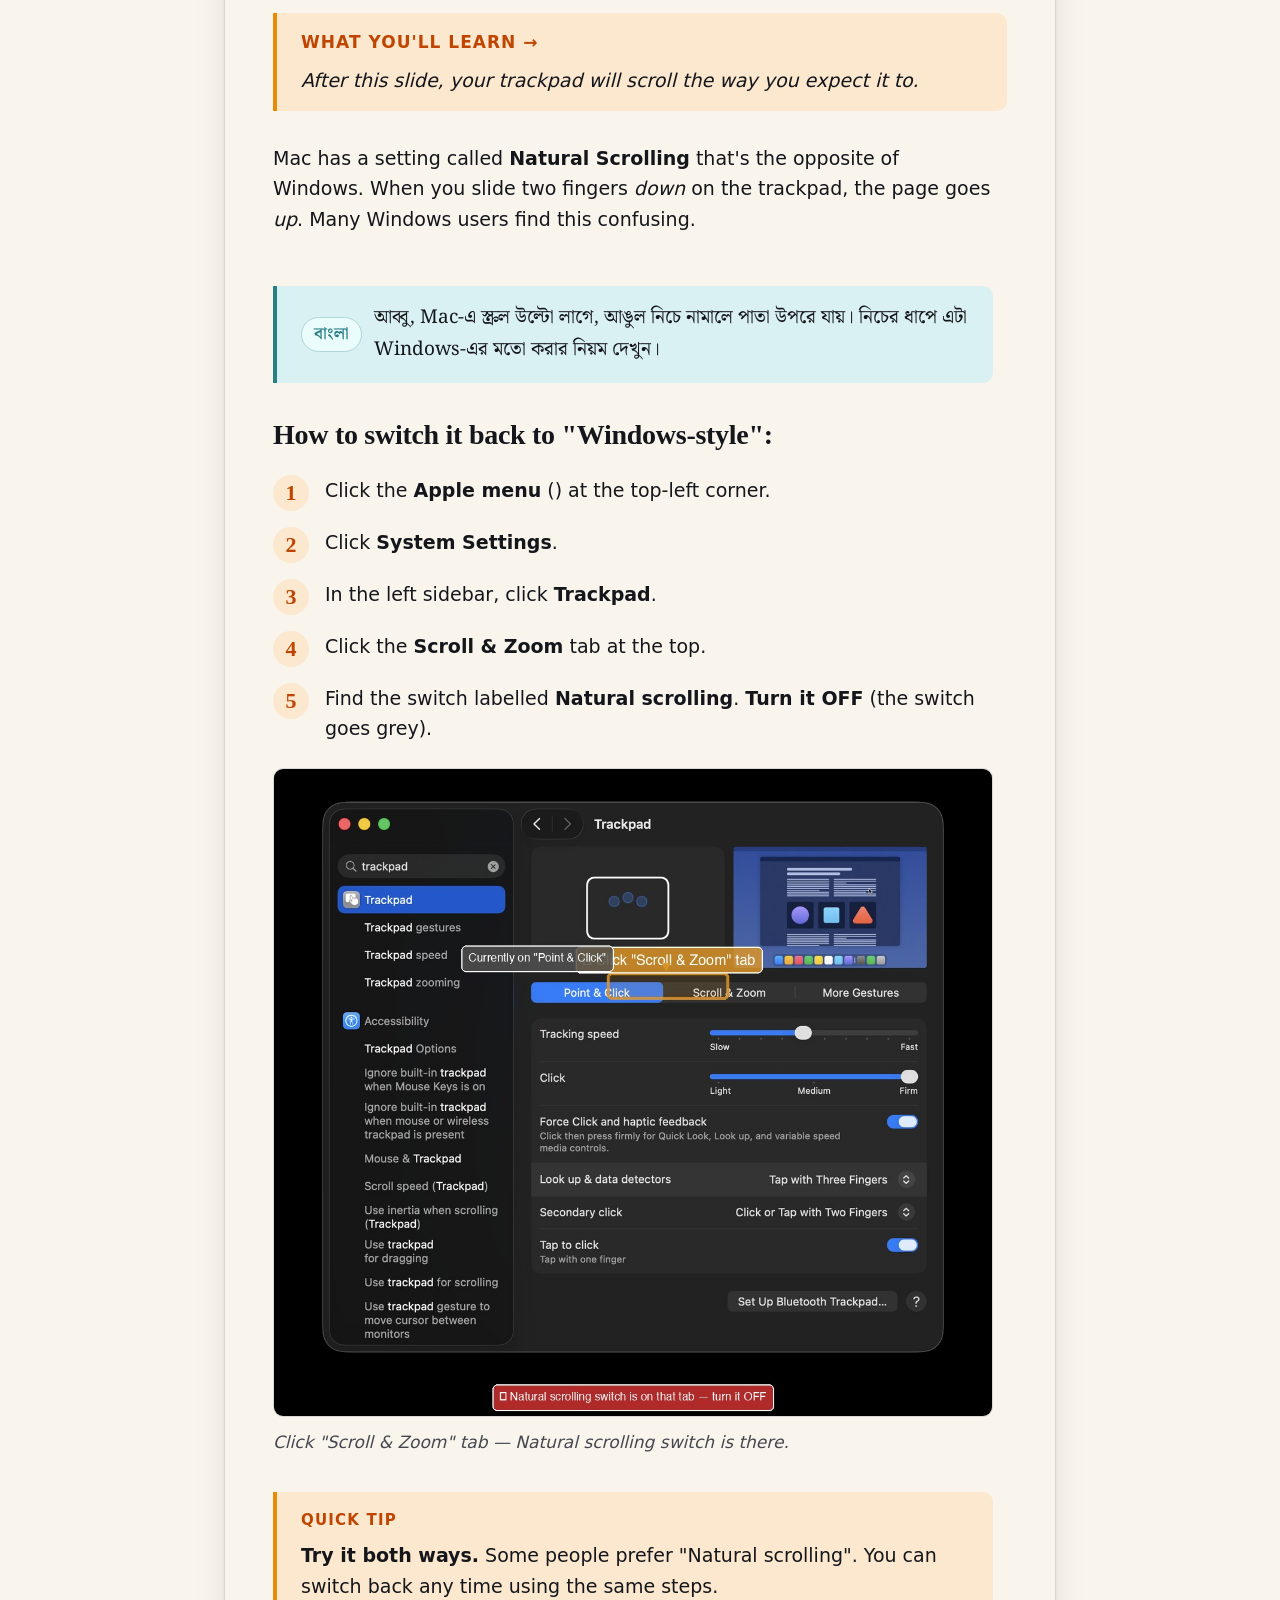
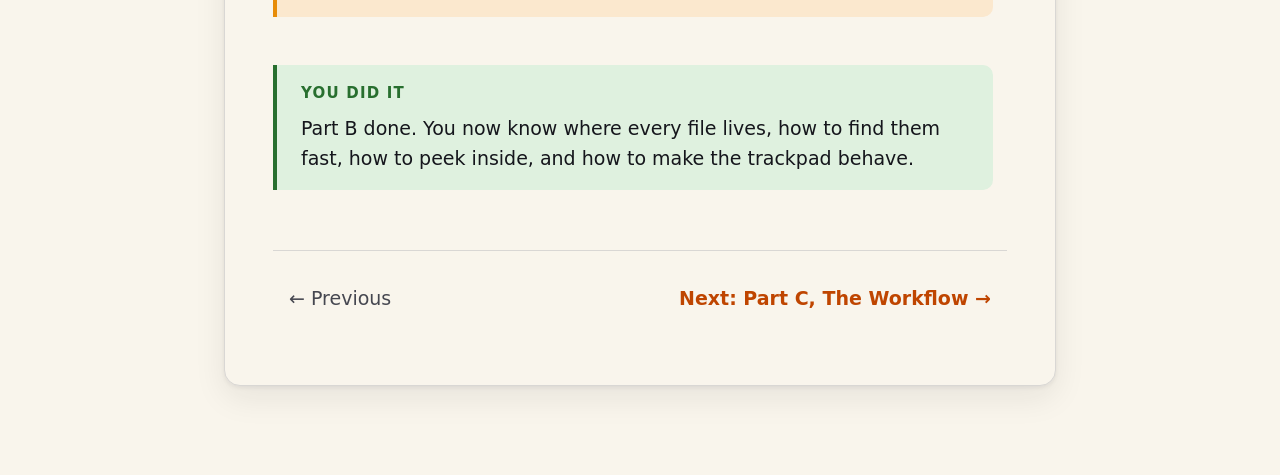
==== commit 03b16ba0: "Farhanfeat(module-1): add Trackpad, WhatsApp, right-click screenshots M1-S11: Trackpad settings with" ====
--- a/module-1/02-filesystem.html
+++ b/module-1/02-filesystem.html
@@ -381,11 +381,9 @@
           </li>
         </ol>
 
-        <figure class="placeholder" data-needed id="M1-S11-IMG1">
-          <span class="placeholder-label">
-            Screenshot of System Settings → Trackpad → Scroll &amp; Zoom tab, with the "Natural scrolling" toggle highlighted/circled.
-          </span>
-          <span class="placeholder-aspect">aspect: 16:10</span>
+        <figure id="M1-S11-IMG1">
+          <img src="assets/M1-S11-IMG1.jpg" alt="System Settings Trackpad with Scroll and Zoom tab highlighted" style="width:100%;border-radius:var(--radius-md);border:1px solid var(--rule);">
+          <figcaption>Click "Scroll &amp; Zoom" tab — Natural scrolling switch is there.</figcaption>
         </figure>
 
         <div class="tip">
